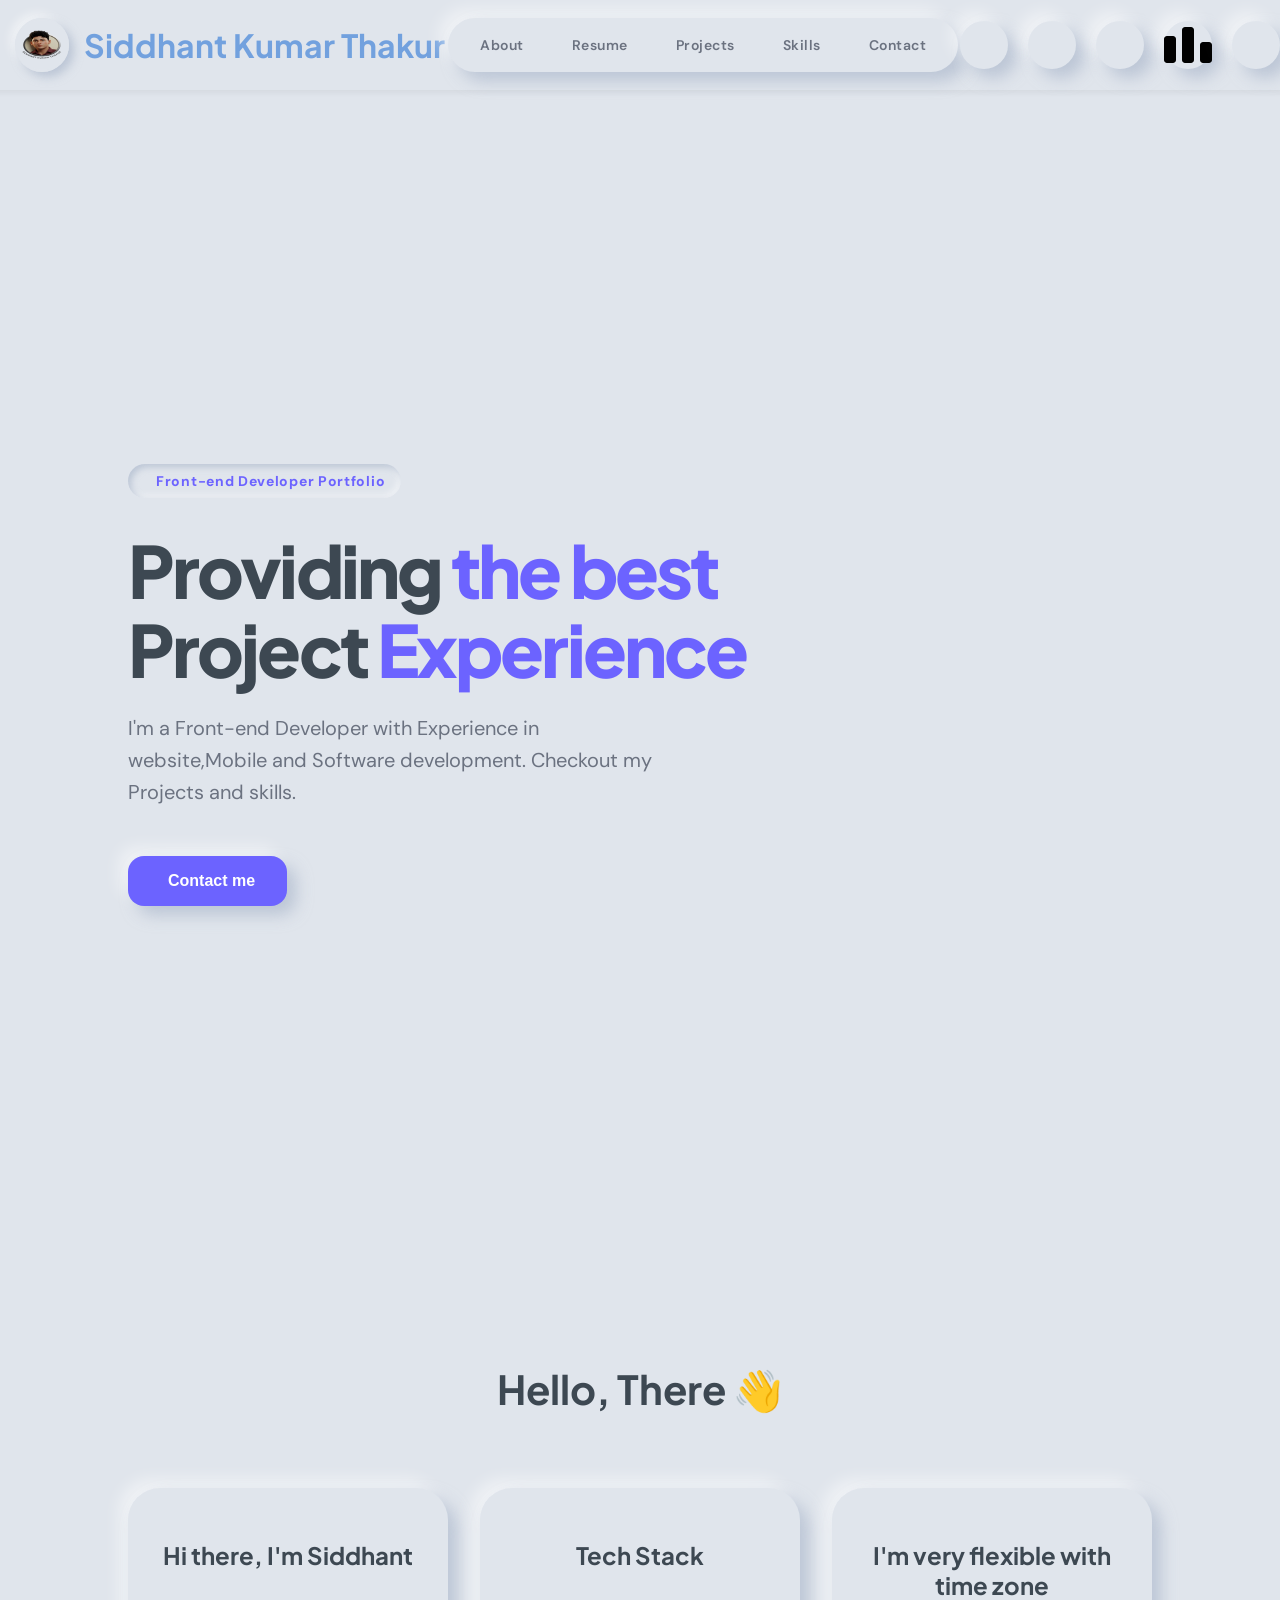
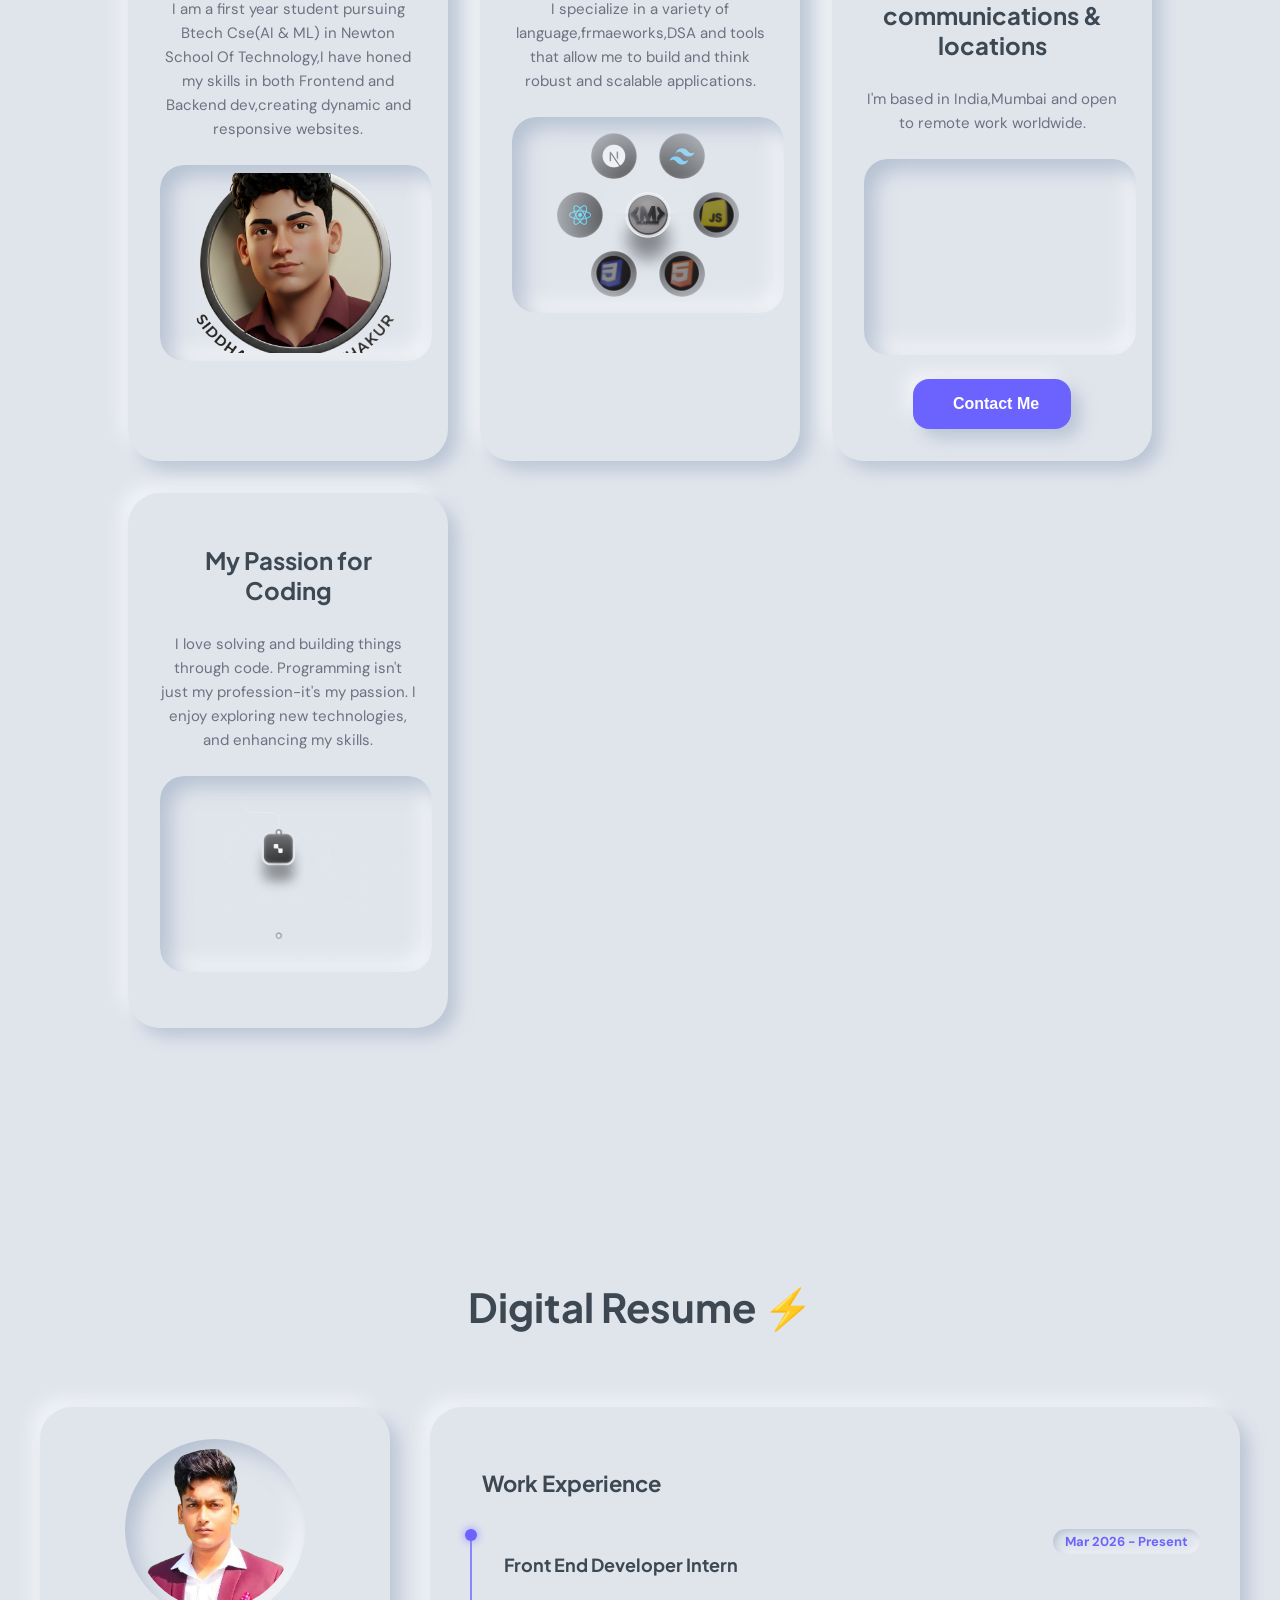
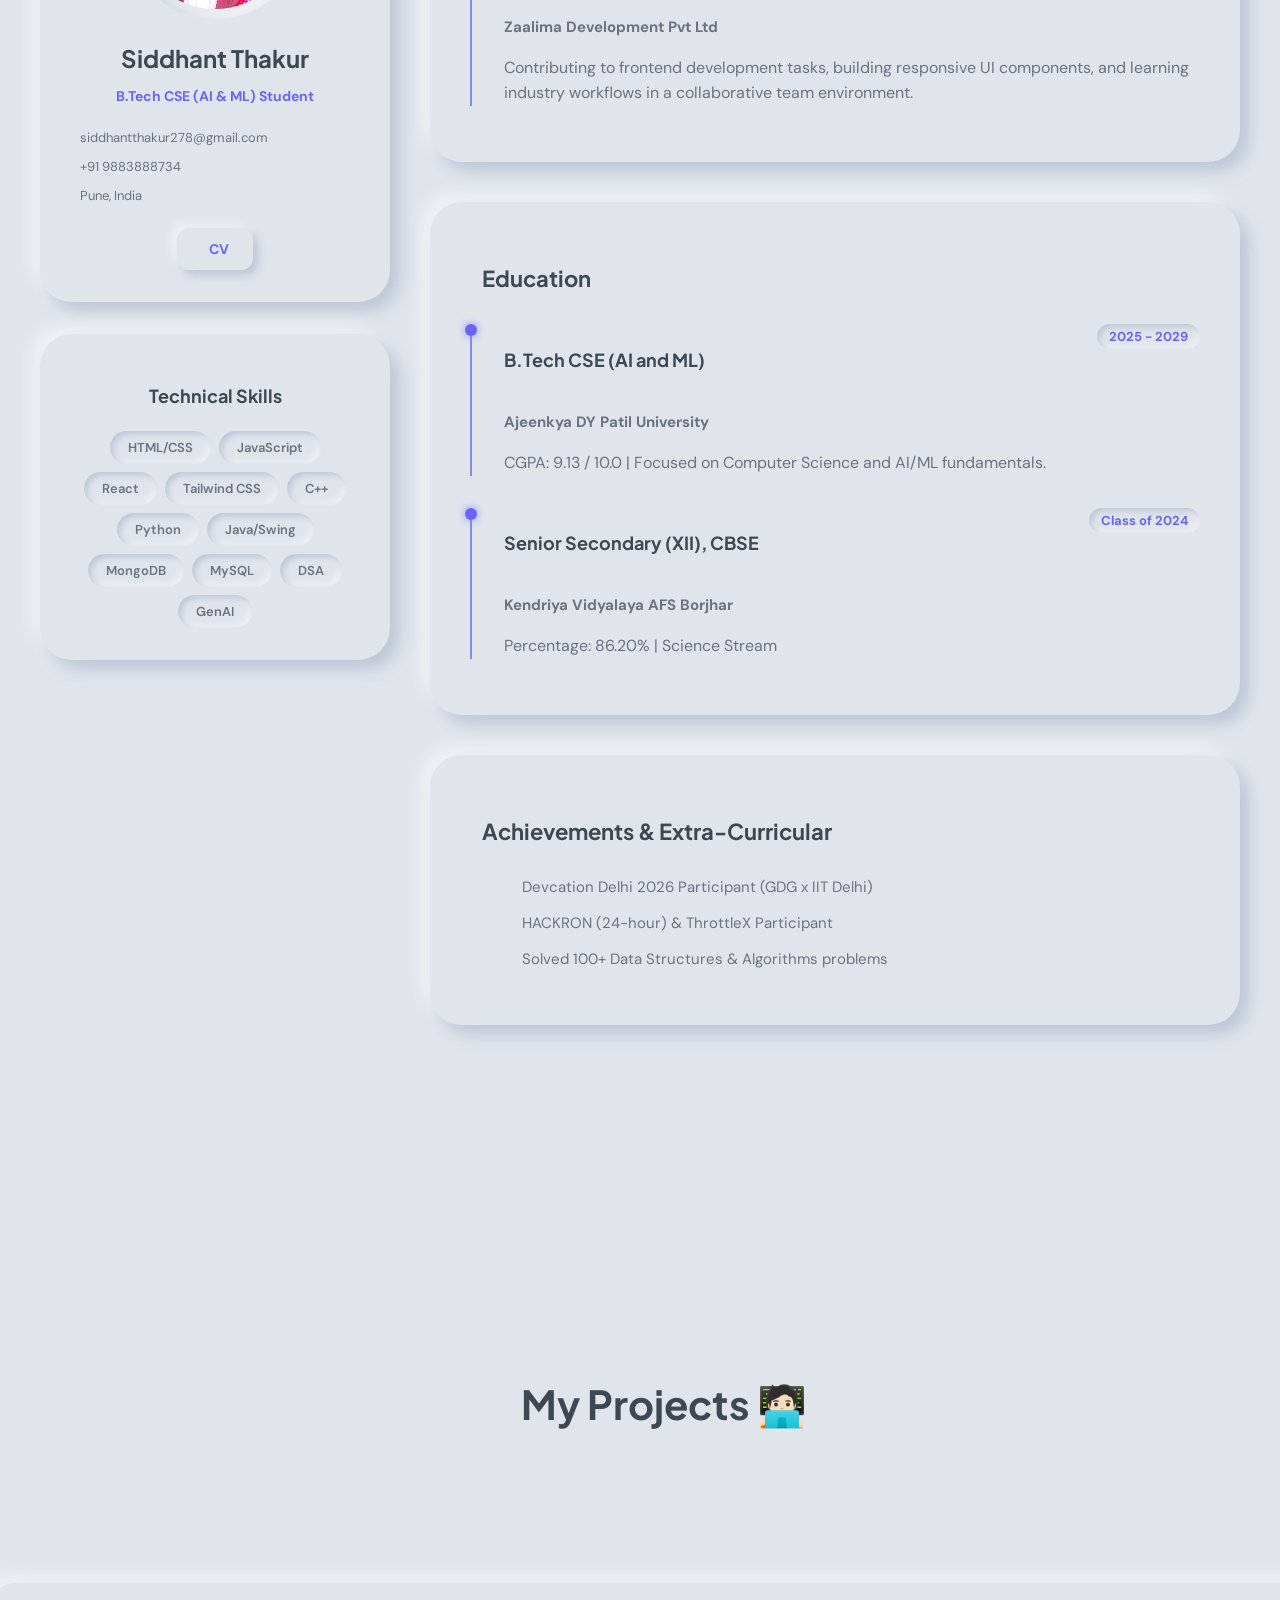
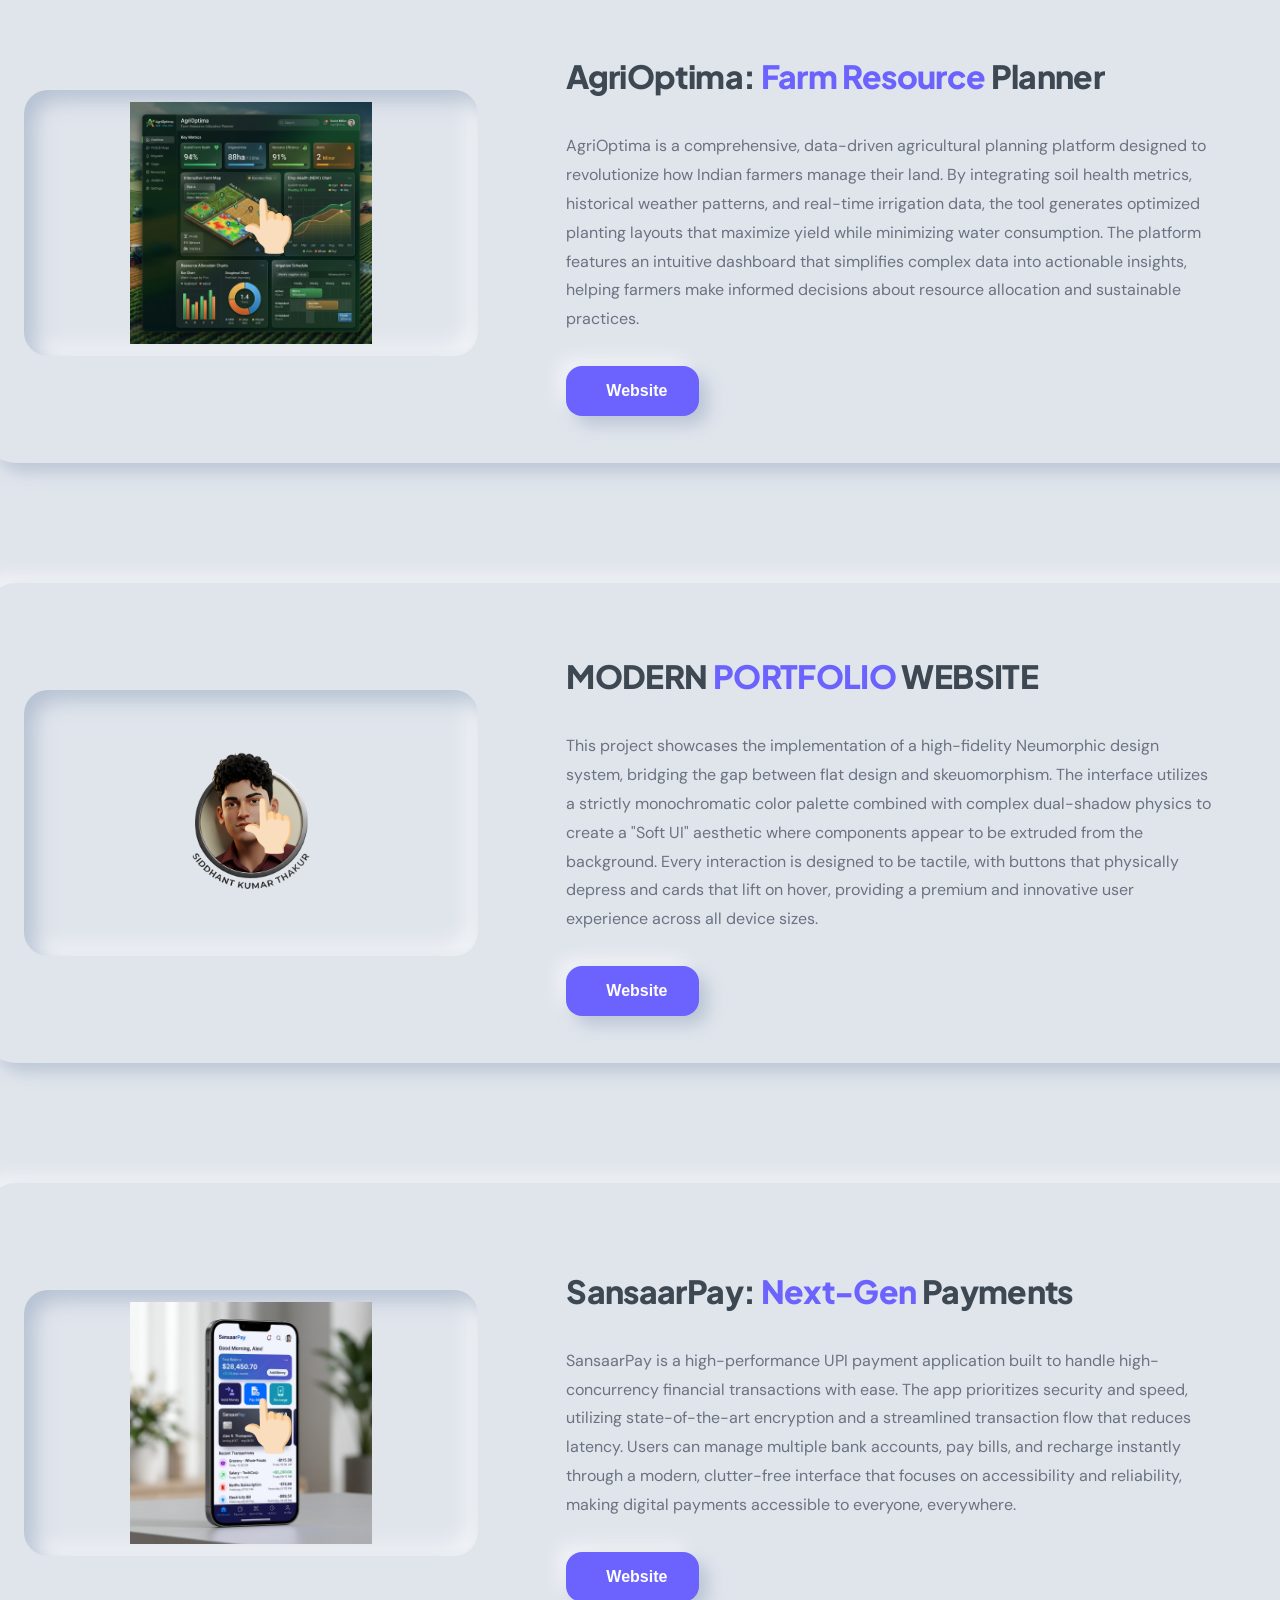
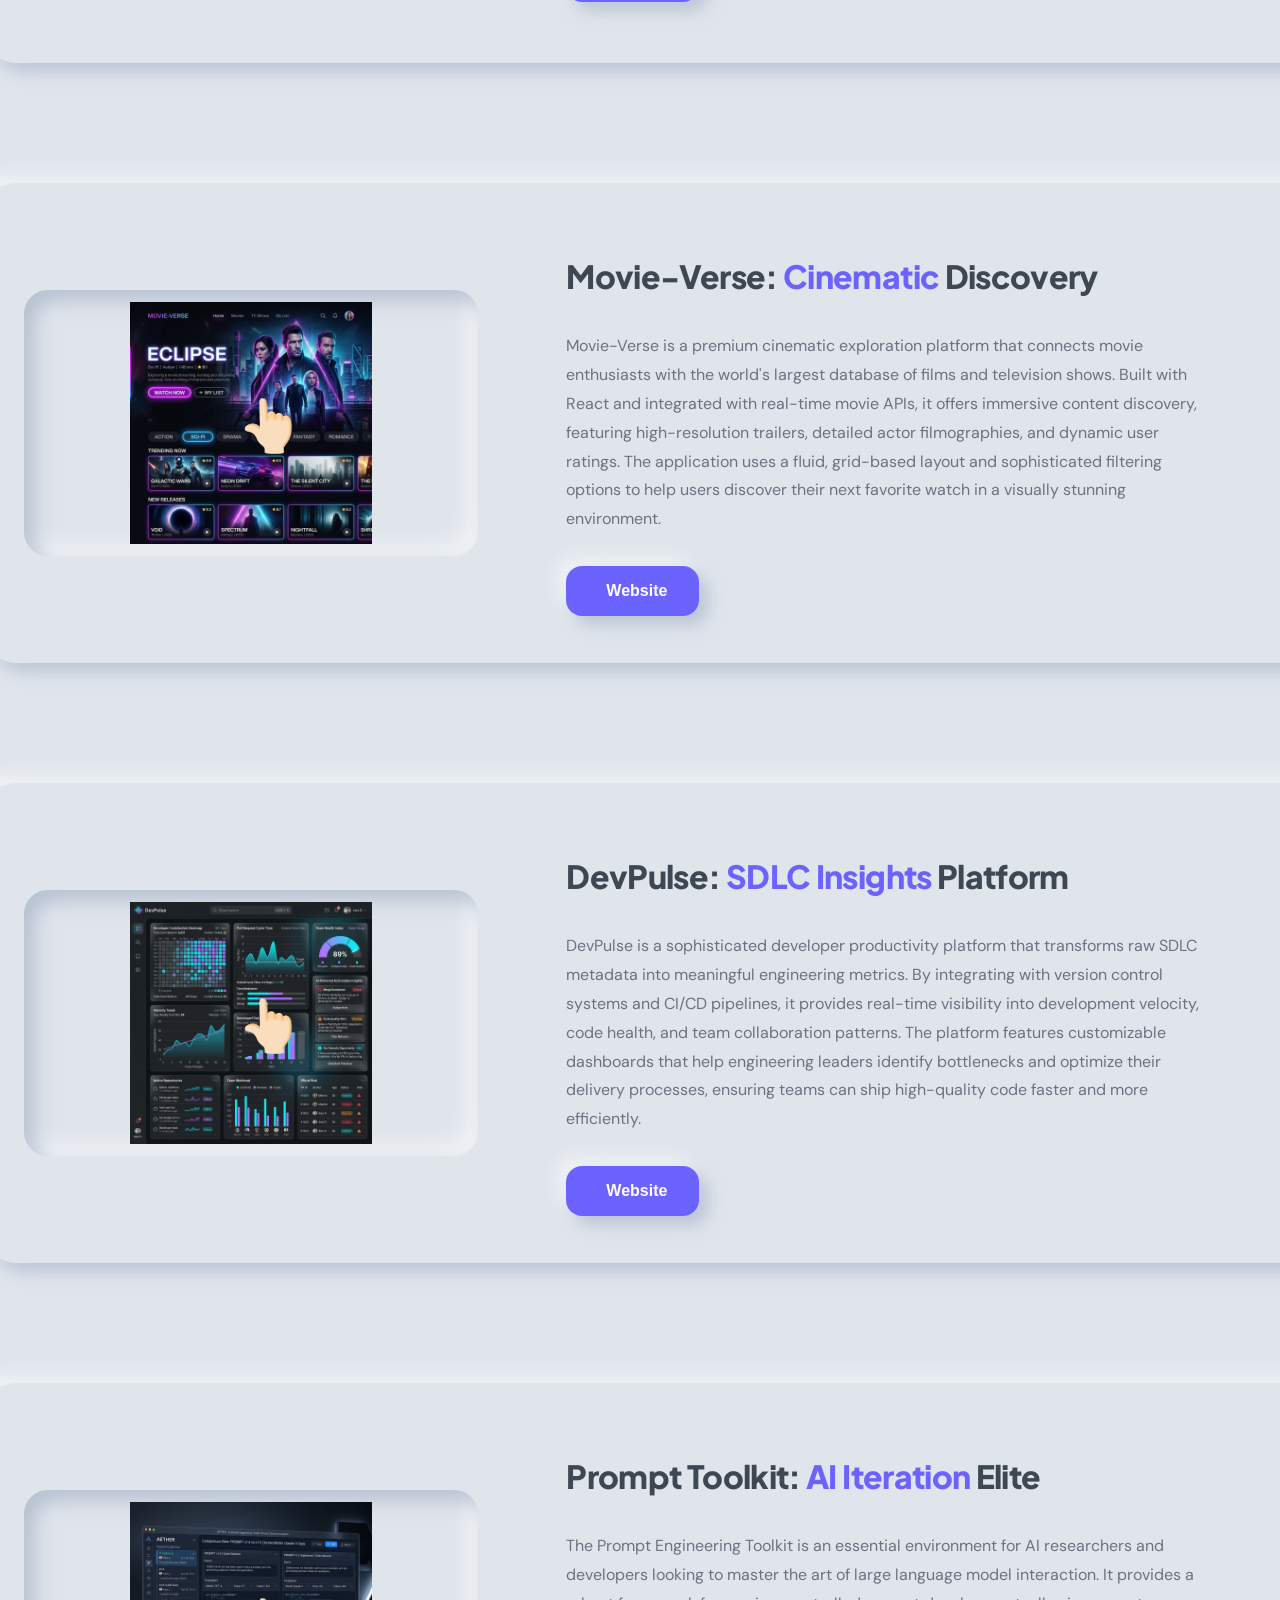
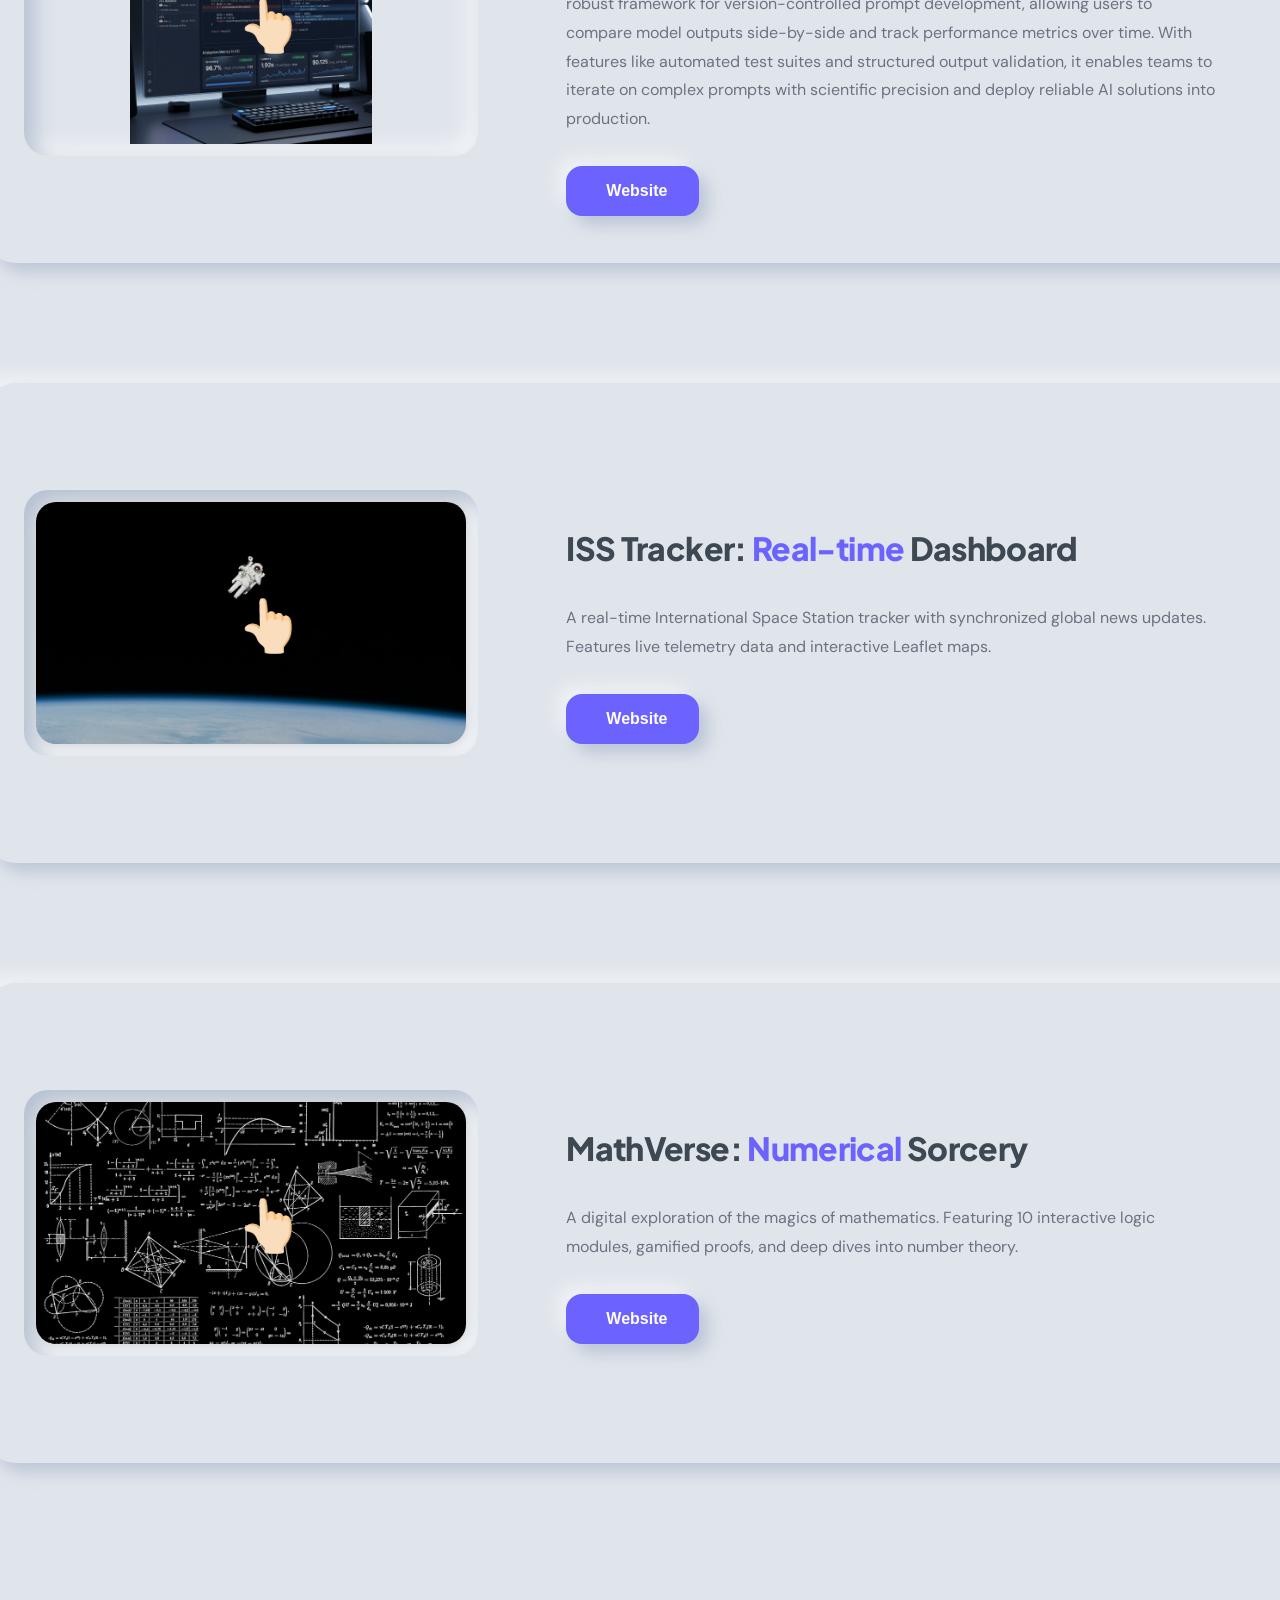
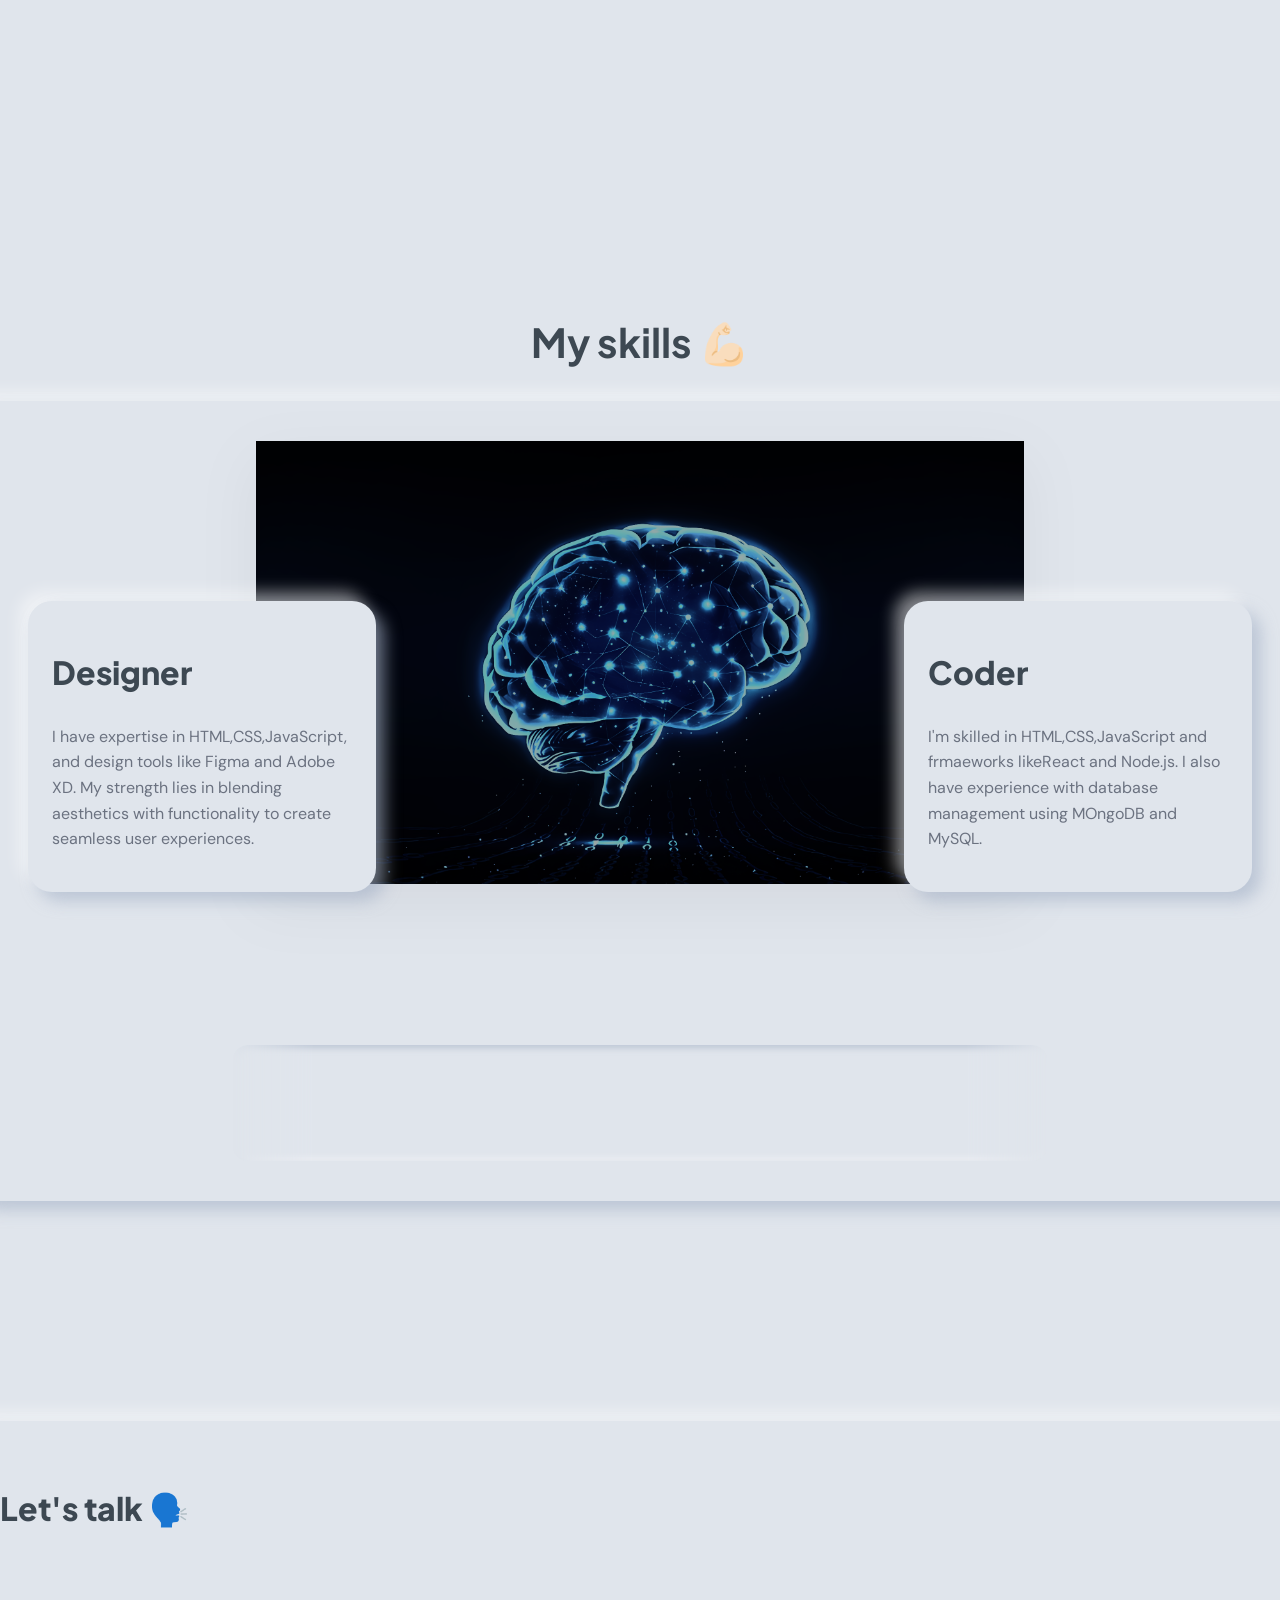
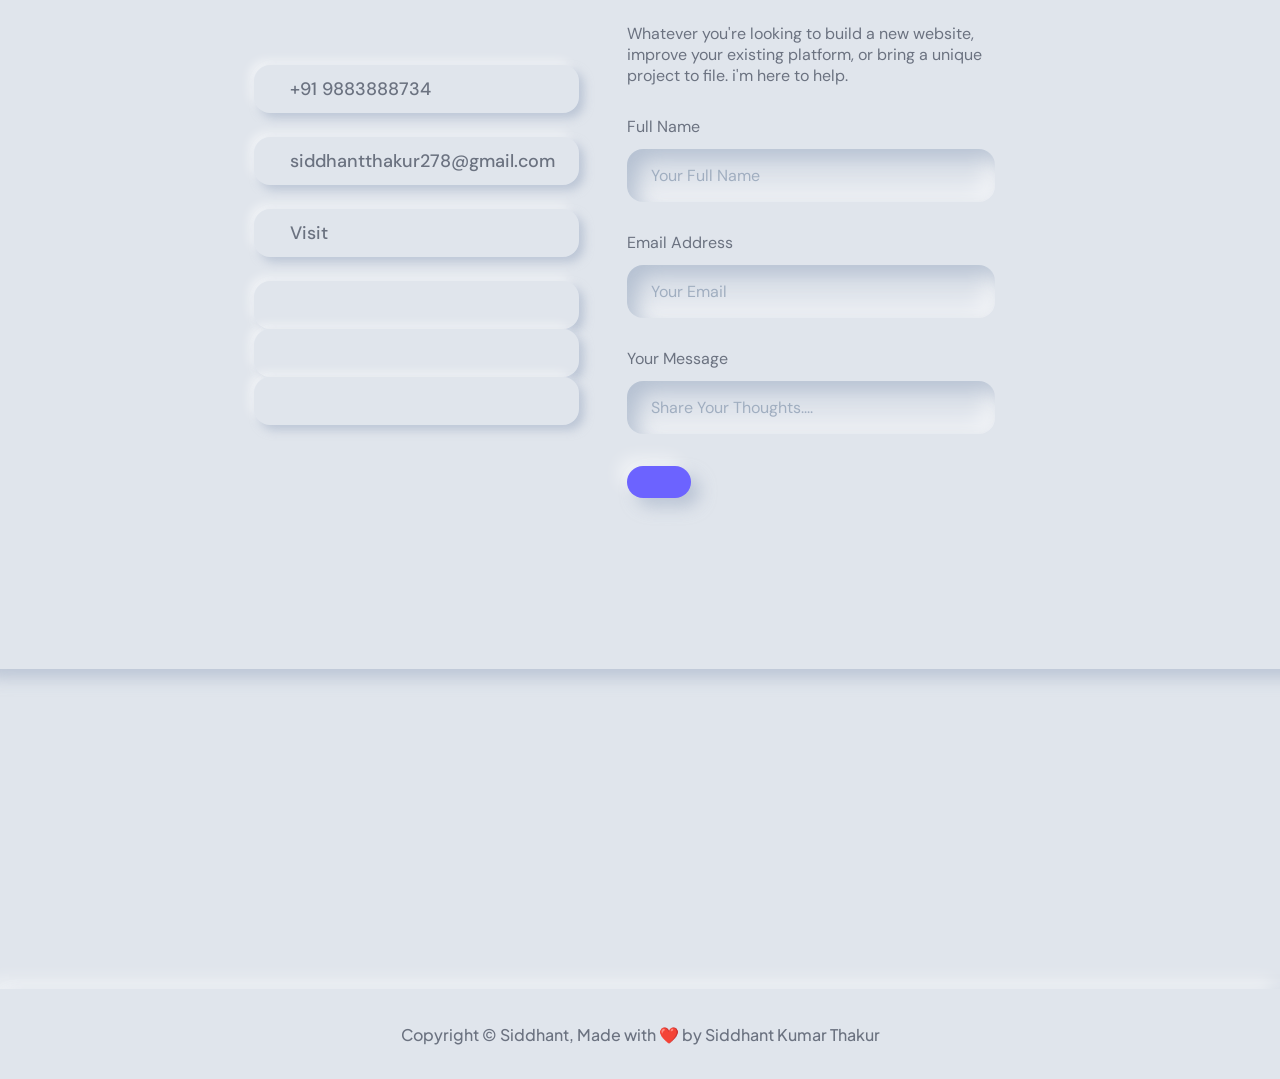
==== index.html @ 69abf6ba "Add Reveal on Scroll and Magnetic Buttons" ====
<!DOCTYPE html>
<html lang="en">
<head>
    <meta charset="UTF-8">
    <meta name="viewport" content="width=device-width, initial-scale=1.0">
    <title>SiddhantThakur</title>
    <link rel="stylesheet" href="styles.css">
    <link href='https://cdn.boxicons.com/3.0.6/fonts/brands/boxicons-brands.min.css' rel='stylesheet'> 
   <link href='https://cdn.boxicons.com/3.0.6/fonts/basic/boxicons.min.css' rel='stylesheet'>
    <link href='https://cdn.boxicons.com/3.0.6/fonts/brands/boxicons-brands.min.css' rel='stylesheet'> 
</head>
<body>
    <div class="scroll-progress"></div>
    <div class="back-to-top" id="backToTop">
        <i class='bx bx-up-arrow-alt'></i>
    </div>
    <div class="container">
        <!-- Background video removed for Neumorphism -->
        <header>
            <div class="left">
                <img src="Gemini_Generated_Image_q2atucq2atucq2at (1) (1).png" alt="siddhant_logo ">
                <h1><span style="color: #72a1de;">Siddhant Kumar Thakur</h1>
            </div>
            <ul class="reveal"> 
                <li><a href="#about" class="magnetic-btn">About</a></li>
                <li><a href="#resume" class="magnetic-btn">Resume</a></li>
                <li><a href="#project" class="magnetic-btn">Projects</a></li>
                <li><a href="#skills" class="magnetic-btn">Skills</a></li>
                <li><a href="#contact" class="magnetic-btn">Contact</a></li>
            </ul>
            <div class="box-icons reveal">
                <a href="https://www.linkedin.com/in/siddhant-kumar-thakur-548ab3311/" class="magnetic-btn"><i class='bxl  bx-linkedin'></i></a>
                <a href="https://github.com/siddhantthakur278-bit" class="magnetic-btn"><i class='bxl  bx-github'></i></a>
                <a href="https://leetcode.com/u/siddhantkthakur/" class="magnetic-btn"><i class='bxl  bx-leetcode'></i></a>
                <a href="https://codeforces.com/profile/siddhantthakur278" class="magnetic-btn"><img src="code-forces.svg" alt="code-forces"></a>
                <!-- <a href="#"><i class='bxl  bx-twitter-x'></i></a> -->
                <!-- <a href="#"><i class='bxl  bx-youtube'></i></a> -->
                <button id="theme-toggle" class="theme-btn">
                    <i class='bx bx-moon'></i>
                </button>
            </div>
            
            <div class="menu-icon"><i class='bxds  bx-menu'></i></div>
        </header>
        <div class="sidebar">
            <div class="close-icon"><i class='bxr  bx-x'></i></div>
            <ul>
                <li><a href="#">Home</a></li>
                <li><a href="#about">About</a></li>
                <li><a href="#resume">Resume</a></li>
                <li><a href="#skills">Skills</a></li>
                <li><a href="#project">Projects</a></li>
                <li><a href="#contact">Contact</a></li>
            </ul>

            <div class="social-icons">
                <a href="https://www.linkedin.com/in/siddhant-kumar-thakur-548ab3311"><i class='bxl  bx-linkedin-square'></i></a>
                <!-- <a href="#"><i class='bxl  bx-instagram'></i> </a> -->
                <!-- <a href="#"><i class='bxl  bx-github'></i></a> -->
                 <a href="https://github.com/siddhantthakur278-bit"><i class='bxl  bx-github'></i></a>
                <a href="https://leetcode.com/u/siddhantkthakur/"><i class='bxl  bx-leetcode'></i></a>
                <a href="https://codeforces.com/profile/siddhantthakur278"><img src="code-forces.svg" alt="code-forces"></a>
            </div>
        </div>
        <!-- Background video removed for Neumorphism -->
        <section class="hero">
            <div class="hero-info autoBlur reveal">
                <div class="hero-info-title">
                 <i class='bxl  bx-sketch'></i> 
                    Front-end Developer Portfolio 
                </div>
                <h1>Providing <span class="gradient">the best</span> Project <span class="gradient">Experience</span></h1>
                 <p>I'm a Front-end Developer with Experience in website,Mobile and Software development.
                    Checkout my Projects and skills.
                 </p>
                 <button class="magnetic-btn">
                    <i class='bxd  bx-send-alt'></i> 
                    Contact me
                 </button>
            </div>
            <div class="hero-vid-box">
                <video class="autoBlur" autoplay loop muted plays-inline src="hero-video.mp4" type="video/mp4"></video>
            </div>

            <div class="scroll-down">
            </div>
             
        </section>
        <section class="info-section autoBlur" id="about">
            <h1 class="section-title autoDisplay">Hello, There 👋</h1>
            <div class="info-cards">
                <div class="card reveal delay-100">
                    <h1>Hi there, I'm Siddhant</h1>
                    <p>I am a first year student pursuing Btech Cse(AI & ML) in Newton School Of Technology,I have honed my skills in both Frontend and Backend dev,creating dynamic and responsive websites. </p>
                <img src="Gemini_Generated_Image_q2atucq2atucq2at (1) (1).png" alt="Profile Image">
                </div>
                <div class="card reveal delay-200">
                    <h1>Tech Stack</h1>
                    <p>I specialize in a variety of language,frmaeworks,DSA and tools that allow me to build and think robust and scalable applications.</p>
                <img src="grid2.png" alt="">
                </div>
                <div class="card reveal delay-100">
                    <h1>I'm very flexible with time zone communications & locations</h1>
                    <p>I'm based in India,Mumbai and open to remote work worldwide. </p>
                <video autoplay loop muted plays-inline src="glob.mp4" type="video/mp4"></video>
                <button class="magnetic-btn"><i class='bx bx-send' ></i> Contact Me</button>
                </div>
                <div class="card reveal delay-200">
                    <h1>My Passion for Coding</h1>
                    <p>I love solving and building things through code.
                        Programming isn't just my profession-it's my passion.
                        I enjoy exploring new technologies, and enhancing my skills. 
                    </p>
                <img src="grid4.png" alt="">
                </div>

            </div>
        </section>

        <section class="resume-section" id="resume">
            <h1 class="section-title">Digital Resume ⚡</h1>
            
            <div class="resume-container">
                <!-- Resume Sidebar -->
                <div class="resume-sidebar reveal">
                    <div class="resume-profile-card">
                        <div class="profile-well">
                            <img src="myimg.png" alt="Siddhant Thakur">
                        </div>
                        <h2>Siddhant Thakur</h2>
                        <p>B.Tech CSE (AI & ML) Student</p>
                        <div class="resume-contact-list">
                            <span><i class='bx bxs-envelope'></i> siddhantthakur278@gmail.com</span>
                            <span><i class='bx bxs-phone'></i> +91 9883888734</span>
                            <span><i class='bx bxs-map'></i> Pune, India</span>
                        </div>
                        <a href="#" class="btn-neumorphic-sm magnetic-btn"><i class='bx bxs-download'></i> CV</a>
                    </div>

                    <div class="resume-skills-card">
                        <h3>Technical Skills</h3>
                        <div class="skills-tags">
                            <span class="skill-tag">HTML/CSS</span>
                            <span class="skill-tag">JavaScript</span>
                            <span class="skill-tag">React</span>
                            <span class="skill-tag">Tailwind CSS</span>
                            <span class="skill-tag">C++</span>
                            <span class="skill-tag">Python</span>
                            <span class="skill-tag">Java/Swing</span>
                            <span class="skill-tag">MongoDB</span>
                            <span class="skill-tag">MySQL</span>
                            <span class="skill-tag">DSA</span>
                            <span class="skill-tag">GenAI</span>
                        </div>
                    </div>
                </div>

                <!-- Resume Main Content -->
                <div class="resume-main reveal delay-200">
                    <div class="resume-block">
                        <h3 class="block-title"><i class='bx bxs-briefcase'></i> Work Experience</h3>
                        <div class="timeline-item">
                            <div class="timeline-dot"></div>
                            <div class="timeline-content">
                                <div class="timeline-header">
                                    <h4>Front End Developer Intern</h4>
                                    <span class="timeline-date">Mar 2026 - Present</span>
                                </div>
                                <p class="company">Zaalima Development Pvt Ltd</p>
                                <p>Contributing to frontend development tasks, building responsive UI components, and learning industry workflows in a collaborative team environment.</p>
                            </div>
                        </div>
                    </div>

                    <div class="resume-block">
                        <h3 class="block-title"><i class='bx bxs-graduation'></i> Education</h3>
                        <div class="timeline-item">
                            <div class="timeline-dot"></div>
                            <div class="timeline-content">
                                <div class="timeline-header">
                                    <h4>B.Tech CSE (AI and ML)</h4>
                                    <span class="timeline-date">2025 - 2029</span>
                                </div>
                                <p class="company">Ajeenkya DY Patil University</p>
                                <p>CGPA: 9.13 / 10.0 | Focused on Computer Science and AI/ML fundamentals.</p>
                            </div>
                        </div>
                        <div class="timeline-item">
                            <div class="timeline-dot"></div>
                            <div class="timeline-content">
                                <div class="timeline-header">
                                    <h4>Senior Secondary (XII), CBSE</h4>
                                    <span class="timeline-date">Class of 2024</span>
                                </div>
                                <p class="company">Kendriya Vidyalaya AFS Borjhar</p>
                                <p>Percentage: 86.20% | Science Stream</p>
                            </div>
                        </div>
                    </div>

                    <div class="resume-block">
                        <h3 class="block-title"><i class='bx bxs-award'></i> Achievements & Extra-Curricular</h3>
                        <ul class="achievement-list">
                            <li><i class='bx bxs-check-circle'></i> Devcation Delhi 2026 Participant (GDG x IIT Delhi)</li>
                            <li><i class='bx bxs-check-circle'></i> HACKRON (24-hour) & ThrottleX Participant</li>
                            <li><i class='bx bxs-check-circle'></i> Solved 100+ Data Structures & Algorithms problems</li>
                        </ul>
                    </div>
                </div>
            </div>
        </section>
        <section class="my-projects" id="project">
            <h1 class="section-title autoDisplay">My Projects 🧑🏻‍💻</h1>
            <div class="project-card reveal">
                <div class="project-vidbox autoBlur">
                    <div class="hover-sign"></div>
                    <img src="agrioptima.png" alt="AgriOptima Dashboard">
                </div>
                <div class="project-info">
                    <h1>AgriOptima: <span class="gradient">Farm Resource</span> Planner</h1>
                    <p>AgriOptima is a comprehensive, data-driven agricultural planning platform designed to revolutionize how Indian farmers manage their land. By integrating soil health metrics, historical weather patterns, and real-time irrigation data, the tool generates optimized planting layouts that maximize yield while minimizing water consumption. The platform features an intuitive dashboard that simplifies complex data into actionable insights, helping farmers make informed decisions about resource allocation and sustainable practices.</p>
                    <a href="https://farm-resource.vercel.app/" target="_blank"><button class="magnetic-btn"><i class='bxr  bx-link'></i>Website</button></a>
                </div>
            </div>

            <div class="project-card reveal">
                <div class="project-vidbox">
                    <div class="hover-sign"></div>
                    <img src="Gemini_Generated_Image_q2atucq2atucq2at (1) (1).png" alt="Modern Portfolio Website Screenshot">
                </div>
                <div class="project-info">
                    <h1>MODERN <span class="gradient">PORTFOLIO</span> WEBSITE</h1>
                    <p>This project showcases the implementation of a high-fidelity Neumorphic design system, bridging the gap between flat design and skeuomorphism. The interface utilizes a strictly monochromatic color palette combined with complex dual-shadow physics to create a "Soft UI" aesthetic where components appear to be extruded from the background. Every interaction is designed to be tactile, with buttons that physically depress and cards that lift on hover, providing a premium and innovative user experience across all device sizes.</p>
                    <a href="#"><button class="magnetic-btn"><i class='bxr  bx-link'></i>Website</button></a>
                </div>
            </div>

            <div class="project-card reveal">
                <div class="project-vidbox">
                    <div class="hover-sign"></div>
                    <img src="sansaarpay.png" alt="SansaarPay App">
                </div>  
                <div class="project-info">
                    <h1>SansaarPay: <span class="gradient">Next-Gen</span> Payments</h1>
                    <p>SansaarPay is a high-performance UPI payment application built to handle high-concurrency financial transactions with ease. The app prioritizes security and speed, utilizing state-of-the-art encryption and a streamlined transaction flow that reduces latency. Users can manage multiple bank accounts, pay bills, and recharge instantly through a modern, clutter-free interface that focuses on accessibility and reliability, making digital payments accessible to everyone, everywhere.</p>
                    <a href="https://sansaar-pay.vercel.app/" target="_blank"><button class="magnetic-btn"><i class='bxr  bx-link'></i>Website</button></a>
                </div>
            </div>

            <div class="project-card reveal">
                <div class="project-vidbox">
                    <div class="hover-sign"></div>
                    <img src="movieverse.png" alt="Movie-Verse App">
                </div>  
                <div class="project-info">
                    <h1>Movie-Verse: <span class="gradient">Cinematic</span> Discovery</h1>
                    <p>Movie-Verse is a premium cinematic exploration platform that connects movie enthusiasts with the world's largest database of films and television shows. Built with React and integrated with real-time movie APIs, it offers immersive content discovery, featuring high-resolution trailers, detailed actor filmographies, and dynamic user ratings. The application uses a fluid, grid-based layout and sophisticated filtering options to help users discover their next favorite watch in a visually stunning environment.</p>
                    <a href="https://movie-verse-mu-blue.vercel.app/" target="_blank"><button class="magnetic-btn"><i class='bxr  bx-link'></i>Website</button></a>
                </div>
            </div>

            <div class="project-card reveal">
                <div class="project-vidbox">
                    <div class="hover-sign"></div>
                    <img src="devpulse.png" alt="DevPulse Dashboard">
                </div>  
                <div class="project-info">
                    <h1>DevPulse: <span class="gradient">SDLC Insights</span> Platform</h1>
                    <p>DevPulse is a sophisticated developer productivity platform that transforms raw SDLC metadata into meaningful engineering metrics. By integrating with version control systems and CI/CD pipelines, it provides real-time visibility into development velocity, code health, and team collaboration patterns. The platform features customizable dashboards that help engineering leaders identify bottlenecks and optimize their delivery processes, ensuring teams can ship high-quality code faster and more efficiently.</p>
                    <a href="https://developer-productivity-mvp-virid.vercel.app/" target="_blank"><button class="magnetic-btn"><i class='bxr  bx-link'></i>Website</button></a>
                </div>
            </div>

            <div class="project-card reveal">
                <div class="project-vidbox">
                    <div class="hover-sign"></div>
                    <img src="prompttoolkit.png" alt="Prompt Engineering Toolkit">
                </div>  
                <div class="project-info">
                    <h1>Prompt Toolkit: <span class="gradient">AI Iteration</span> Elite</h1>
                    <p>The Prompt Engineering Toolkit is an essential environment for AI researchers and developers looking to master the art of large language model interaction. It provides a robust framework for version-controlled prompt development, allowing users to compare model outputs side-by-side and track performance metrics over time. With features like automated test suites and structured output validation, it enables teams to iterate on complex prompts with scientific precision and deploy reliable AI solutions into production.</p>
                    <a href="https://prompt-toolkit-flax.vercel.app/" target="_blank"><button class="magnetic-btn"><i class='bxr  bx-link'></i>Website</button></a>
                </div>
            </div>

            <div class="project-card reveal">
                <div class="project-vidbox autoBlur">
                    <div class="hover-sign"></div>
                    <img src="10.png" alt="ISS Tracker" style="width: 100%; border-radius: 20px; box-shadow:0 0 10px lightgray; object-fit: cover; aspect-ratio: 16/9;">
                </div>  
                <div class="project-info fadeInRight">
                    <h1>ISS Tracker: <span class="gradient">Real-time</span> Dashboard</h1>
                    <p>A real-time International Space Station tracker with synchronized global news updates. Features live telemetry data and interactive Leaflet maps.</p>
                    <a href="https://real-time-iss-news-dashboard-three.vercel.app/" target="_blank"><button class="magnetic-btn"><i class='bxr  bx-link'></i>Website</button></a>
                </div>
            </div>

            <div class="project-card reveal">
                <div class="project-vidbox autoBlur">
                    <div class="hover-sign"></div>
                    <img src="12.png" alt="MathVerse" style="width: 100%; border-radius: 20px; box-shadow:0 0 10px lightgray; object-fit: cover; aspect-ratio: 16/9;">
                </div>  
                <div class="project-info fadeInRight">
                    <h1>MathVerse: <span class="gradient">Numerical</span> Sorcery</h1>
                    <p>A digital exploration of the magics of mathematics. Featuring 10 interactive logic modules, gamified proofs, and deep dives into number theory.</p>
                    <a href="https://magics-of-maths.vercel.app/" target="_blank"><button class="magnetic-btn"><i class='bxr  bx-link'></i>Website</button></a>
                </div>
            </div>
        </section>
        <section class="skills-section" id="skills">
            <h1 class="section-title autoDisplay">
                My skills 💪🏻
            </h1>
            <div class="skills-box">
                <img class="skills-image" src="digital brain (2).png" alt="skills-img">
                <div class="designer autoDisplay">
                    <h1 class="gradient">Designer<i class='bxr  bx-desktop'></i></h1>
                    <p>I have expertise in HTML,CSS,JavaScript, and design tools like Figma and Adobe XD. My strength lies in blending aesthetics with functionality to create seamless user experiences.</p>

                </div>

                <div class="coder autoDisplay">
                    <h1 class="gradient">Coder <i class='bxr  bx-code'></i></h1>
                    <p>I'm skilled in HTML,CSS,JavaScript and frmaeworks likeReact and  Node.js. I also have experience with database management using MOngoDB and MySQL.</p>
                </div>
                <div class="slider" reverse="true" style="--width: 100px;--height: 100px;--quantity: 14">
                    <div class="list">
                        <div class="item" style="--position: 1;"><img src="1.png" alt="slider image"></div>
                        <div class="item" style="--position: 2;"><img src="2.png" alt="slider image"></div>
                        <div class="item" style="--position: 3;"><img src="3.webp" alt="slider image"></div>
                        <div class="item" style="--position: 4;"><img src="4.webp" alt="slider image"></div>
                        <div class="item" style="--position: 5;"><img src="5.png" alt="slider image"></div>
                        <div class="item" style="--position: 6;"><img src="6.png" alt="slider image"></div>
                        <div class="item" style="--position: 7;"><img src="7.png" alt="slider image"></div>
                        <div class="item" style="--position: 8;"><img src="8.png" alt="slider image"></div>
                        <div class="item" style="--position: 9;"><img src="Gemini_Generated_Image_q2atucq2atucq2at (1) (1).png"  alt="slider image"></div>
                        <div class="item" style="--position: 10;"><img src="10.png" alt="slider image"></div>
                        <div class="item" style="--position: 11;"><img src="11.png" alt="slider image"></div>
                        <div class="item" style="--position: 12;"><img src="12.png" alt="slider image"></div>
                        <div class="item" style="--position: 13;"><img src="13.png" alt="slider image"></div>
                        <div class="item" style="--position: 14;"><img src="14.png" alt="slider image"></div>
                         
                </div>
            </div>
        </section>
        <section class="contact-section reveal" id="contact">
            <h1 class="section-title autoDisplay">Let's talk 🗣️</h1>
            <div class="social-box autoBlur reveal delay-100">
                <a href="#" class="magnetic-btn"><i class='bx  bx-phone-ring'></i>+91 9883888734</a>
                <a href="#" class="magnetic-btn"><i class='bxl  bx-gmail'></i>siddhantthakur278@gmail.com</a>
                <a href="#" class="magnetic-btn"><i class='bxl  bx-linkedin'></i>Visit</a>


                <div class="social-icons">
                <a href="https://www.instagram.com/catharsis_05_07/" class="magnetic-btn"><i class='bxl  bx-instagram'></i></a>
                <!-- <a href=""><i class='bxl  bx-twitter-x'></i></a> -->
                <a href="https://github.com/siddhantthakur278-bit" class="magnetic-btn"><i class='bxl  bx-github'></i></a>
                <!-- <a href=""><i class='bxl  bx-facebook'></i> </a> -->
                <!-- <a href=""><i class='bxl  bx-youtube'></i> </a> -->
                <a href="https://www.linkedin.com/in/siddhant-kumar-thakur-548ab3311/" class="magnetic-btn"><i class='bxl  bx-linkedin-square'></i></a>
                <!-- <a href=""><i class='bxl  bx-discord-alt'></i> </a> -->
                <!-- <a href=""><i class='bxl  bx-slack'></i> </a> -->
            </div>
            </div>
            <div class="contact-box autoBlur reveal delay-200">
                <p>Whatever you're looking to build a new website, improve your existing platform, or bring a unique project to file. i'm here to help.</p>
                <p>Full Name</p>
                <input type="text" placeholder="Your Full Name">

                <p>Email Address</p>
                <input type="text" placeholder="Your Email">

                <p>Your Message</p>
                <input class="input-message" type="text" placeholder="Share Your Thoughts....">

                <button class="magnetic-btn"><i class='bx  bx-send-alt'></i></button>
            </div>
        </section>
        <footer>
            <h1>Copyright © Siddhant, Made with ❤️ by Siddhant Kumar Thakur </h1>
        </footer>
    </div>

    <script src="script.js"></script>
</body>
</html>
---- styles.css ----
@import url('https://fonts.googleapis.com/css2?family=DM+Sans:wght@400;500;700&family=Plus+Jakarta+Sans:wght@500;600;700;800&display=swap');

:root {
    /* Colors (Cool Monochromatic) */
    --bg-base: #E0E5EC;
    --text-primary: #3D4852;
    --text-muted: #6B7280;
    --accent: #6C63FF;
    --accent-light: #8B84FF;
    --accent-secondary: #38B2AC;
    
    /* Shadows (The Physics) */
    --shadow-light: rgba(255, 255, 255, 0.5);
    --shadow-dark: rgba(163, 177, 198, 0.6);
    --shadow-dark-hover: rgba(163, 177, 198, 0.7);
    --shadow-light-hover: rgba(255, 255, 255, 0.6);

    --shadow-extruded: 9px 9px 16px var(--shadow-dark), -9px -9px 16px var(--shadow-light);
    --shadow-extruded-hover: 12px 12px 20px var(--shadow-dark-hover), -12px -12px 20px var(--shadow-light-hover);
    --shadow-extruded-sm: 5px 5px 10px var(--shadow-dark), -5px -5px 10px var(--shadow-light);
    
    --shadow-inset: inset 6px 6px 10px var(--shadow-dark), inset -6px -6px 10px var(--shadow-light);
    --shadow-inset-deep: inset 10px 10px 20px var(--shadow-dark-hover), inset -10px -10px 20px var(--shadow-light-hover);
    --shadow-inset-sm: inset 3px 3px 6px var(--shadow-dark), inset -3px -3px 6px var(--shadow-light);
}

[data-theme="dark"] {
    --bg-base: #1a1c1e;
    --text-primary: #e1e2e3;
    --text-muted: #9ba1a6;
    --accent: #72a1de;
    --accent-light: #8cb4e6;
    
    --shadow-light: rgba(255, 255, 255, 0.03);
    --shadow-dark: rgba(0, 0, 0, 0.4);
    --shadow-dark-hover: rgba(0, 0, 0, 0.5);
    --shadow-light-hover: rgba(255, 255, 255, 0.05);
}

body {
    margin: 0;
    padding: 0;
    color: var(--text-primary);
    background-color: var(--bg-base);
    font-family: 'DM Sans', sans-serif;
    -webkit-font-smoothing: antialiased;
}

h1, h2, h3, h4, .font-display {
    font-family: 'Plus Jakarta Sans', sans-serif;
    color: var(--text-primary);
}

html {
    scroll-behavior: smooth;
}

.container {
    position: relative;
    width: 100%;
    min-height: 100vh;
    display: flex;
    flex-direction: column;
    align-items: center;
    gap: 120px;
}

.black-vid, #projectVideo1, .hero-vid-box {
    display: none; /* Neumorphism is strictly light/monochromatic */
}

header {
    display: flex;
    position: sticky;
    width: 100%;
    top: 0;
    right: 0;
    left: 0;
    align-items: center;
    justify-content: space-between;
    height: 90px;
    background-color: var(--bg-base);
    padding: 0 40px;
    z-index: 999;
    /* Optional: very subtle bottom shadow for the header itself */
    box-shadow: 0 4px 6px -1px rgba(0, 0, 0, 0.05);
}

.scroll-progress {
    position: fixed;
    top: 0;
    left: 0;
    width: 0%;
    height: 4px;
    background: var(--accent);
    z-index: 1001;
    transition: width 0.1s ease;
}

.back-to-top {
    position: fixed;
    bottom: 30px;
    right: 30px;
    width: 50px;
    height: 50px;
    background-color: var(--bg-base);
    color: var(--accent);
    border-radius: 50%;
    display: flex;
    align-items: center;
    justify-content: center;
    font-size: 24px;
    cursor: pointer;
    box-shadow: var(--shadow-extruded);
    opacity: 0;
    visibility: hidden;
    transition: all 0.3s ease;
    z-index: 1000;
}

.back-to-top.show {
    opacity: 1;
    visibility: visible;
}

.back-to-top:hover {
    transform: translateY(-5px);
    box-shadow: var(--shadow-extruded-hover);
}

.left {
    display: flex;
    align-items: center;
}

.left img {
    height: 50px;
    width: 50px;
    margin: 0 15px;
    border-radius: 50%;
    box-shadow: var(--shadow-extruded-sm);
    border: 2px solid var(--bg-base);
}

header ul {
    display: flex;
    justify-content: center;
    gap: 8px;
    padding: 8px 12px;
    border-radius: 9999px;
    background-color: var(--bg-base);
    box-shadow: var(--shadow-extruded);
}

header ul li {
    list-style: none;
}

header ul a {
    text-decoration: none;
    color: var(--text-muted);
    font-weight: 600;
    font-size: 14px;
    letter-spacing: 0.5px;
    padding: 10px 20px;
    border-radius: 9999px;
    transition: all 300ms ease-out;
}

header ul a:hover {
    color: var(--accent);
    transform: translateY(-1px);
}

/* Active or pressed state uses Inset */
header ul a:active, header ul a.active {
    color: var(--accent);
    box-shadow: var(--shadow-inset-sm);
    transform: translateY(1px);
}

.box-icons {
    display: flex;
    gap: 20px;
}

.box-icons a {
    display: flex;
    align-items: center;
    justify-content: center;
    font-size: 20px;
    width: 48px;
    height: 48px;
    text-decoration: none;
    color: var(--text-muted);
    background-color: var(--bg-base);
    border-radius: 50%;
    box-shadow: var(--shadow-extruded);
    transition: all 300ms ease-out;
}

.box-icons a:hover {
    color: var(--accent);
    box-shadow: var(--shadow-extruded-hover);
    transform: translateY(-2px);
}

.box-icons a:active {
    box-shadow: var(--shadow-inset);
    transform: translateY(1px);
}

.theme-btn {
    display: flex;
    align-items: center;
    justify-content: center;
    font-size: 20px;
    width: 48px;
    height: 48px;
    border: none;
    cursor: pointer;
    color: var(--text-muted);
    background-color: var(--bg-base);
    border-radius: 50%;
    box-shadow: var(--shadow-extruded);
    transition: all 300ms ease-out;
}

.theme-btn:hover {
    color: var(--accent);
    box-shadow: var(--shadow-extruded-hover);
    transform: translateY(-2px);
}

.theme-btn:active {
    box-shadow: var(--shadow-inset);
    transform: translateY(1px);
}

.blackhole-box{
    display: none; /* Removed for light mode Neumorphism */
}

.hero{
    position: relative;
    display: flex;
    width: 100%;
    height: 100vh;
    align-items: center;
    justify-content: space-between;
}

.hero-info {
    position: absolute;
    left: 10%;
    z-index: 10;
    margin-top: 50px;
}

.hero-info .hero-info-title {
    color: var(--accent);
    padding: 8px 16px;
    width: max-content;
    background-color: var(--bg-base);
    box-shadow: var(--shadow-inset-sm);
    border-radius: 9999px;
    font-family: 'DM Sans', sans-serif;
    font-size: 14px;
    font-weight: 700;
    letter-spacing: 0.05em;
    display: flex;
    align-items: center;
    gap: 12px;
}

.hero-info h1 {
    font-size: 72px; /* 7xl equivalent */
    max-width: 700px;
    font-weight: 800;
    line-height: 1.1;
    letter-spacing: -0.04em;
    margin-top: 32px;
    margin-bottom: 24px;
    color: var(--text-primary);
}

.hero-info p {
    max-width: 550px;
    line-height: 1.6;
    margin-bottom: 48px;
    font-size: 20px;
    color: var(--text-muted);
}

.gradient {
    color: var(--accent);
    /* No gradient text in strict Neumorphism, use the accent color */
}

/* Button Refactor (Global for Neumorphism) */
.hero-info button, .card button, .project-info button {
    color: white;
    background-color: var(--accent);
    padding: 16px 32px;
    border-radius: 16px; /* 2xl radius */
    border: none;
    box-shadow: var(--shadow-extruded);
    cursor: pointer;
    transition: all 300ms ease-out;
    font-weight: 700;
    font-size: 16px;
    display: inline-flex;
    align-items: center;
    gap: 8px;
}

.hero-info button:hover, .card button:hover, .project-info button:hover {
    transform: translateY(-2px);
    box-shadow: var(--shadow-extruded-hover);
    background-color: var(--accent-light);
}

.hero-info button:active, .card button:active, .project-info button:active {
    transform: translateY(1px);
    box-shadow: var(--shadow-inset-sm);
}

.scroll-down {
    display: none; /* Removed for Neumorphism cleaner look */
}
@keyframes scrollDownAnimation {
    0% {
        top: 20%;
        opacity: 0;
    }
    30%, 60% {
        opacity: 1;
    }
    100% {
        top: 90%;
        opacity: 0;
    }
}

/* Digital Resume Section */
.resume-section {
    display: flex;
    flex-direction: column;
    align-items: center;
    width: 100%;
    max-width: 1200px;
    margin: 100px auto;
    padding: 0 24px;
}

.resume-container {
    display: grid;
    grid-template-columns: 350px 1fr;
    gap: 40px;
    width: 100%;
    margin-top: 40px;
}

.resume-sidebar {
    display: flex;
    flex-direction: column;
    gap: 32px;
}

.resume-profile-card, .resume-skills-card {
    background-color: var(--bg-base);
    border-radius: 32px;
    padding: 32px;
    box-shadow: var(--shadow-extruded);
    text-align: center;
}

.profile-well {
    width: 160px;
    height: 160px;
    margin: 0 auto 24px auto;
    padding: 10px;
    background-color: var(--bg-base);
    border-radius: 50%;
    box-shadow: var(--shadow-inset-deep);
}

.profile-well img {
    width: 100%;
    height: 100%;
    object-fit: cover;
    border-radius: 50%;
}

.resume-profile-card h2 {
    font-size: 24px;
    color: var(--text-primary);
    margin-bottom: 8px;
}

.resume-profile-card p {
    color: var(--accent);
    font-weight: 700;
    font-size: 14px;
    margin-bottom: 24px;
}

.resume-contact-list {
    display: flex;
    flex-direction: column;
    gap: 12px;
    text-align: left;
    margin-bottom: 24px;
}

.resume-contact-list span {
    font-size: 13px;
    color: var(--text-muted);
    display: flex;
    align-items: center;
    gap: 8px;
}

.resume-contact-list i {
    color: var(--accent);
}

.btn-neumorphic-sm {
    display: inline-flex;
    align-items: center;
    gap: 8px;
    padding: 12px 24px;
    background-color: var(--bg-base);
    color: var(--accent);
    text-decoration: none;
    font-weight: 700;
    font-size: 14px;
    border-radius: 12px;
    box-shadow: var(--shadow-extruded-sm);
}

.resume-skills-card h3 {
    font-size: 18px;
    margin-bottom: 24px;
    color: var(--text-primary);
}

.skills-tags {
    display: flex;
    flex-wrap: wrap;
    gap: 8px;
    justify-content: center;
}

.skill-tag {
    padding: 8px 18px;
    background-color: var(--bg-base);
    border-radius: 9999px;
    font-size: 13px;
    font-weight: 600;
    color: var(--text-muted);
    box-shadow: var(--shadow-inset-sm);
    transition: all 300ms ease-out;
    cursor: default;
}

.skill-tag:hover {
    color: var(--accent);
    box-shadow: var(--shadow-extruded-sm);
    transform: translateY(-2px);
}

/* Main Content */
.resume-main {
    display: flex;
    flex-direction: column;
    gap: 40px;
}

.resume-block {
    background-color: var(--bg-base);
    padding: 40px;
    border-radius: 32px;
    box-shadow: var(--shadow-extruded);
}

.block-title {
    font-size: 22px;
    color: var(--text-primary);
    margin-bottom: 32px;
    display: flex;
    align-items: center;
    gap: 12px;
}

.block-title i {
    color: var(--accent);
}

.timeline-item {
    position: relative;
    padding-left: 32px;
    border-left: 2px solid var(--accent-light);
    margin-bottom: 32px;
}

.timeline-item:last-child {
    margin-bottom: 0;
}

.timeline-dot {
    position: absolute;
    left: -7px;
    top: 0;
    width: 12px;
    height: 12px;
    background-color: var(--accent);
    border-radius: 50%;
    box-shadow: 0 0 10px var(--accent-light);
}

.timeline-header {
    display: flex;
    justify-content: space-between;
    align-items: flex-start;
    margin-bottom: 8px;
}

.timeline-header h4 {
    font-size: 18px;
    color: var(--text-primary);
}

.timeline-date {
    font-size: 13px;
    font-weight: 700;
    color: var(--accent);
    padding: 4px 12px;
    background-color: var(--bg-base);
    box-shadow: var(--shadow-inset-sm);
    border-radius: 9999px;
}

.company {
    font-weight: 700;
    color: var(--text-primary);
    margin-bottom: 12px;
    font-size: 15px;
}

.resume-block p {
    color: var(--text-muted);
    line-height: 1.6;
}

.achievement-list {
    list-style: none;
    display: flex;
    flex-direction: column;
    gap: 16px;
}

.achievement-list li {
    display: flex;
    align-items: center;
    gap: 12px;
    color: var(--text-muted);
    font-size: 15px;
}

.achievement-list i {
    color: var(--accent);
    font-size: 18px;
}

@media (max-width: 992px) {
    .resume-container {
        grid-template-columns: 1fr;
    }
}

.info-section{
    display: flex;
    flex-direction: column;
    align-items: center;
    width: 80%;
    margin-top: 100px;
}
.section-title{
    font-size: 40px;
    font-weight: 700;

}
.info-cards {
    display: grid;
    grid-template-columns: repeat(auto-fit, minmax(320px, 1fr));
    gap: 32px;
    width: 100%;
    margin-top: 40px;
}

.card {
    min-height: 420px;
    background-color: var(--bg-base);
    border-radius: 32px;
    padding: 32px;
    position: relative;
    box-shadow: var(--shadow-extruded);
    transition: all 300ms ease-out;
    display: flex;
    flex-direction: column;
    align-items: center;
    text-align: center;
}

.card:hover {
    transform: translateY(-2px);
    box-shadow: var(--shadow-extruded-hover);
}

.card img, 
.card video {
    width: 100%;
    height: 180px;
    object-fit: cover;
    margin: 0 auto 24px auto;
    padding: 8px;
    background-color: var(--bg-base);
    border-radius: 24px;
    box-shadow: var(--shadow-inset-deep);
    display: block !important;
}

.card h1 {
    font-size: 24px;
    font-weight: 700;
    color: var(--text-primary);
    margin-bottom: 12px;
}

.card p {
    font-size: 15px;
    color: var(--text-muted);
    line-height: 1.6;
    margin-bottom: 24px;
}

/* Bento grid removed for clean uniform layout */



/* Projects Section Refactor */
.my-projects {
    display: flex;
    flex-direction: column;
    gap: 120px;
    align-items: center;
    position: relative;
    width: 100%;
    max-width: 1280px; /* Tailwind 7xl */
    margin: 100px auto 200px auto;
    padding: 0 24px;
}

.project-card {
    display: flex;
    width: 100%;
    min-height: 400px;
    height: auto;
    align-items: center;
    gap: 48px;
    justify-content: center;
    background-color: var(--bg-base);
    padding: 40px;
    border-radius: 32px;
    box-shadow: var(--shadow-extruded);
    transition: all 300ms ease-out;
}

.project-card:hover {
    transform: translateY(-2px);
    box-shadow: var(--shadow-extruded-hover);
}

.project-vidbox {
    display: flex;
    align-items: center;
    justify-content: center;
    width: 35%; /* Reduced from 50% to make image smaller */
    position: relative;
    cursor: pointer;
    transition: 0.5s;
    background-color: var(--bg-base);
    border-radius: 24px;
    padding: 12px;
    box-shadow: var(--shadow-inset-deep);
}

.project-vidbox video,
.project-vidbox img {
    object-fit: contain; /* Changed to contain to prevent stretching */
    width: 100%;
    height: auto;
    aspect-ratio: 16/9;
    border-radius: 12px;
    transition: all 300ms ease-out;
}

.project-info {
    display: flex;
    flex-direction: column;
    align-items: start;
    justify-content: center;
    width: 60%; /* Increased from 50% to give more room for long descriptions */
    padding-left: 40px;
}

.project-info h1 {
    font-size: 32px;
    font-weight: 800;
    margin-bottom: 20px;
    color: var(--text-primary);
    letter-spacing: -0.02em;
}

.project-info p {
    width: 100%;
    max-width: 650px; /* Increased max-width for longer descriptions */
    margin-bottom: 32px;
    color: var(--text-muted);
    font-size: 16px;
    line-height: 1.8; /* Slightly more breathing room for long text */
}
/* Removed duplicated .project-info button and p styles, as they are now handled globally */
.hover-sign{
    position: absolute;
    display: flex;
    align-items: center;
    justify-content: center;
    width: 30%;
    height: 100px;
}

.hover-sign::before,.hover-sign::after{
    content:"👆🏻";
    text-align: center;
    position:absolute ;
    font-size: 50px;
    top: 20%;
    left: 40%;
    border-radius: 50%;
    animation: hoverAnimation 3s ease-in-out infinite;

}
@keyframes hoverAnimation{
    0%{
        box-shadow: 0 0 5px lightgray;
        transform: translate(100%,50%) rotate(30deg);
    }
    100%{
        box-shadow: 0 0 15px lightgray;
        transform: translateX(80%,50%) rotate(0deg);
    }
}
.hover-sign.active{
    display: none;
}

.skills-section{
    display: flex;
    flex-direction: column;
    align-items: center;
    position: relative;
    width: 100%;
    margin-top: 100px;
}

.skills-box{
    width: 100%;
    max-width: 1280px;
    min-height: 80vh;
    position: relative;
    display: flex;
    align-items: start;
    justify-content: center;
    background-color: var(--bg-base);
    border-radius: 32px;
    box-shadow: var(--shadow-extruded);
    padding: 40px;
    margin-bottom: 100px;
}

.skills-box img{
    width: 60%;
    /* No blend mode in Neumorphism */
    filter: drop-shadow(0 20px 30px rgba(0,0,0,0.05));
}

.designer, .coder {
    position: absolute;
    display: flex;
    flex-direction: column;
    align-items: start;
    top: 25%;
    max-width: 300px;
    background-color: var(--bg-base);
    padding: 24px;
    border-radius: 24px;
    box-shadow: var(--shadow-extruded);
}

.designer {
    left: 5%;
}

.coder {
    right: 5%;
}

.skills-box h1 {
    font-size: 32px;
    font-weight: 800;
    color: var(--text-primary);
    margin-bottom: 16px;
    display: flex;
    align-items: center;
}

.skills-box p {
    line-height: 1.6;
    color: var(--text-muted);
    font-size: 16px;
}

.slider {
    position: absolute;
    bottom: 5%;
    right: 20%;
    width: 60%;
    height: var(--height);
    overflow: hidden;
    mask-image: linear-gradient(
        to right,
        transparent,
        black 10% 90%,
        transparent
    );
    -webkit-mask-image: linear-gradient(
        to right,
        transparent,
        black 10% 90%,
        transparent
    );
    /* Removed difference blend mode for light theme */
    background-color: var(--bg-base);
    box-shadow: var(--shadow-inset-sm);
    border-radius: 16px;
    padding: 8px 0;
}
.slider .list{
    display: flex;
    width: 100%;
    min-width: calc(var(--width)*var(--quantity));
    position: relative;
}

.slider .list .item{
    width: var(--width);
    height: var(--height);
    position: relative;
    left: 100%;
    animation: autoRun 10s linear infinite ;
    transition: filter 0.5s;
    animation-delay:calc(10s/var(--quantity)*(var(--position)-1)-10s) !important ;
}

.slider .list .item img{
    width: 100%;
}

@keyframes autoRun{
    from{
        left: 100%;
    }to{
        left: calc(var(--width)*-1);
    }
}

.slider:hover .item{
    animation-play-state: paused !important;
    filter: grayscale(1);
}

.slider .item:hover{
    filter: grayscale(0);
}

.contact-section {
    width: 100%;
    max-width: 1280px;
    height: auto;
    min-height: 80vh;
    display: flex;
    justify-content: center;
    gap: 48px;
    align-items: center;
    position: relative;
    background-color: var(--bg-base);
    border-radius: 32px;
    box-shadow: var(--shadow-extruded);
    padding: 64px 40px;
    margin-bottom: 120px;
}

.contact-section h1 {
    position: absolute;
    top: 40px;
    left: 40px;
    font-size: 32px;
    font-weight: 800;
    color: var(--text-primary);
}

.social-box {
    display: flex;
    flex-direction: column;
    gap: 24px;
}

.social-box a {
    color: var(--text-muted);
    text-decoration: none;
    font-size: 18px;
    font-weight: 500;
    text-wrap: nowrap;
    display: flex;
    align-items: center;
    padding: 12px 24px;
    background-color: var(--bg-base);
    border-radius: 16px;
    box-shadow: var(--shadow-extruded-sm);
    transition: all 300ms ease-out;
}

.social-box a:hover {
    color: var(--accent);
    transform: translateY(-2px);
    box-shadow: var(--shadow-extruded-hover);
}

.social-box i {
    color: var(--accent);
    font-size: 24px;
    margin-right: 12px;
}

.social-icons a i {
    color: var(--text-muted);
    margin-top: 24px;
}

.contact-box p {
    max-width: 400px;
    margin-top: 30px;
    margin-bottom: 12px;
    color: var(--text-muted);
    font-size: 16px;
}

.contact-box input {
    padding: 16px 24px;
    background-color: var(--bg-base);
    width: 80%;
    border: none;
    outline: none;
    border-radius: 16px;
    box-shadow: var(--shadow-inset-deep);
    color: var(--text-primary);
    font-family: 'DM Sans', sans-serif;
    font-size: 16px;
    transition: all 300ms ease-out;
}

.contact-box input:focus {
    box-shadow: var(--shadow-inset-deep), 0 0 0 2px var(--bg-base), 0 0 0 4px var(--accent);
}

.contact-box input::placeholder {
    color: #A0AEC0;
}

/* Button style is handled globally now via .hero-info button, .card button, etc. 
   Adding .contact-box button here to catch it */
.contact-box button {
    margin-top: 32px;
    color: white;
    background-color: var(--accent);
    padding: 16px 32px;
    border-radius: 16px;
    border: none;
    box-shadow: var(--shadow-extruded);
    cursor: pointer;
    transition: all 300ms ease-out;
    font-weight: 700;
    font-size: 16px;
}

.contact-box button:hover {
    transform: translateY(-2px);
    box-shadow: var(--shadow-extruded-hover);
    background-color: var(--accent-light);
}

.contact-box button:active {
    transform: translateY(1px);
    box-shadow: var(--shadow-inset-sm);
}

footer {
    display: flex;
    justify-content: center;
    align-items: center;
    position: relative;
    width: 100%;
    height: 90px;
    background-color: var(--bg-base);
    box-shadow: var(--shadow-extruded);
    z-index: 999;
    margin-top: 80px;
}

footer h1 {
    font-size: 16px;
    font-weight: 500;
    color: var(--text-muted);
}

.autoBlur {
    /* Disabled for Neumorphism */
}

.menu-icon {
    font-size: 36px;
    cursor: pointer;
    display: none;
    color: var(--text-primary);
}

.sidebar {
    position: fixed;
    right: 0;
    top: 0;
    bottom: 0;
    width: 0%;
    background-color: var(--bg-base);
    z-index: 999;
    box-shadow: var(--shadow-extruded);
    border-top-left-radius: 32px;
    border-bottom-left-radius: 32px;
    opacity: 0;
    overflow: hidden;
}

.close-icon {
    font-size: 40px;
    color: var(--text-primary);
    padding: 24px;
    cursor: pointer;
}

.sidebar ul {
    padding: 24px;
    display: flex;
    flex-direction: column;
    gap: 24px;
}

.sidebar ul li {
    list-style: none;
}

.sidebar ul li a {
    text-decoration: none;
    color: var(--text-primary);
    font-size: 24px;
    font-weight: 700;
}

.sidebar .social-icons {
    padding: 24px;
    margin-top: auto;
    display: flex;
    gap: 16px;
}

.sidebar .social-icons a {
    font-size: 24px;
    color: var(--text-muted);
    cursor: pointer;
    width: 48px;
    height: 48px;
    display: flex;
    align-items: center;
    justify-content: center;
    background-color: var(--bg-base);
    border-radius: 50%;
    box-shadow: var(--shadow-extruded-sm);
}

.sidebar .social-icons a:active {
    box-shadow: var(--shadow-inset-sm);
}




@keyframes autoBlurAnimation {
    /* Disabled for Neumorphism */
}

.autoDisplay {
    /* Disabled for Neumorphism */
}

@keyframes autoDisplayAnimation {
    /* Disabled for Neumorphism */
}

.fadeInRight {
    /* Disabled for Neumorphism */
}

/* Reveal on Scroll */
.reveal {
    opacity: 0;
    transform: translateY(30px) scale(0.98);
    transition: all 0.8s cubic-bezier(0.2, 0.8, 0.2, 1);
    will-change: transform, opacity;
}

.reveal.active-reveal {
    opacity: 1;
    transform: translateY(0) scale(1);
}

/* Delay Utilites */
.delay-100 { transition-delay: 100ms; }
.delay-200 { transition-delay: 200ms; }
.delay-300 { transition-delay: 300ms; }

/* Magnetic Button Physics */
.magnetic-btn {
    display: inline-flex;
    transition: transform 0.3s cubic-bezier(0.23, 1, 0.32, 1);
}



@media (max-aspect-ratio:16/9){
    .black-vid{
        width: auto;
        height: 100%;
    }
}

@media (min-aspect-ratio:16/9){
    .black-vid{
        width: 100%;
        height: auto;
    }
}


@media screen and (max-width:1000px){
    .blackhole-box video{
        margin-top:-20px;
    }
    .hero-info h1{
        font-size: 40px;
        max-width: 300px;
        line-height: 20px;
    }
    .hero-info p{
        max-width: 300px;
    }
    .hero-vid-box{
        right: 0;
    }
    .hero-vid-box video{
        height: 500px;
    }
    .section-title{
        font-size: 30px;
    }
    .info-cards{
        grid-template-columns: auto;
    }
    .card:nth-child(3){
        grid-column: span 2;
        height: 70vh;
    }

    .info-cards .card h1{
        font-size: 20px;
    }

    .card:nth-child(3) h1{
        bottom: 25%;
    }

    .card video{
        height: 65%;
        margin-top: 5%;
    }

    .my-projects{
        margin-bottom: 300px;
    }

    .project-vidbox video{
        width: 250px;
        margin-left: -100px;
    }
    .project-info{
        padding-left: 0;
        margin-left: -50px;
    }
    .project-info h1{
        font-size: 20px;
        max-width: 200px;
        text-wrap: wrap;
    }

    .project-info p{
        font-size: 10px;
        text-wrap: wrap;
        max-width: 200px;
        min-width: 0;
    }
    footer h1{
      font-size: 20px;  
    }
}

@media screen and (max-width:700px){
    header{
        position: fixed;
        height: 50px;
    }
    header ul{
        display: none;
    }

    header .box-icons{
        display: none;
    }

    header h1{
        font-size: 25px;
    }

    .blackhole-box video{
        margin-top: -16%;
    }

    .hero{
        flex-direction: column;
    }

    .autoBlur {
        /* Disabled */
    }
.hero-info{
    bottom: 5%;
}

.scroll-down{
    bottom: 5%;
}

.hero-info h1{
    line-height: 50px;
}

.hero-vid-box{
    height: 200px;
    top: 5%;
    right: 5%;
}
.card video{
    width: 100%;
}

.my-projects{
    margin-bottom: 600px;

}

.project-card{
    flex-direction: column;
    margin-left: 25%;
    gap: 30px;
}

.project-info{
    width: 85%;
}

.project-info h1{
    text-wrap: nowrap;
}

.project-info p{
    max-width: 300px;
}

.designer{
    top: 15%;
    left: 18%;
}
.coder{
    top: 15%;
    left: 18%;
}

.skills-box{
    margin-bottom: 0;
    margin-top: 70px;
}

.slider{
    bottom: 0;
}

.slider img{
    width: 60%;
}

.contact-section{
    flex-direction: column;
    margin-top: 100px;
    margin-bottom: 50px;
}

.contact-section .section-title{
    top: -40px;
    left: 25%;
}

footer h1{
    font-size: 17px;

}

.project-vidbox{
    min-width: 200px;
}

.menu-icon{
    display: inline;
}
}

.sidebar .open-sidebar{
    animation:  openSidebarAnimation 1.5s forwards;
}

@keyframes openSidebarAnimation{
    to{
        width:80%;
        opacity:1;
        bottom: 0;
        border-radius: 0;
    }
}

.sidebar .close-sidebar{
    animation: closeSidebarAnimation 1.5s forwards; 
}

@keyframes closeSidebarAnimation{
    from{
        width:80%;
        opacity:1;
        bottom: 0;
        border-radius: 0;
    }
    to{
        width: 0;
        opacity: 0;
        bottom: 70%;
        border-bottom-left-radius: 50%;
    }
}
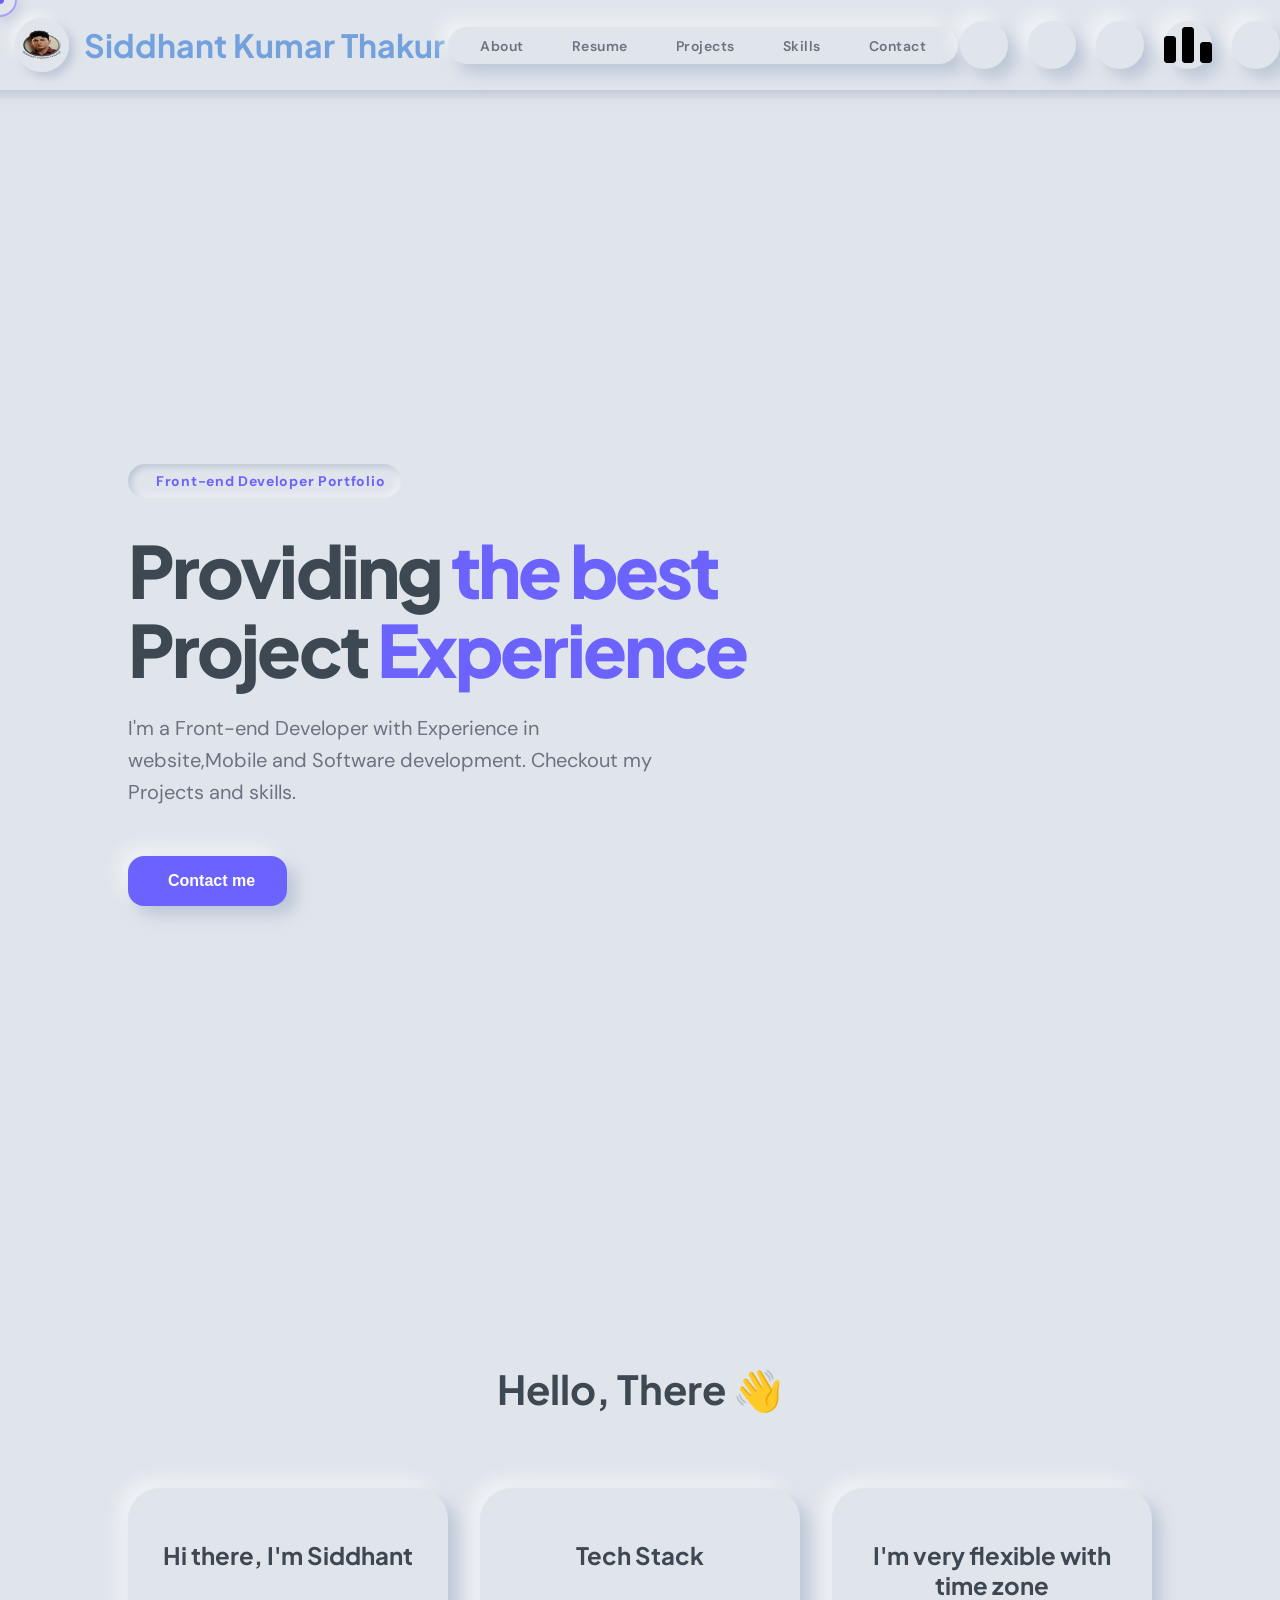
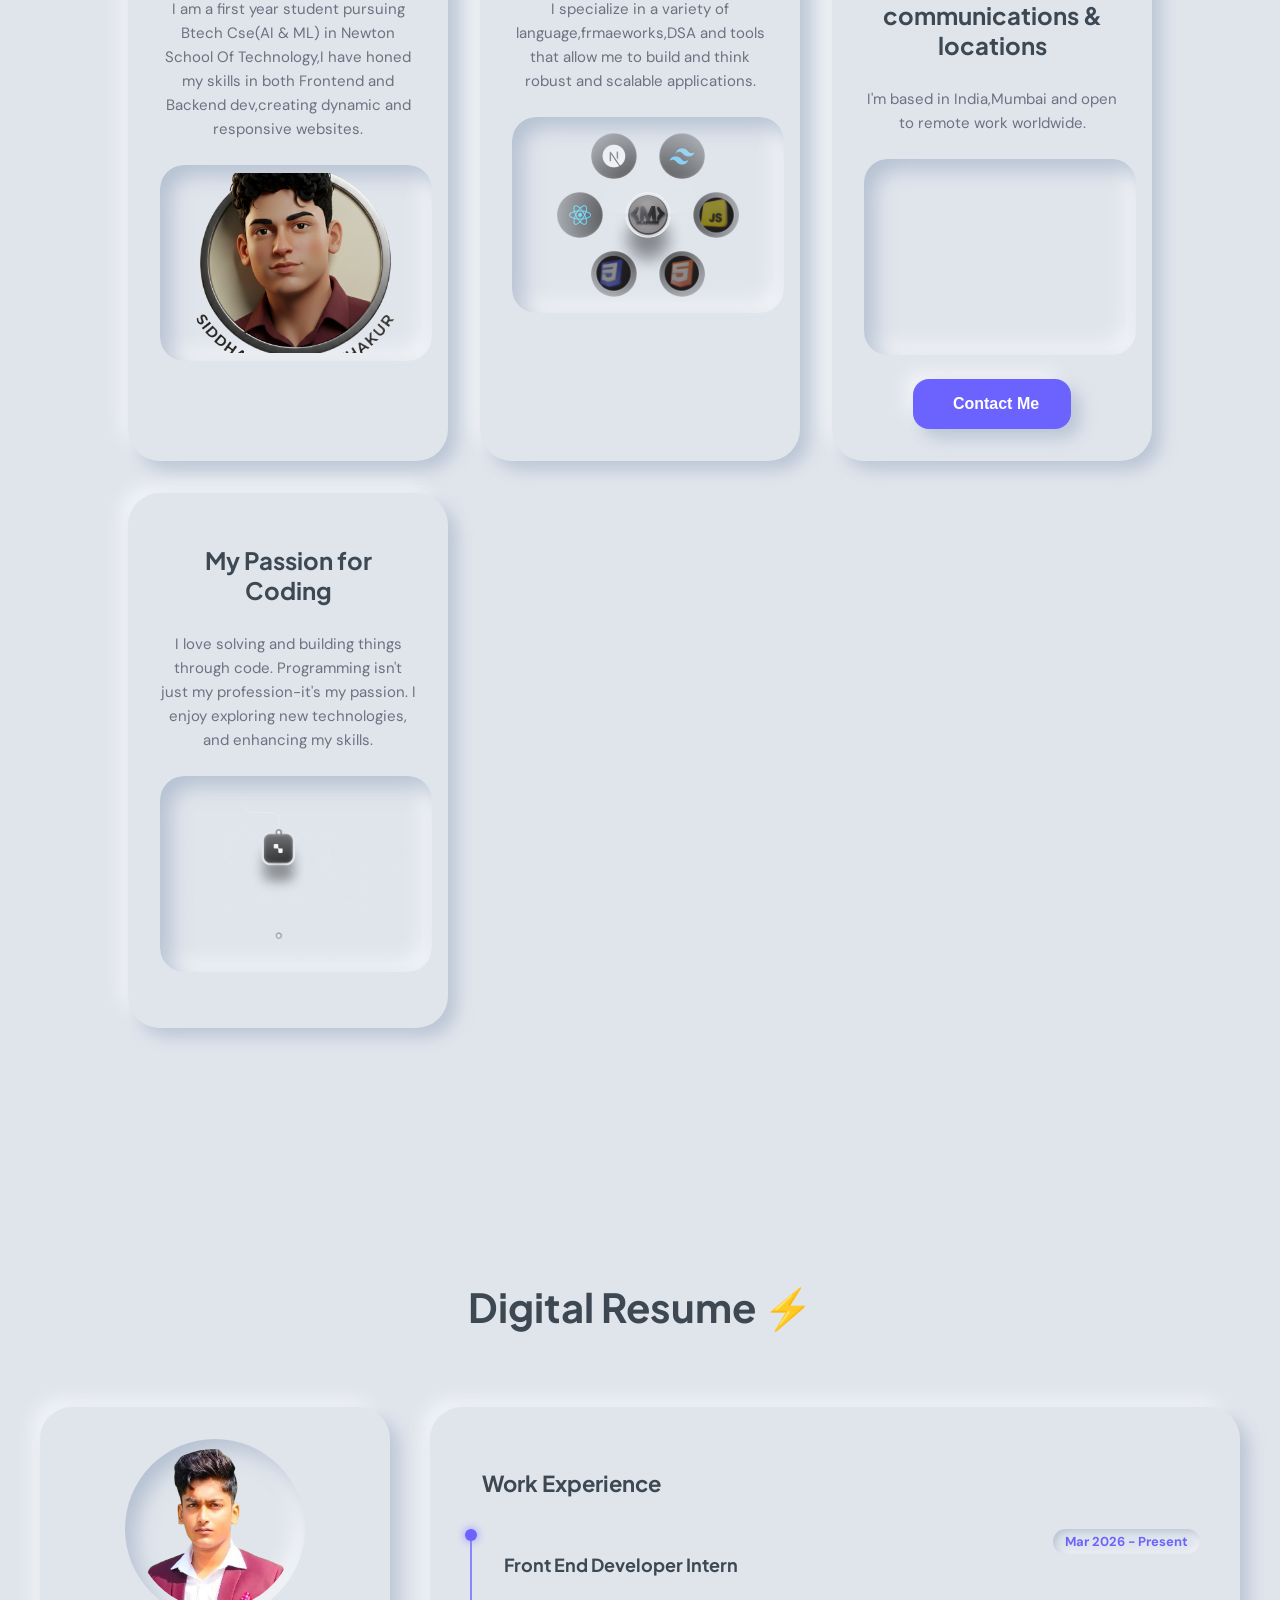
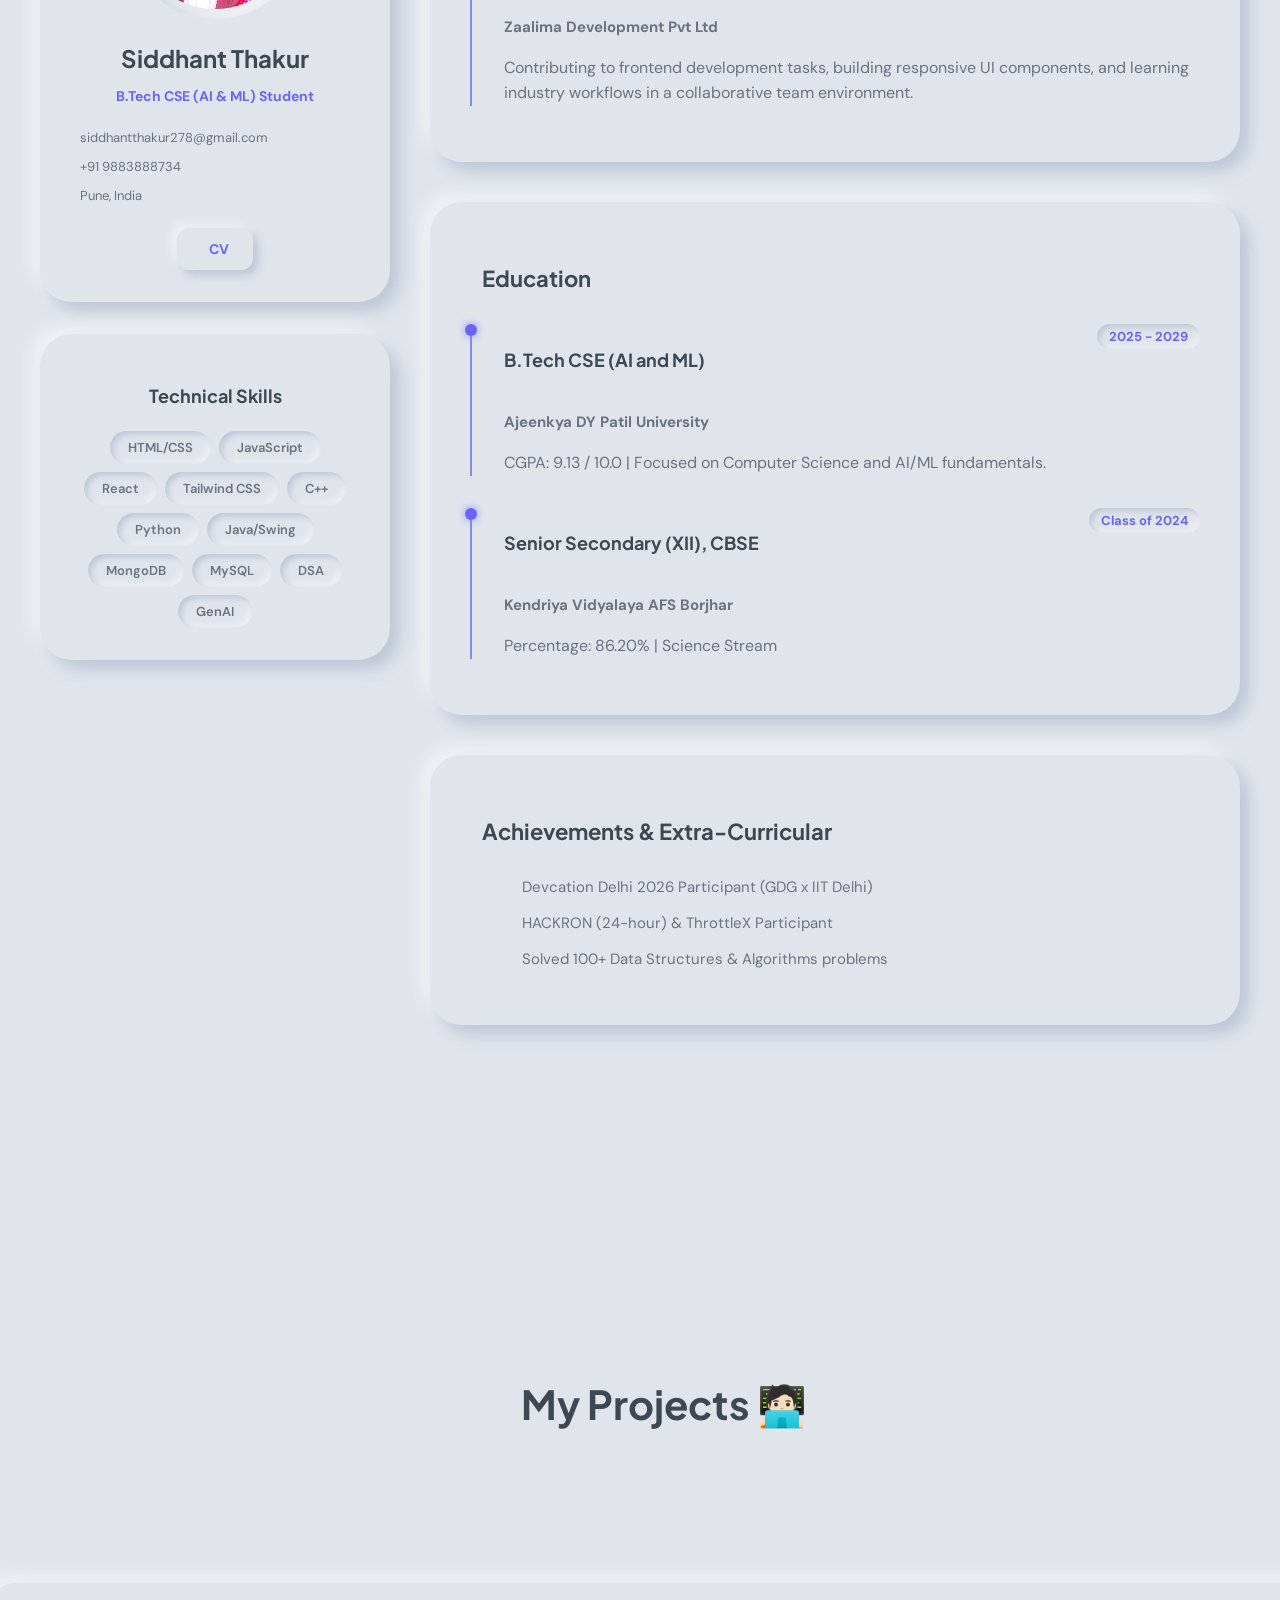
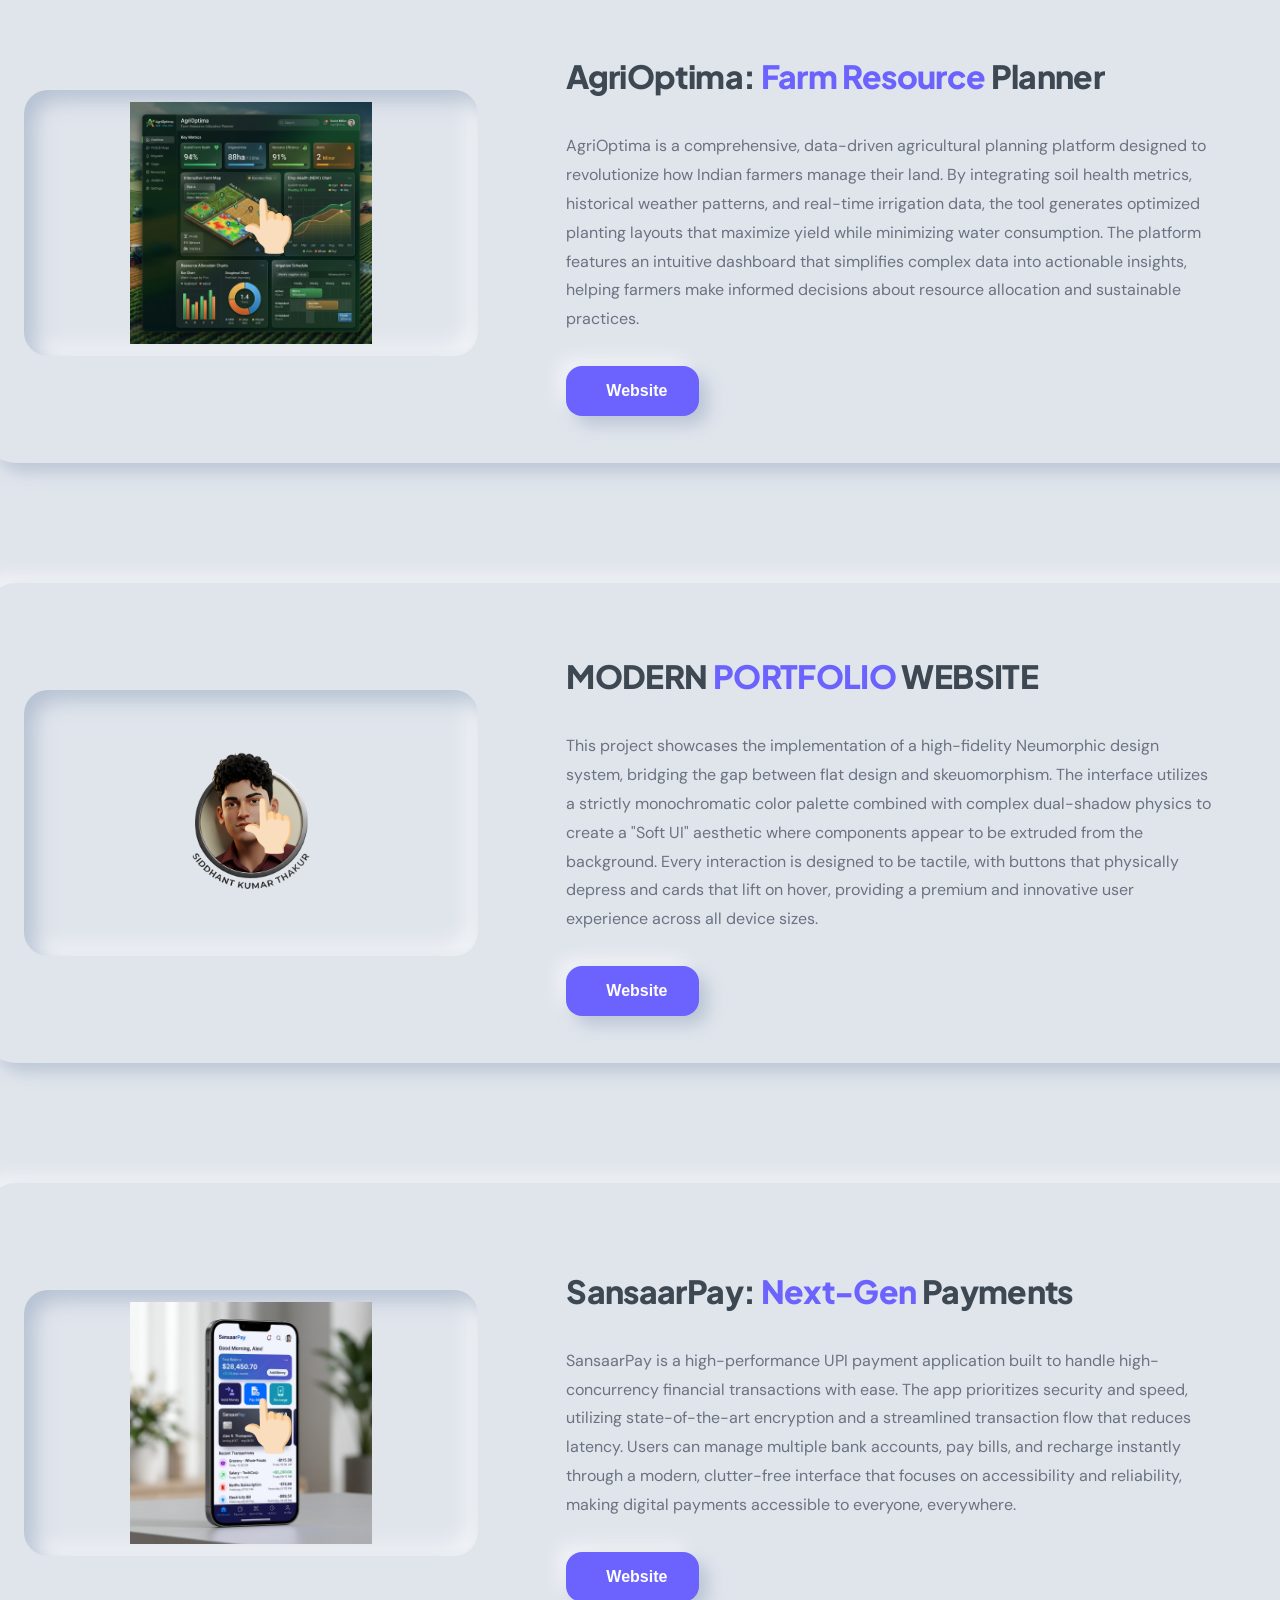
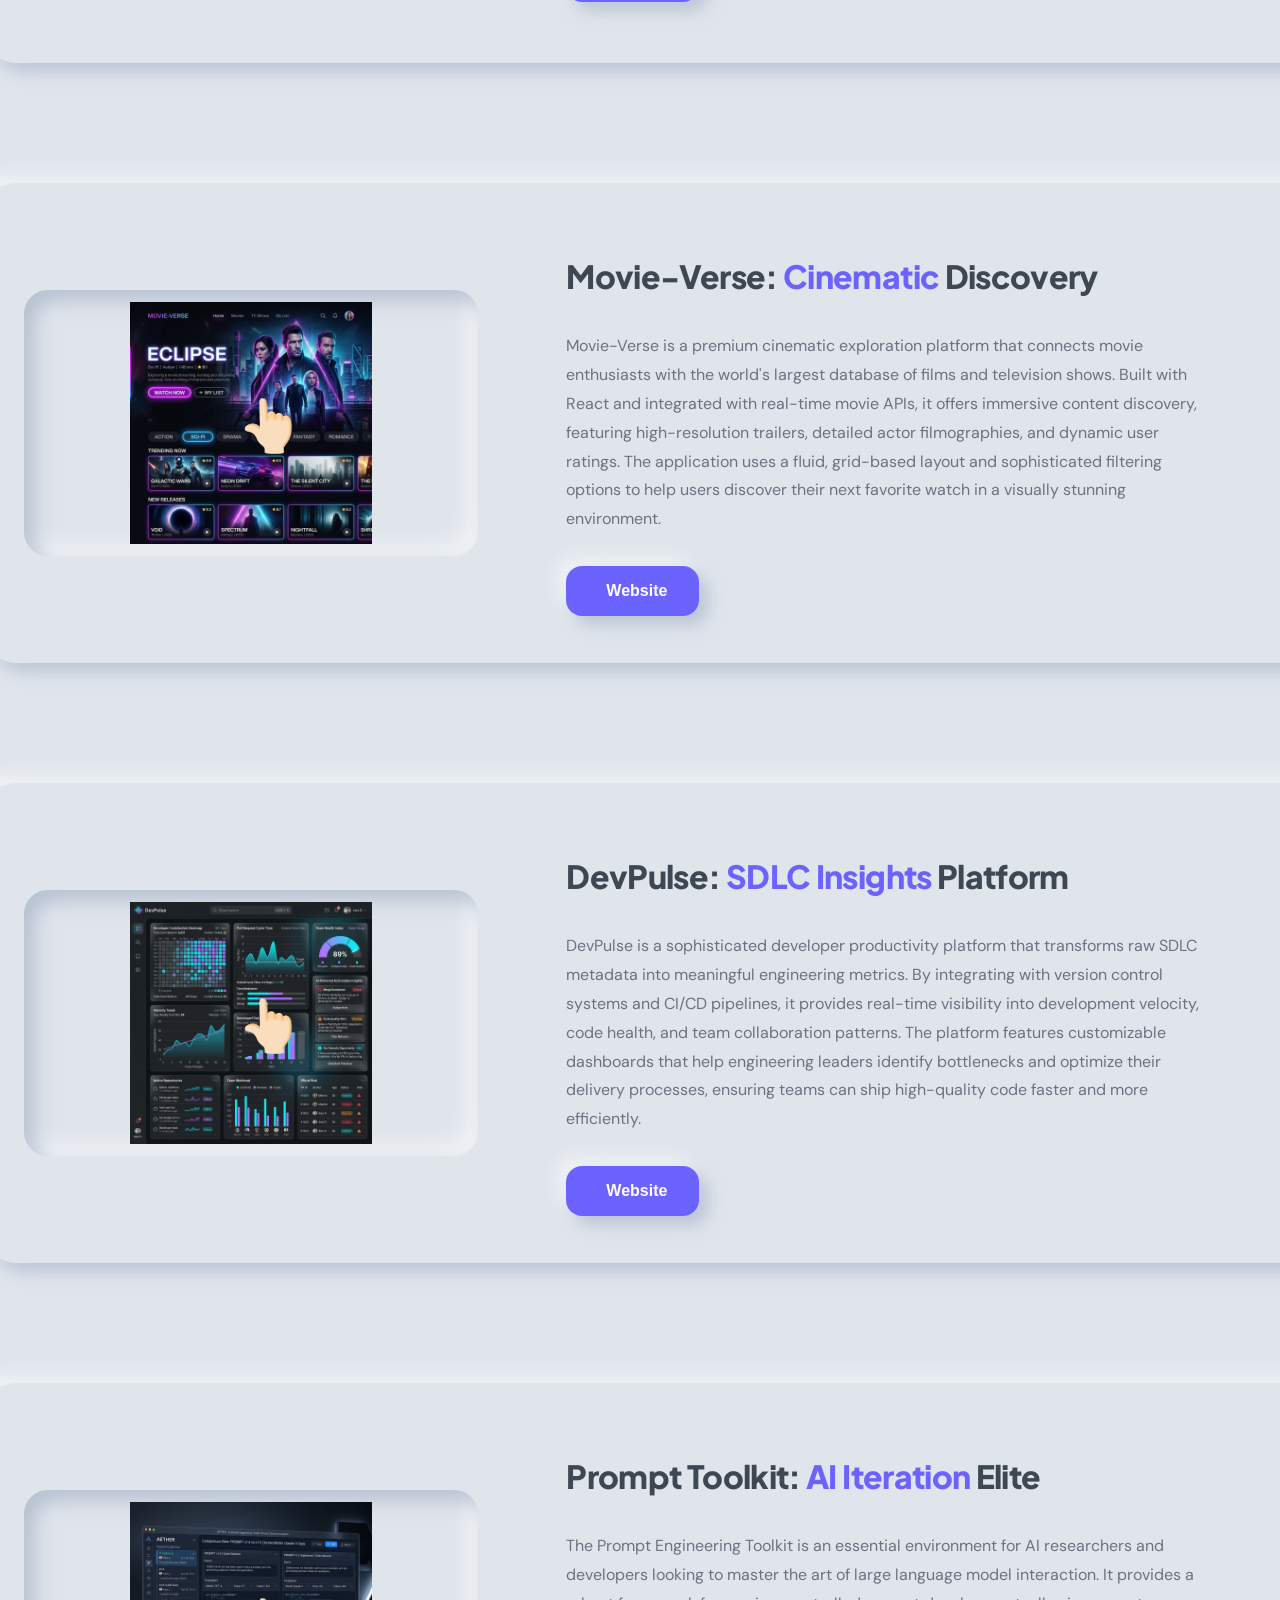
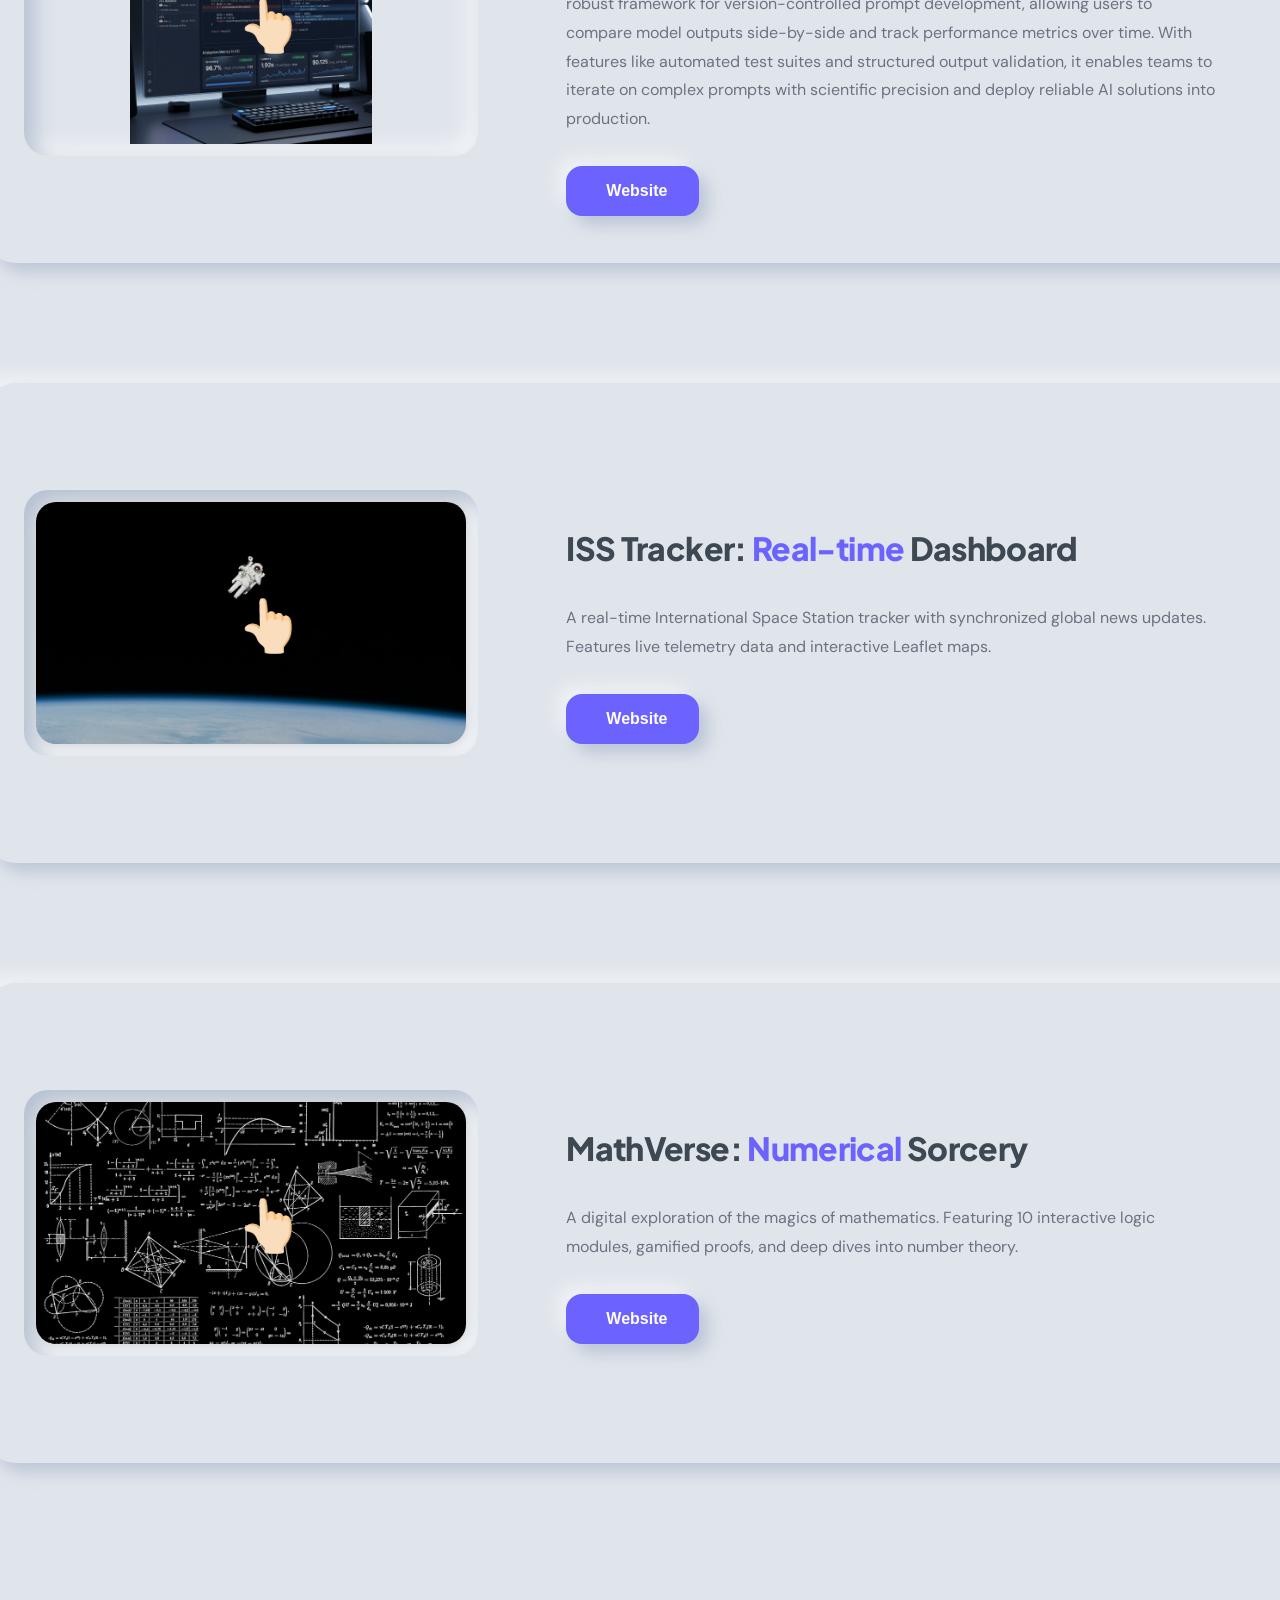
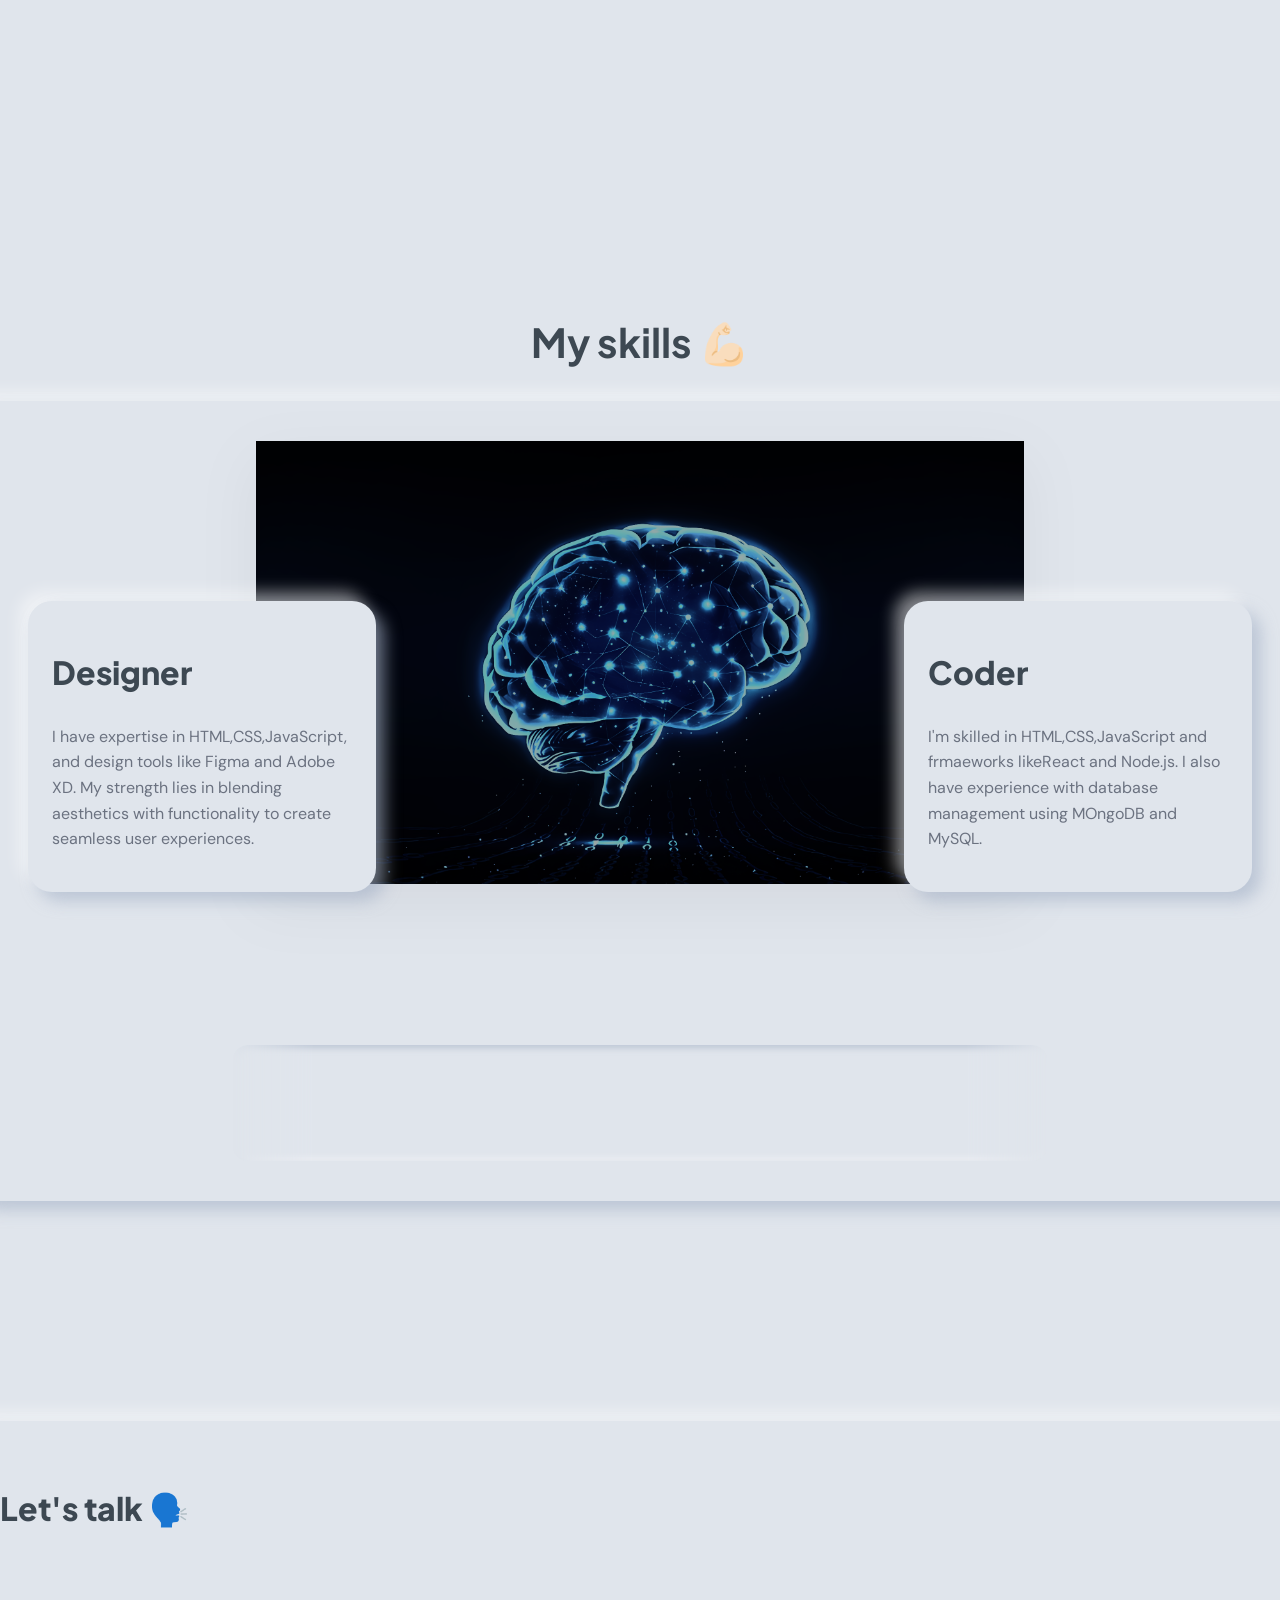
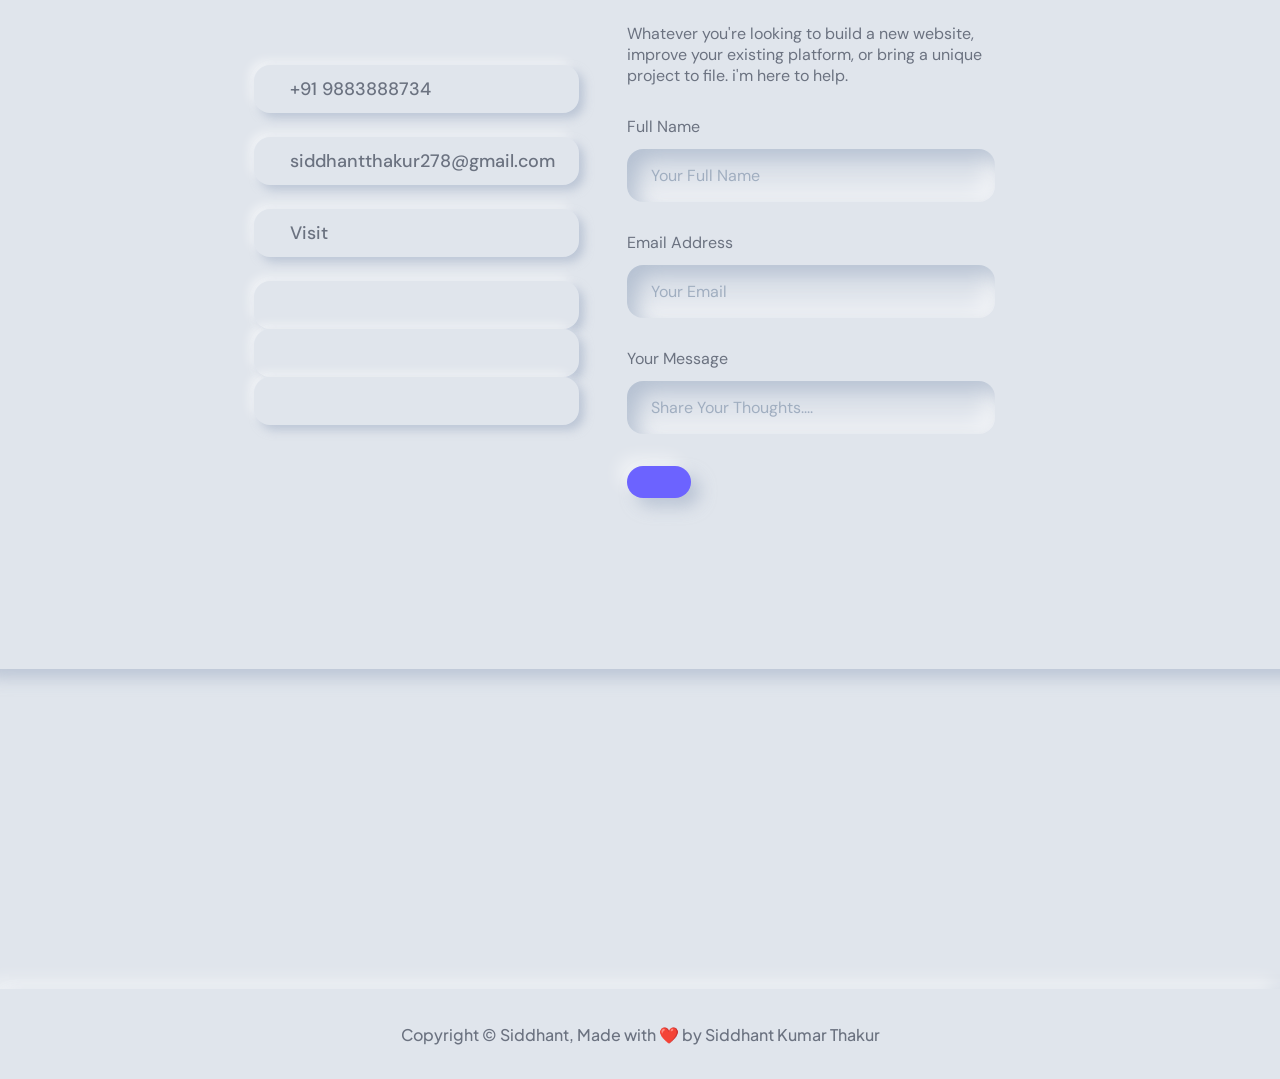
==== commit 37809253: "Add Custom Cursor and 3D Tilt Effect" ====
--- a/index.html
+++ b/index.html
@@ -10,6 +10,8 @@
     <link href='https://cdn.boxicons.com/3.0.6/fonts/brands/boxicons-brands.min.css' rel='stylesheet'> 
 </head>
 <body>
+    <div class="cursor-dot"></div>
+    <div class="cursor-outline"></div>
     <div class="scroll-progress"></div>
     <div class="back-to-top" id="backToTop">
         <i class='bx bx-up-arrow-alt'></i>
--- a/styles.css
+++ b/styles.css
@@ -82,8 +82,7 @@
     background-color: var(--bg-base);
     padding: 0 40px;
     z-index: 999;
-    /* Optional: very subtle bottom shadow for the header itself */
-    box-shadow: 0 4px 6px -1px rgba(0, 0, 0, 0.05);
+    box-shadow: var(--shadow-extruded-sm);
 }
 
 .scroll-progress {
@@ -1148,10 +1147,51 @@
 .delay-200 { transition-delay: 200ms; }
 .delay-300 { transition-delay: 300ms; }
 
-/* Magnetic Button Physics */
-.magnetic-btn {
-    display: inline-flex;
-    transition: transform 0.3s cubic-bezier(0.23, 1, 0.32, 1);
+/* Custom Cursor Styles */
+.cursor-dot, .cursor-outline {
+    pointer-events: none;
+    position: fixed;
+    top: 0;
+    left: 0;
+    transform: translate(-50%, -50%);
+    border-radius: 50%;
+    z-index: 9999;
+    transition: width 0.3s, height 0.3s, background-color 0.3s, opacity 0.3s;
+}
+
+.cursor-dot {
+    width: 8px;
+    height: 8px;
+    background-color: var(--accent);
+}
+
+.cursor-outline {
+    width: 30px;
+    height: 30px;
+    border: 2px solid var(--accent);
+    opacity: 0.5;
+    box-shadow: var(--shadow-extruded-sm);
+}
+
+/* Cursor Hover State */
+.cursor-active {
+    width: 60px;
+    height: 60px;
+    background-color: var(--accent);
+    opacity: 0.15;
+    border: none;
+}
+
+@media (max-width: 1024px) {
+    .cursor-dot, .cursor-outline {
+        display: none;
+    }
+}
+
+/* 3D Tilt Prep */
+.project-card, .card {
+    transform-style: preserve-3d;
+    perspective: 1000px;
 }
 
 
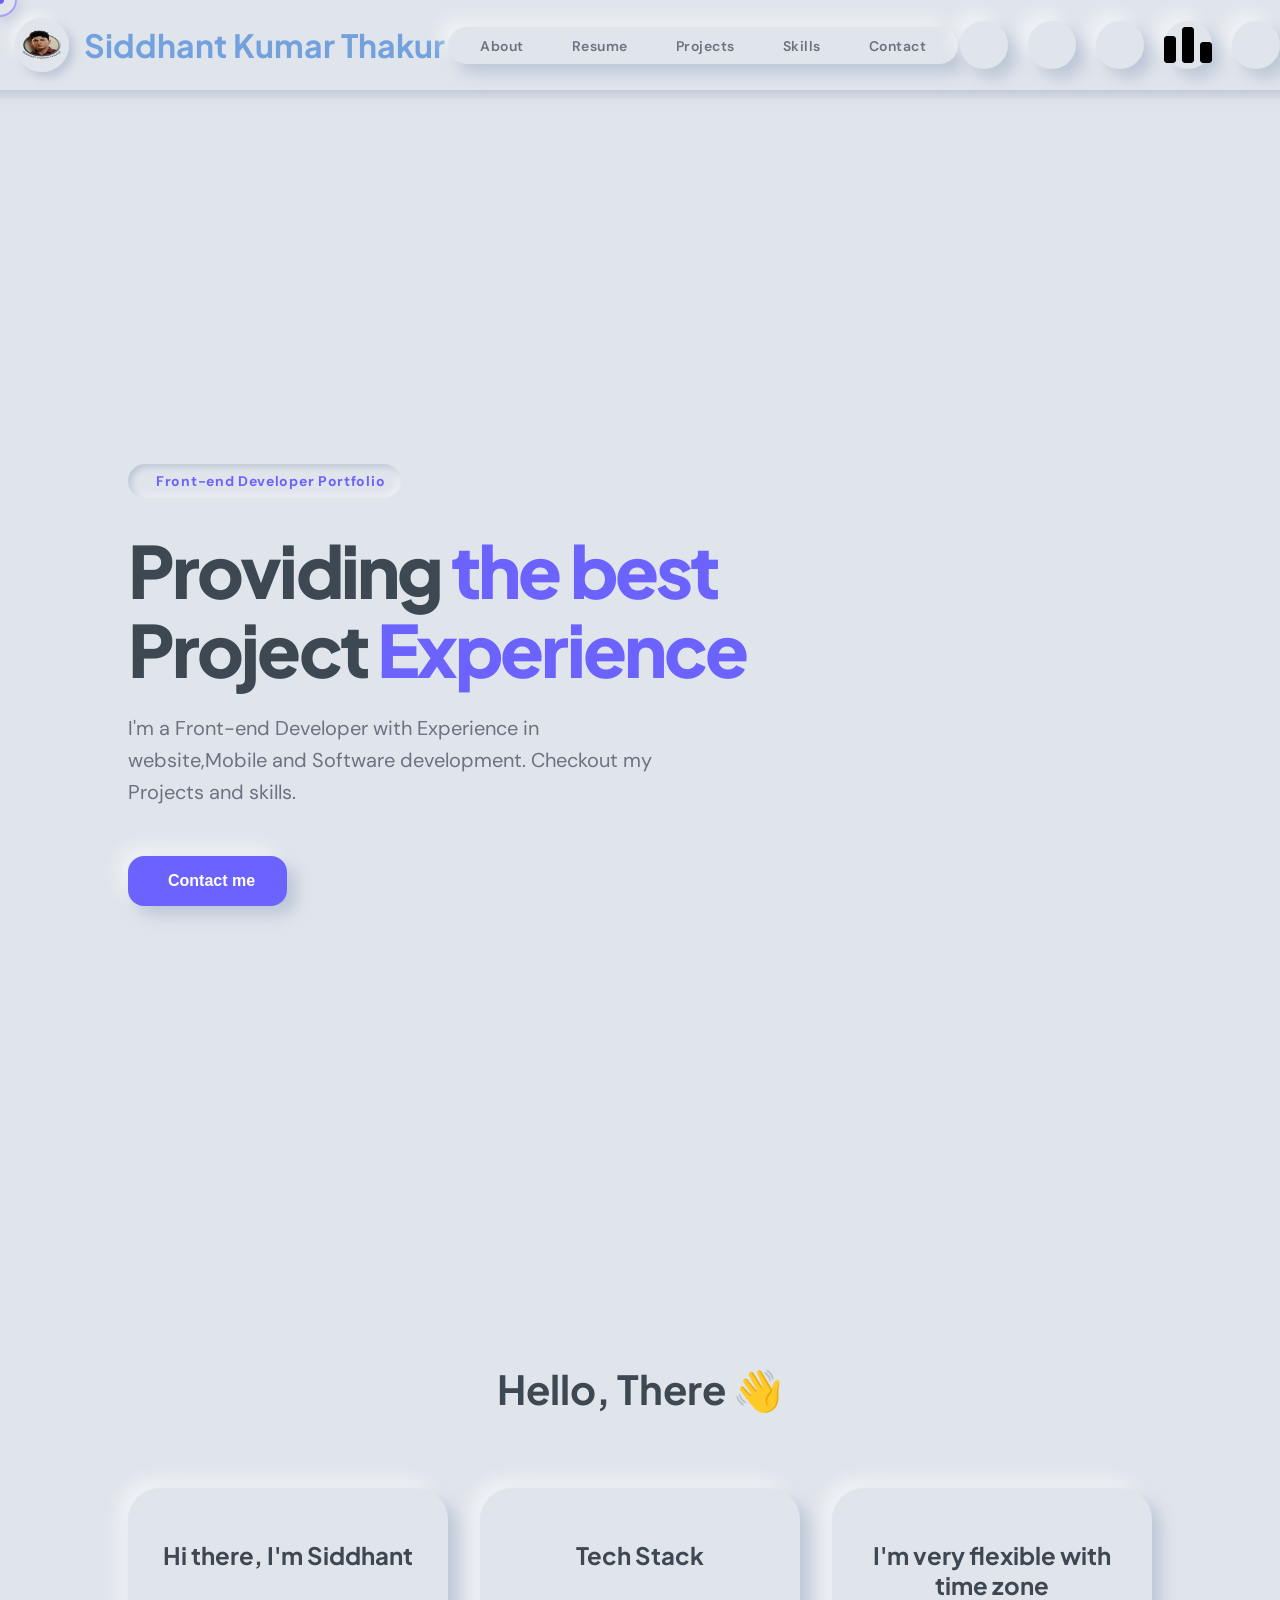
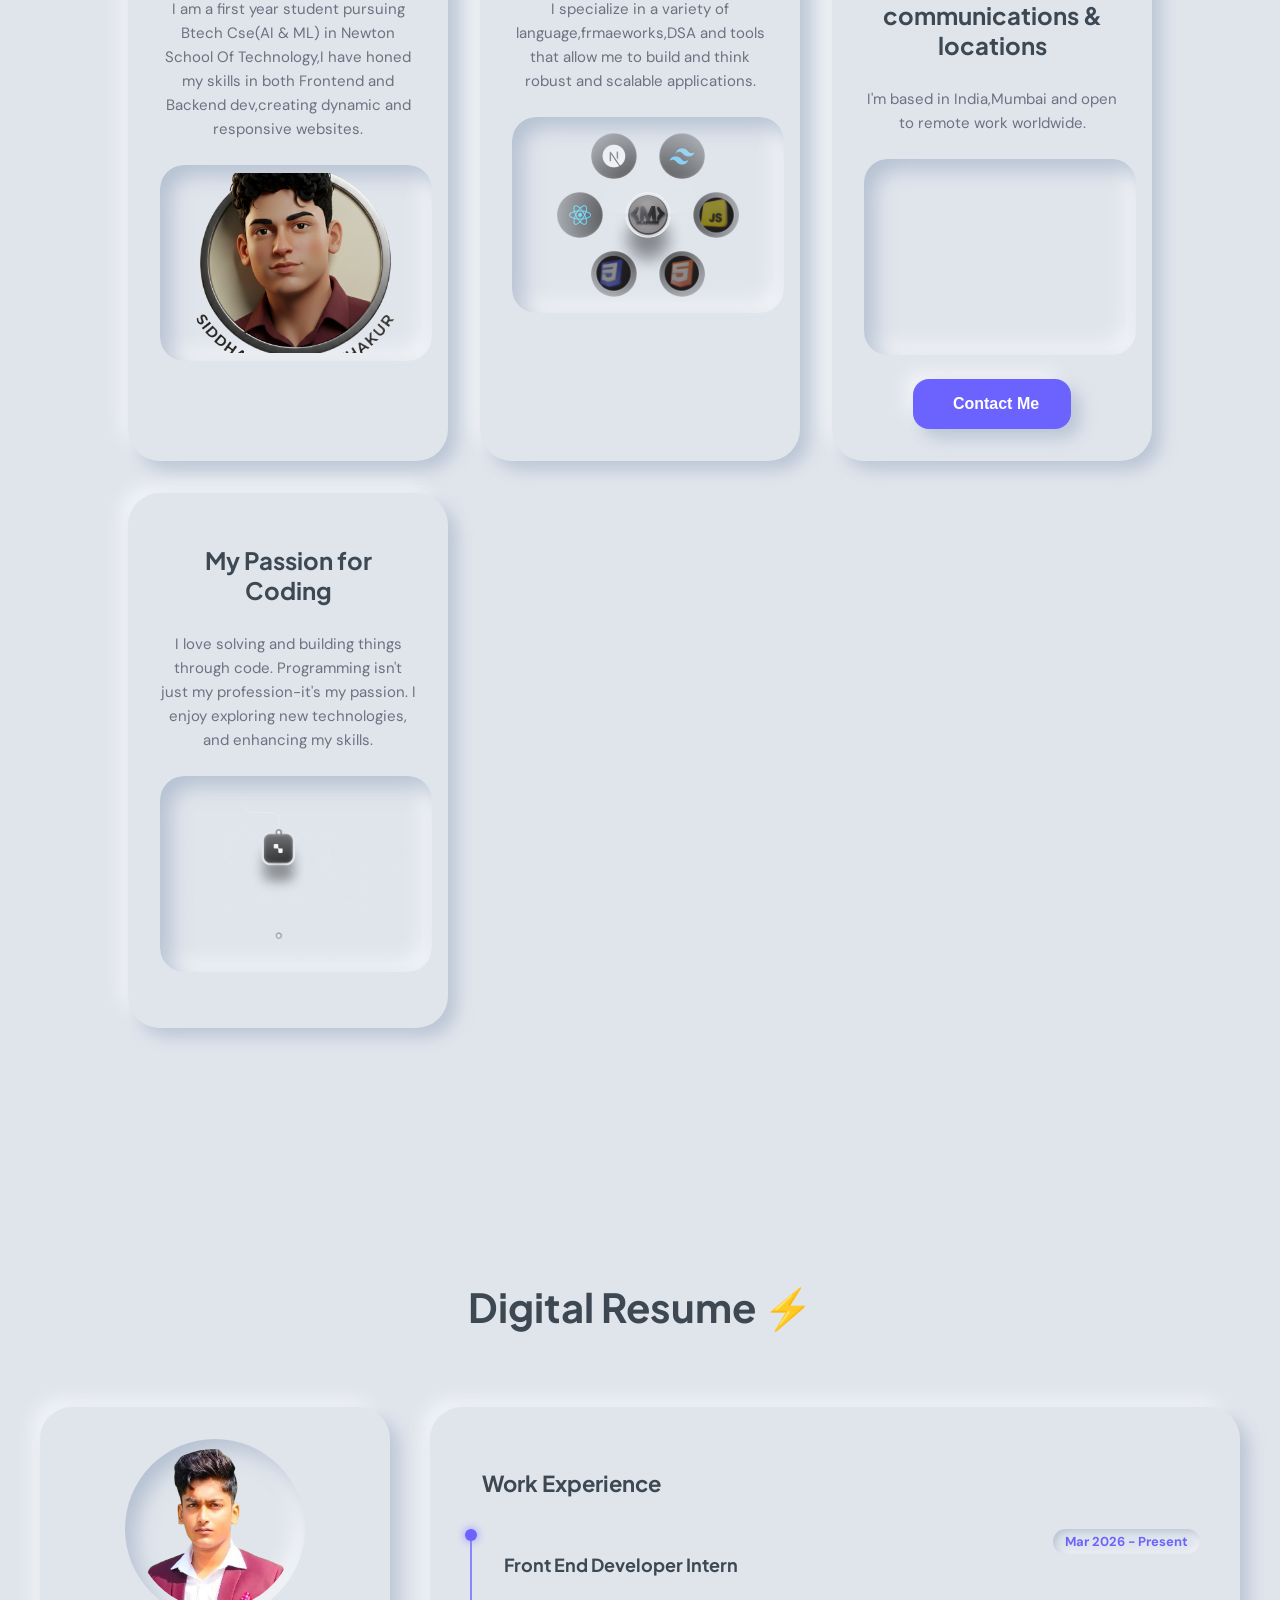
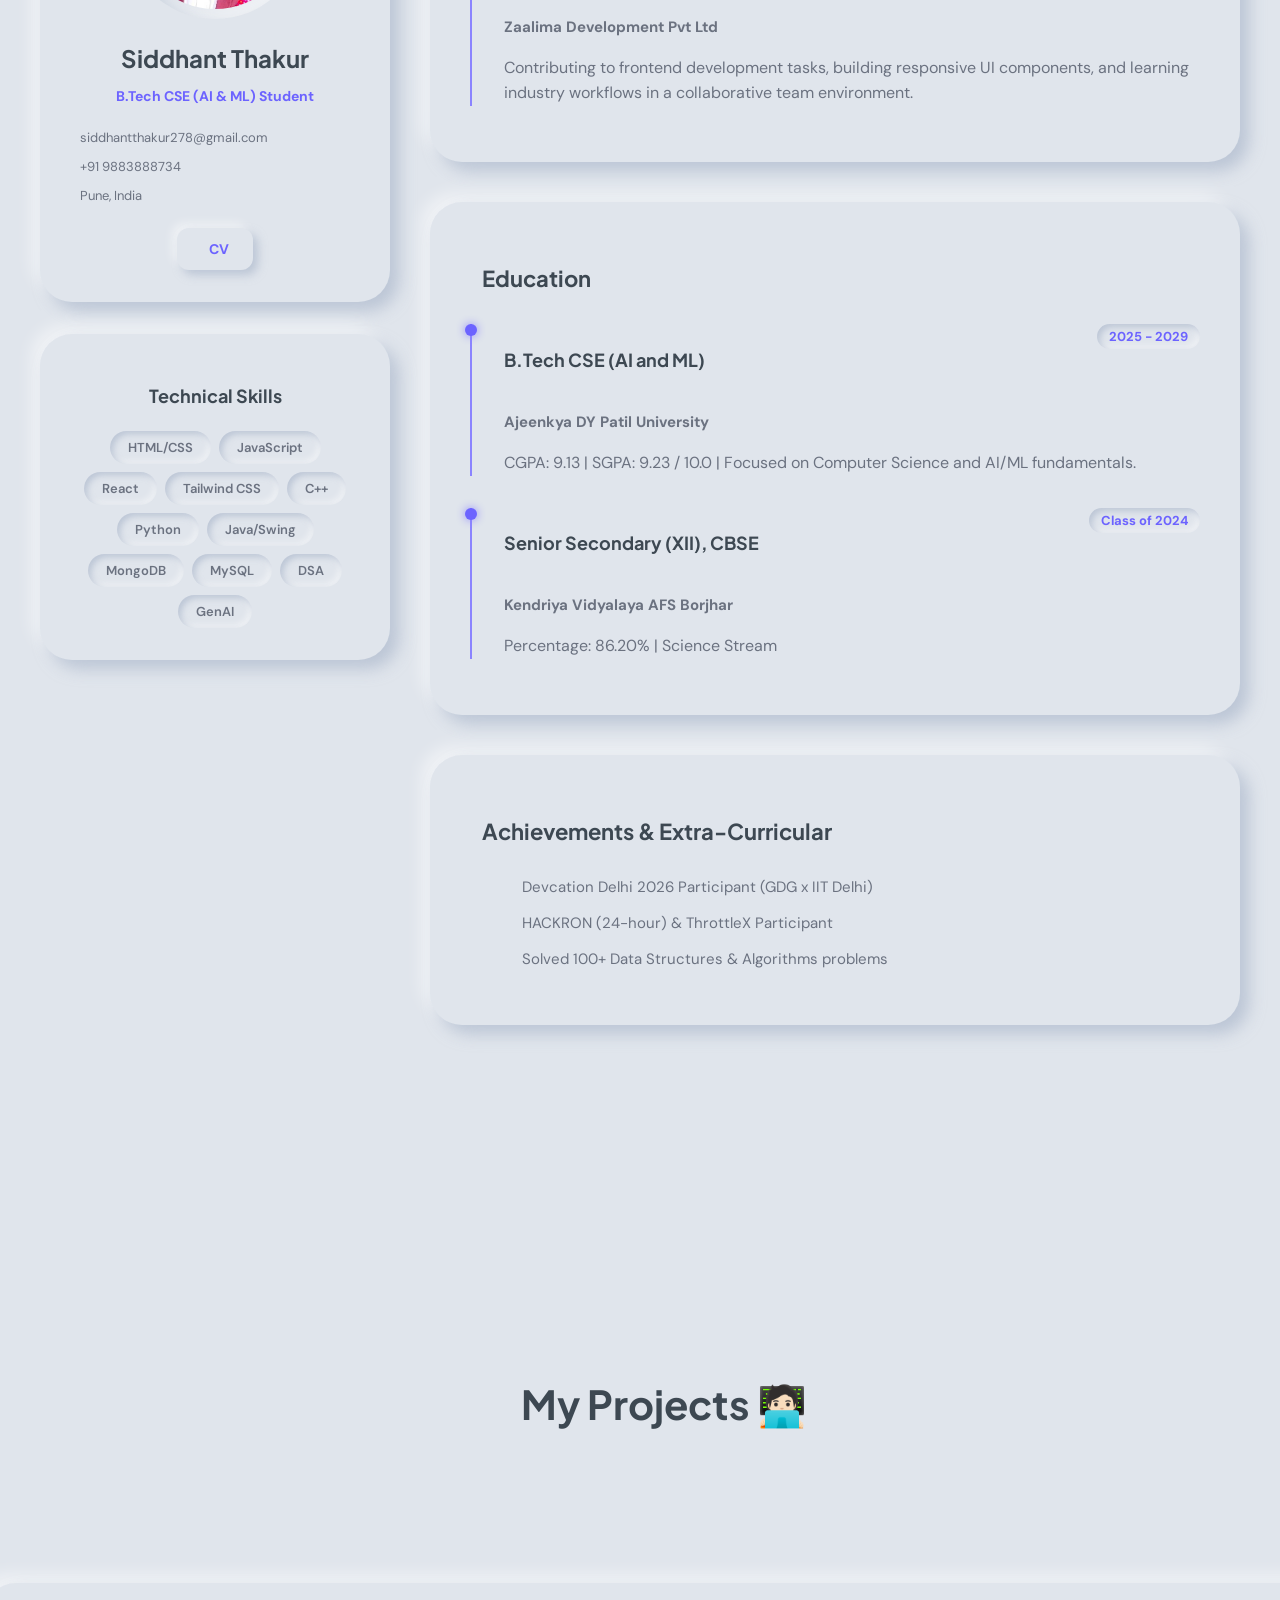
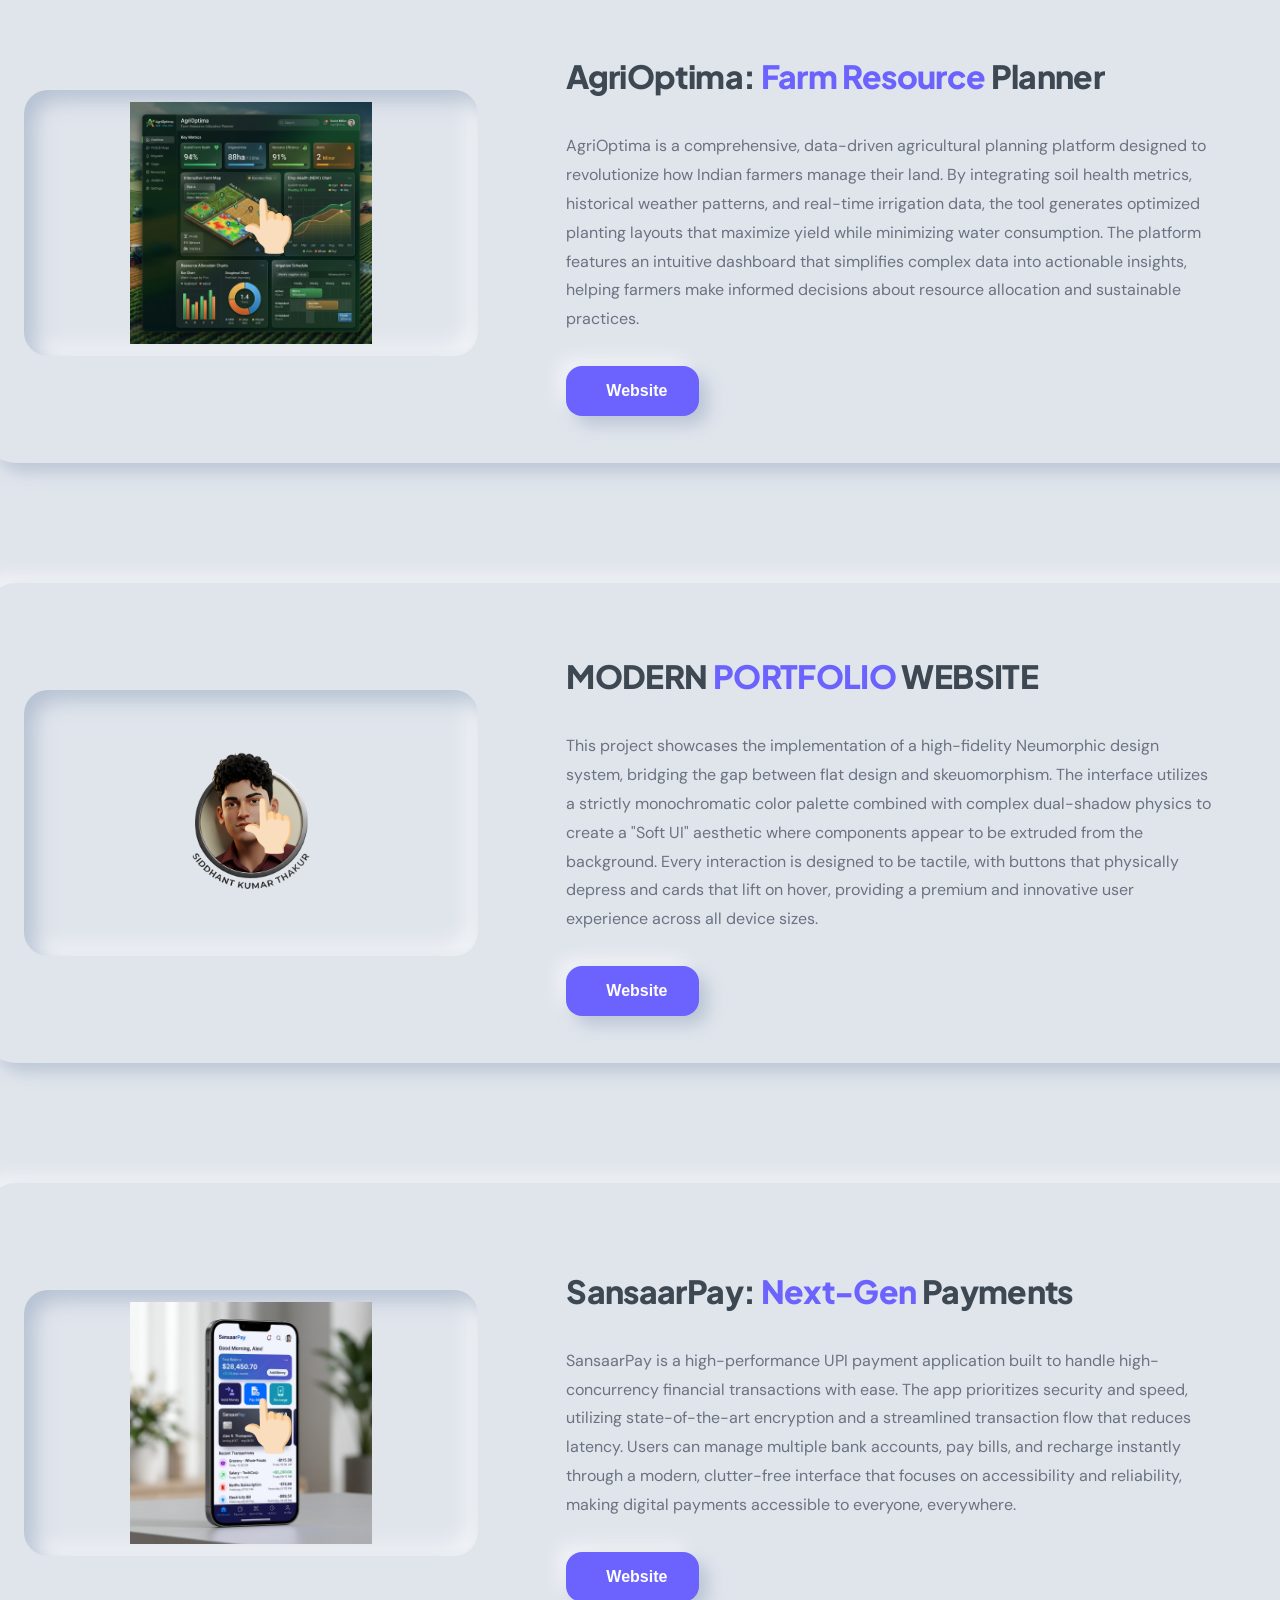
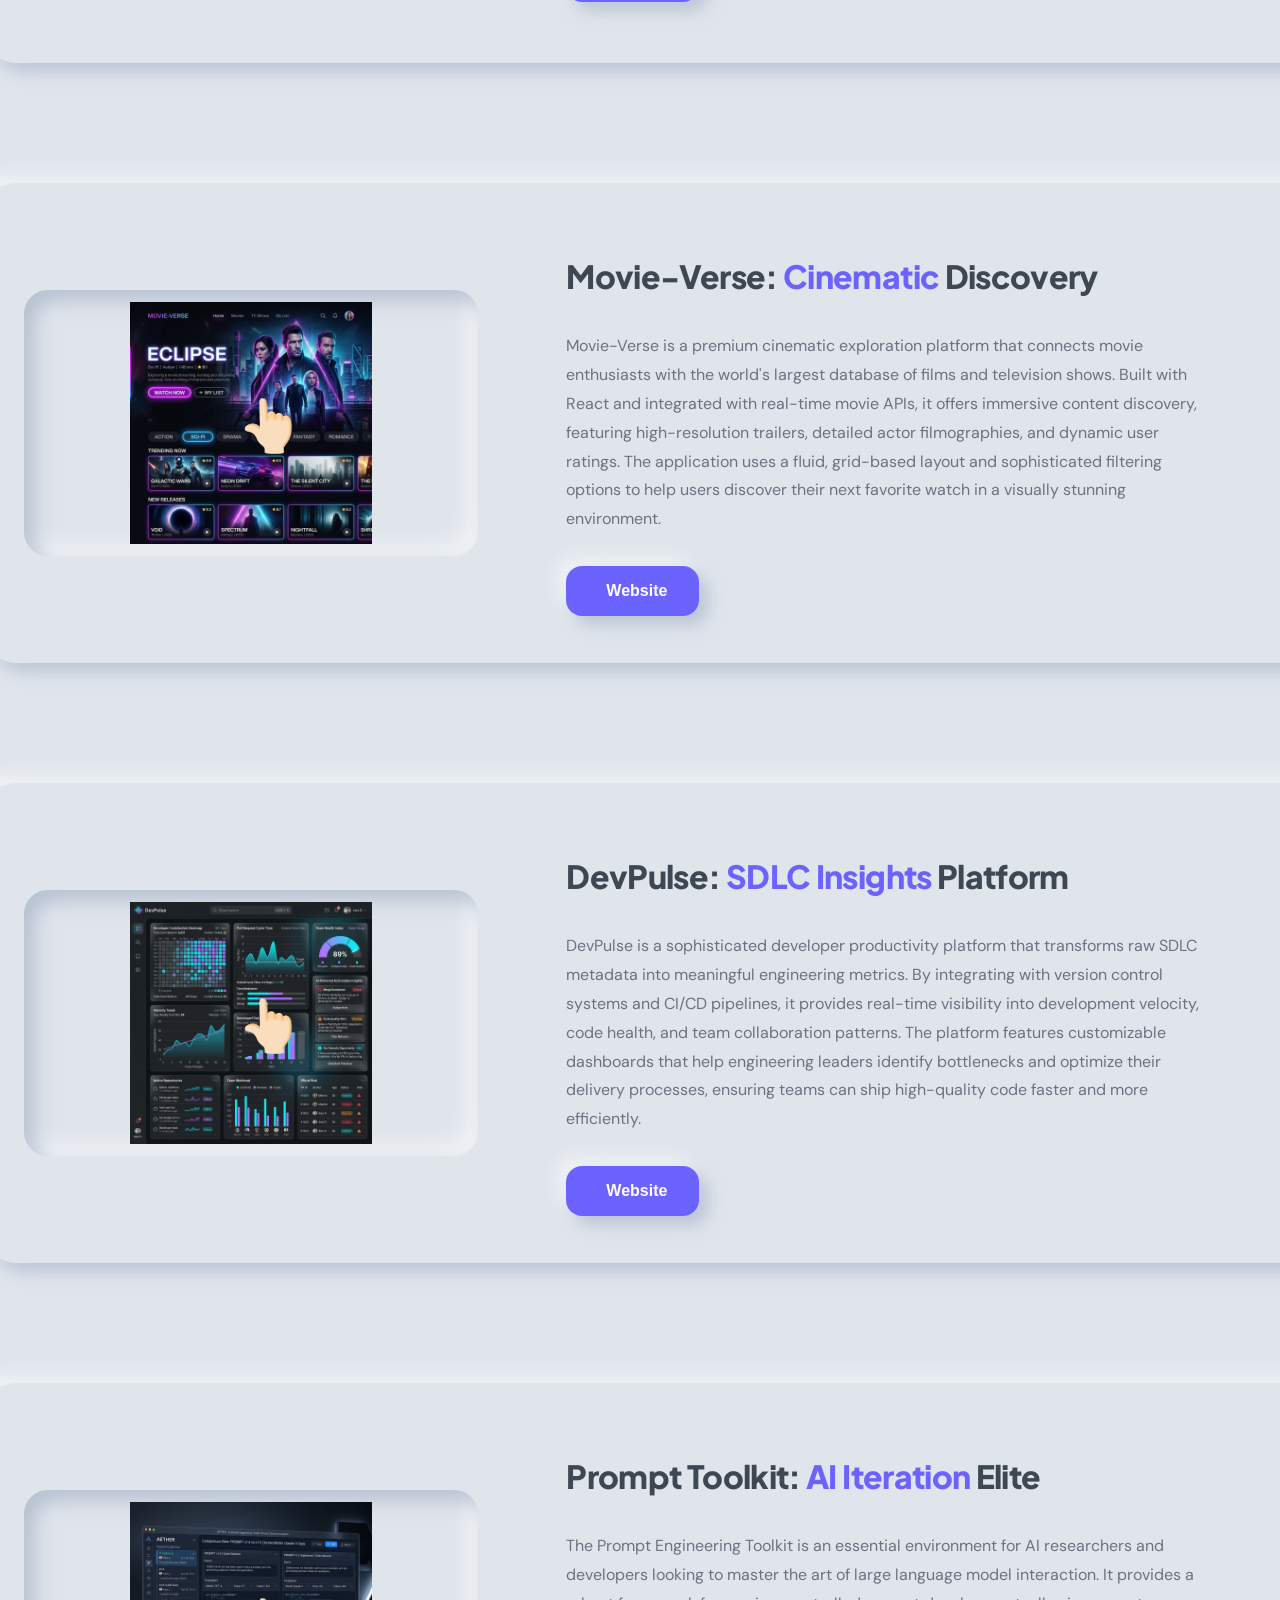
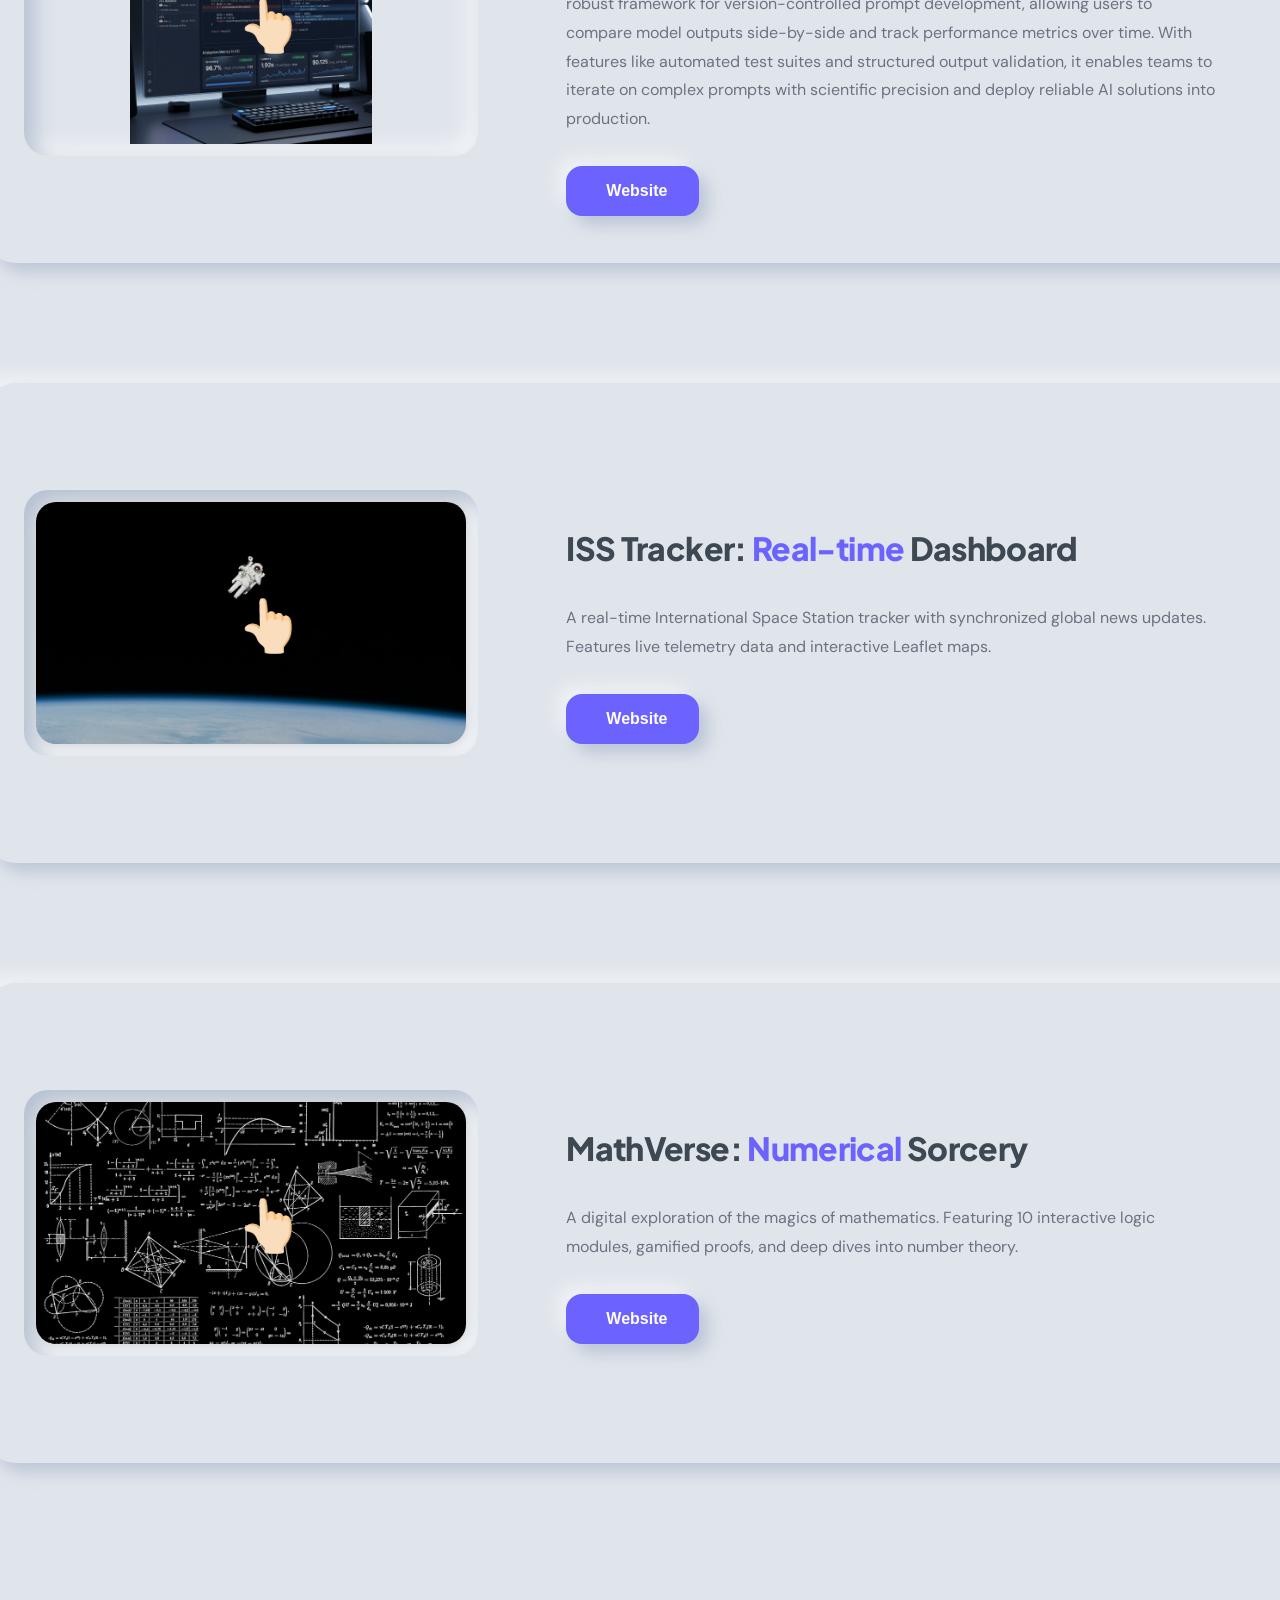
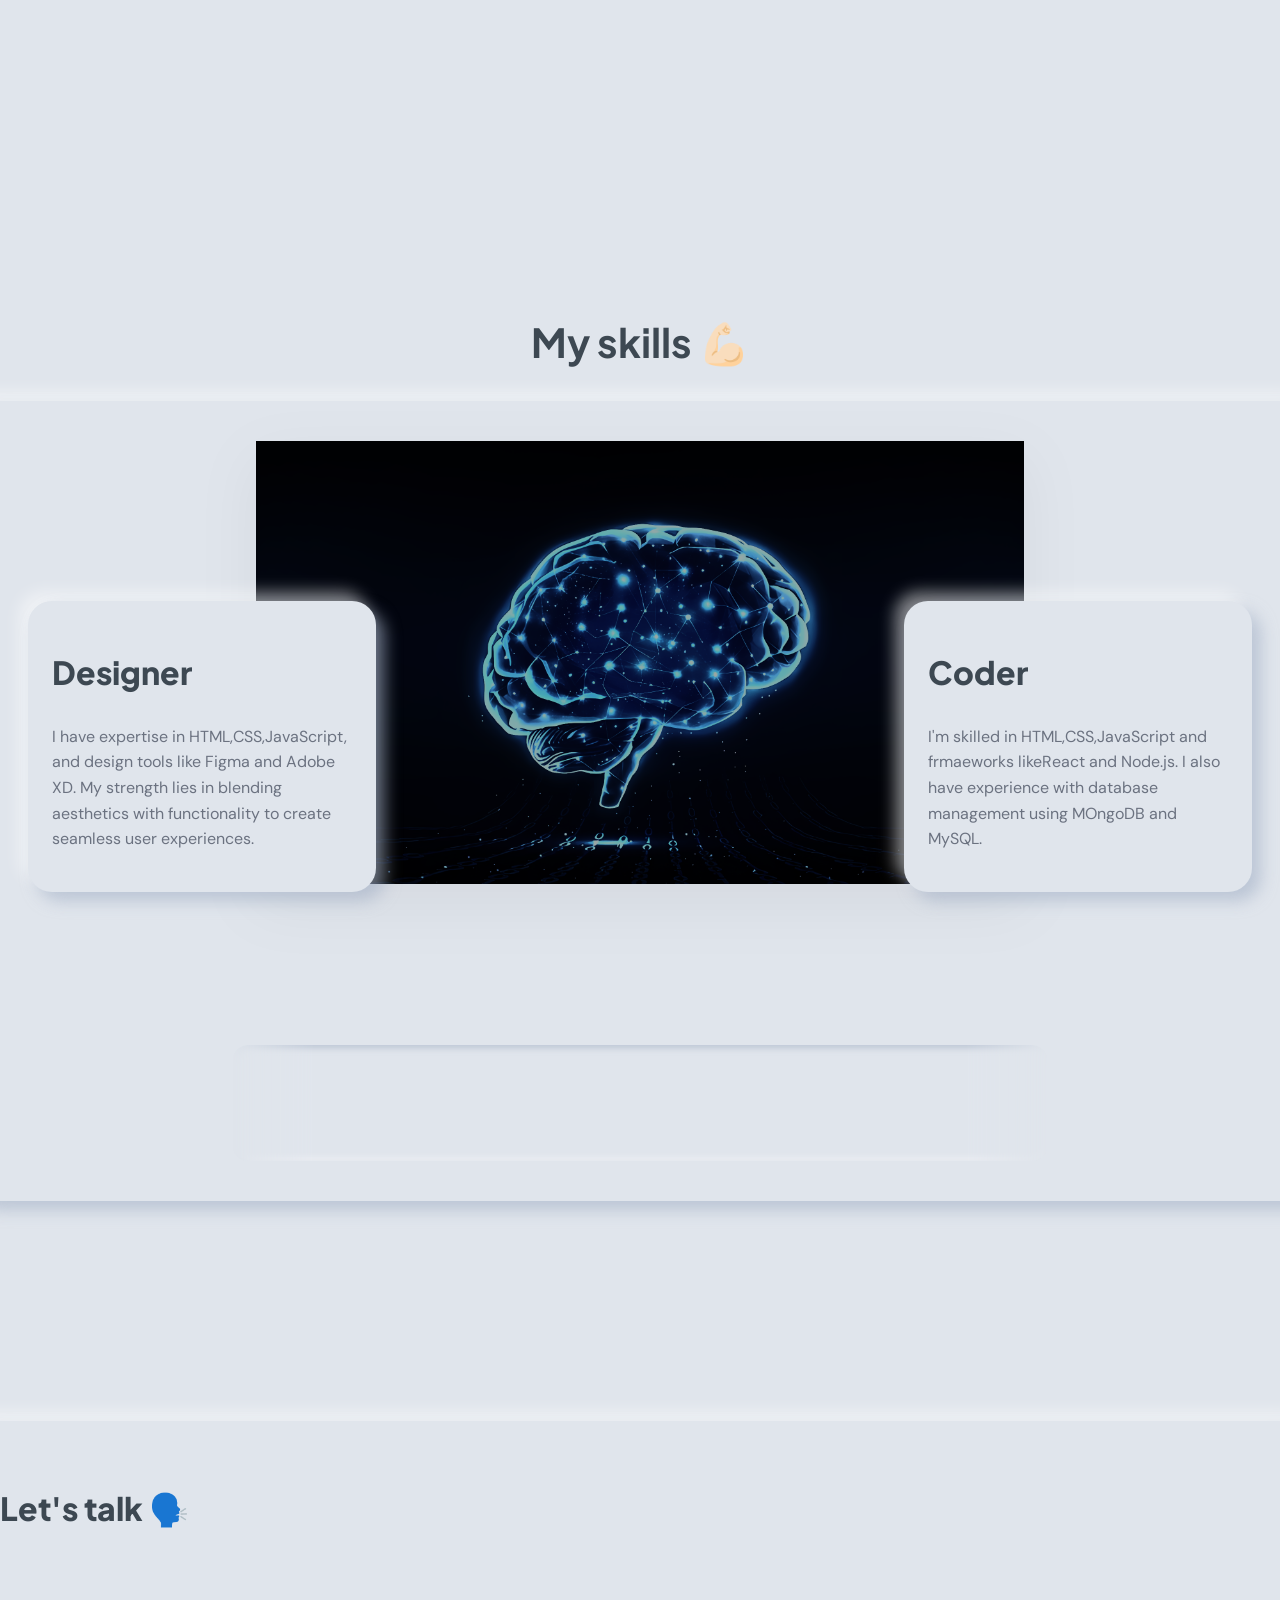
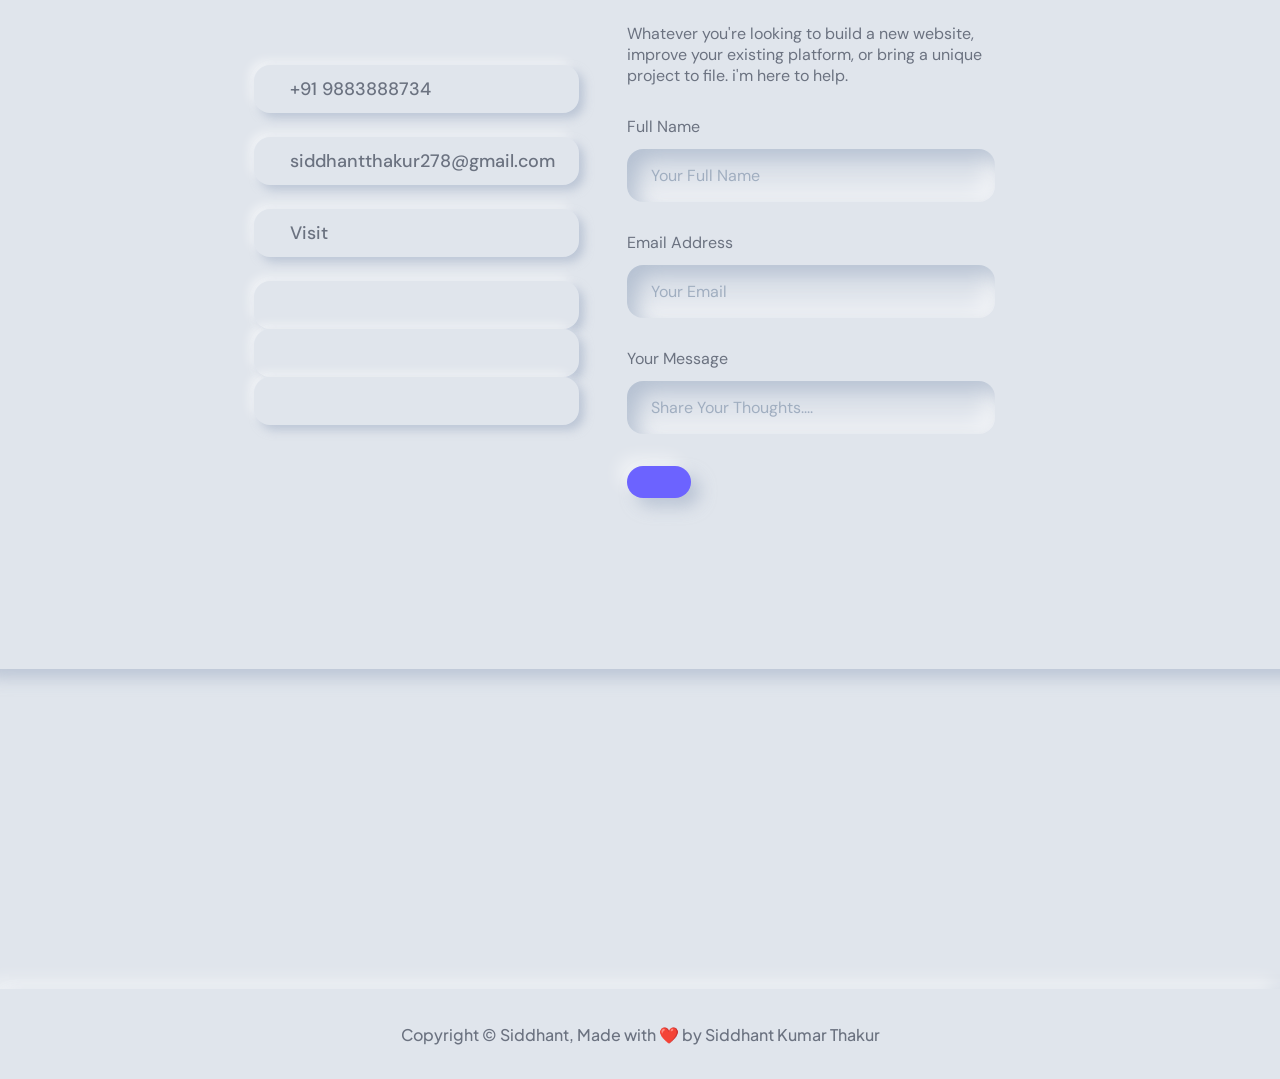
==== commit 0a815a9c: "Update SGPA to 9.23" ====
--- a/index.html
+++ b/index.html
@@ -184,7 +184,7 @@
                                     <span class="timeline-date">2025 - 2029</span>
                                 </div>
                                 <p class="company">Ajeenkya DY Patil University</p>
-                                <p>CGPA: 9.13 / 10.0 | Focused on Computer Science and AI/ML fundamentals.</p>
+                                <p>CGPA: 9.13 | SGPA: 9.23 / 10.0 | Focused on Computer Science and AI/ML fundamentals.</p>
                             </div>
                         </div>
                         <div class="timeline-item">
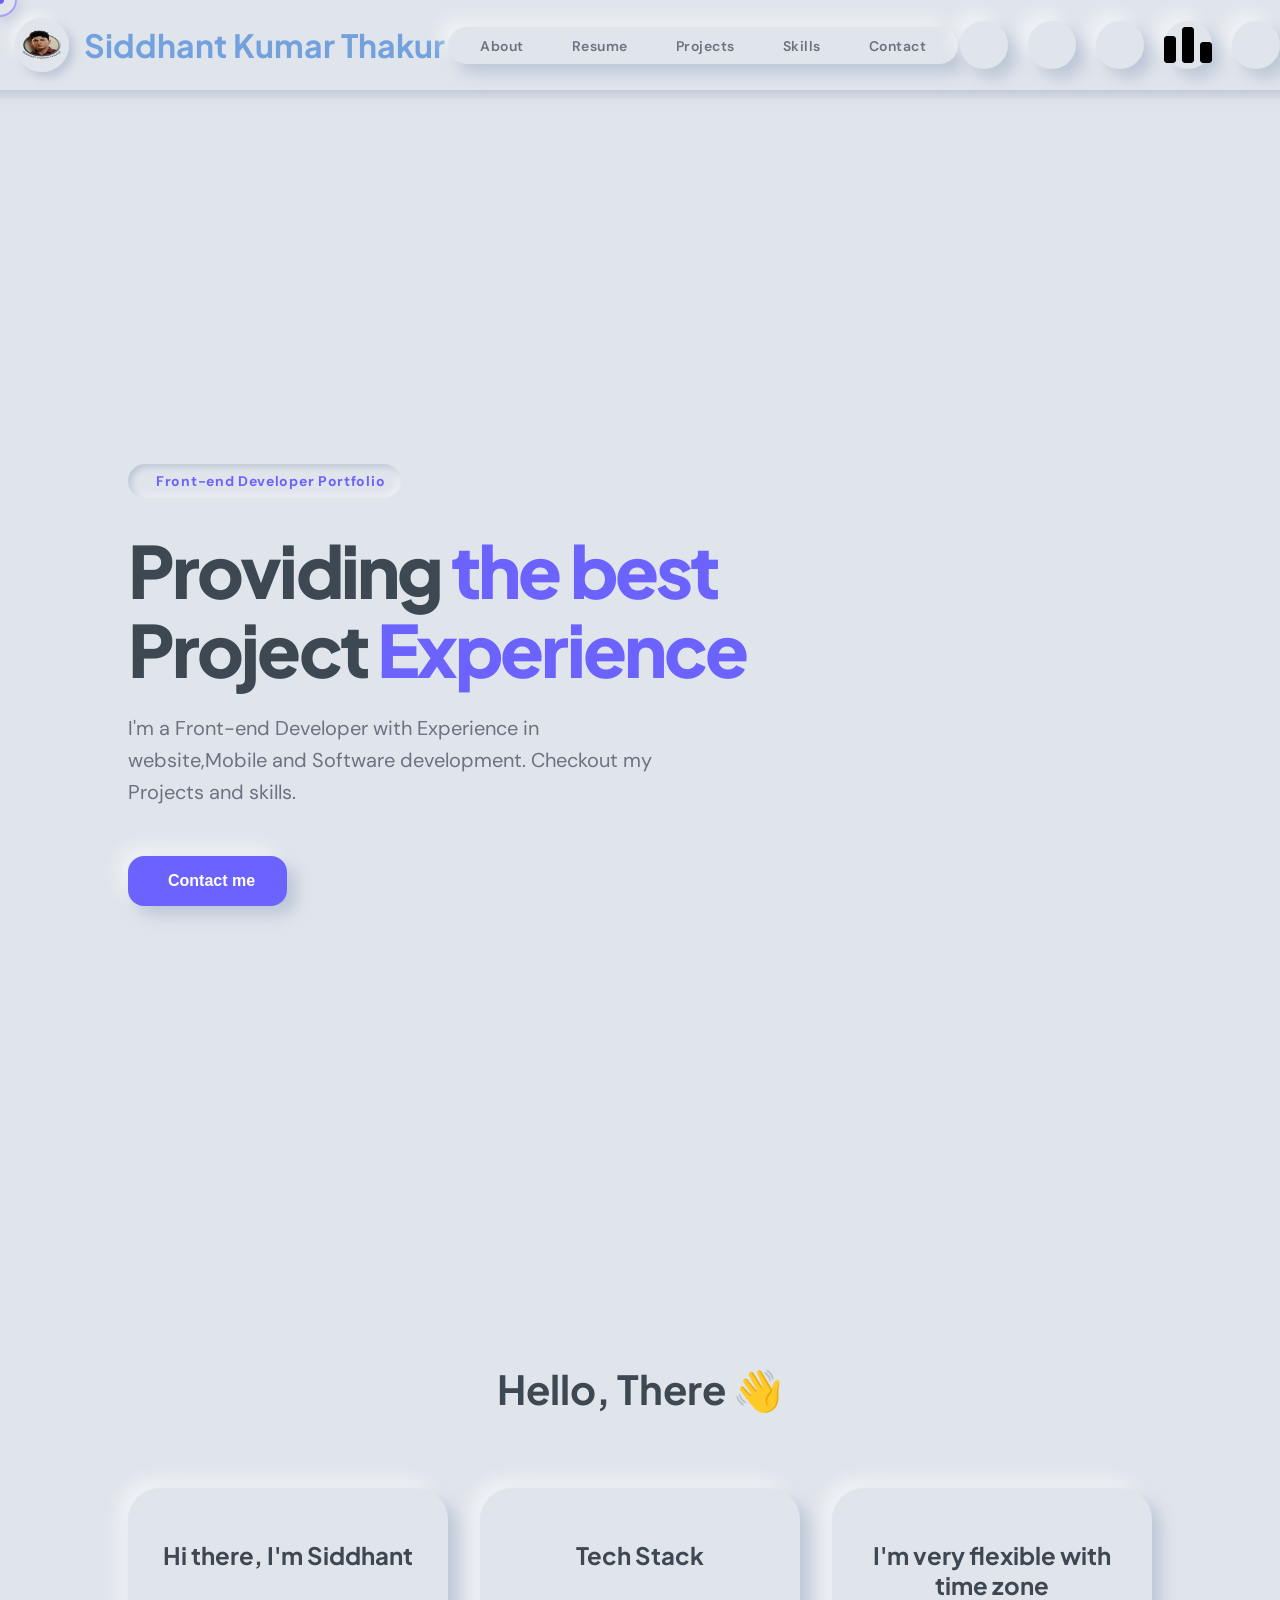
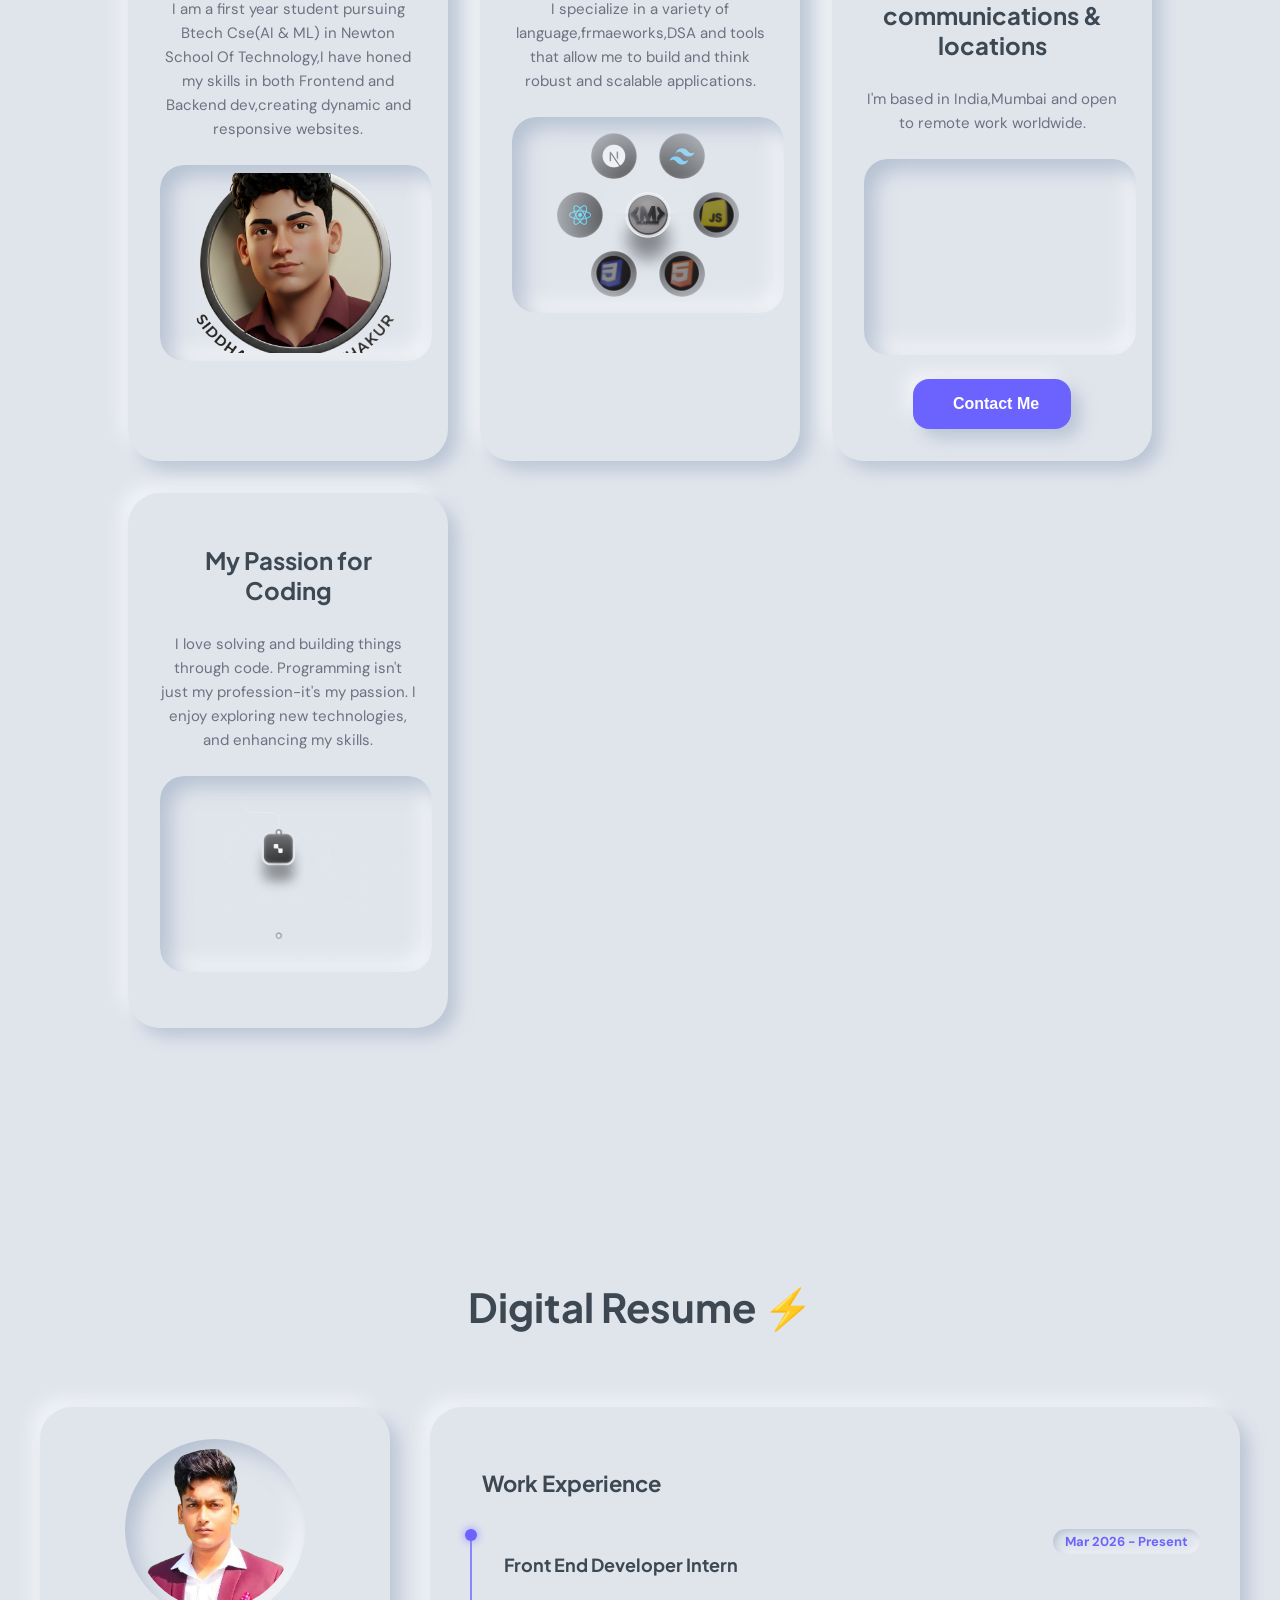
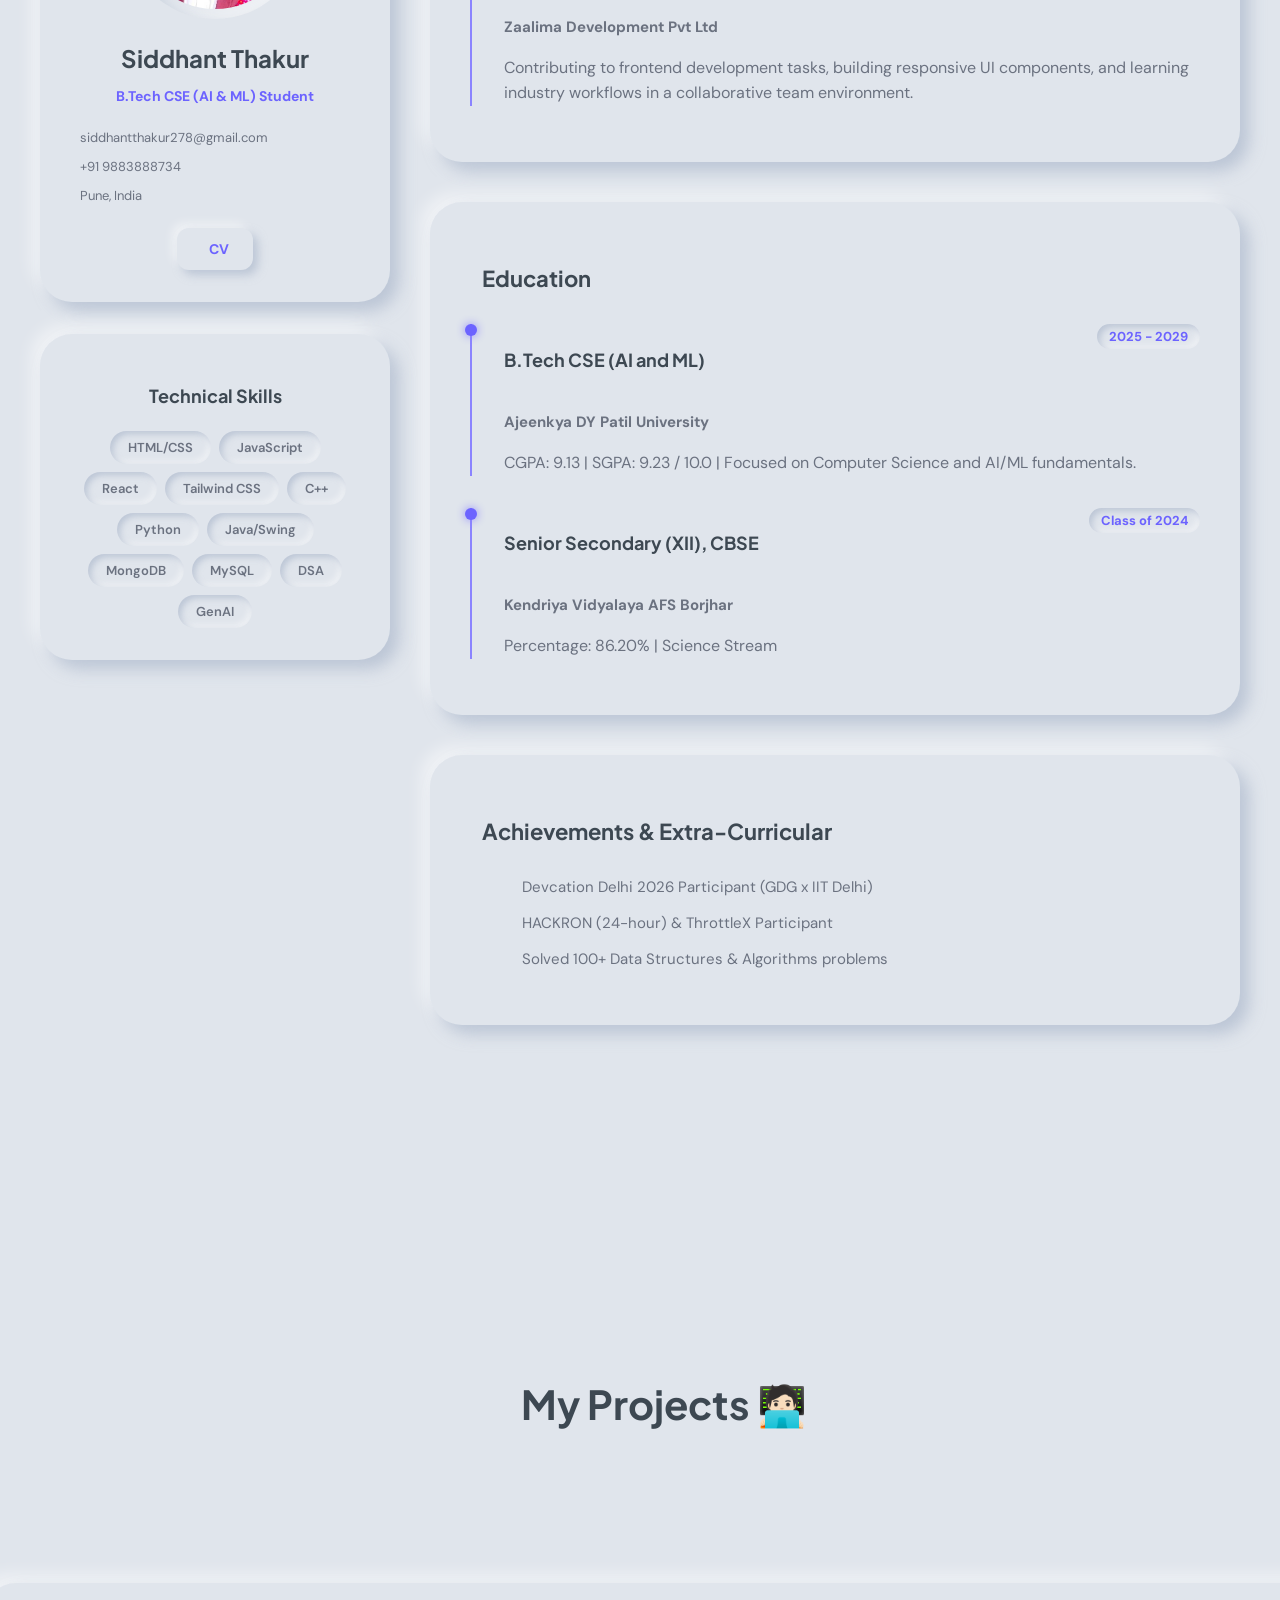
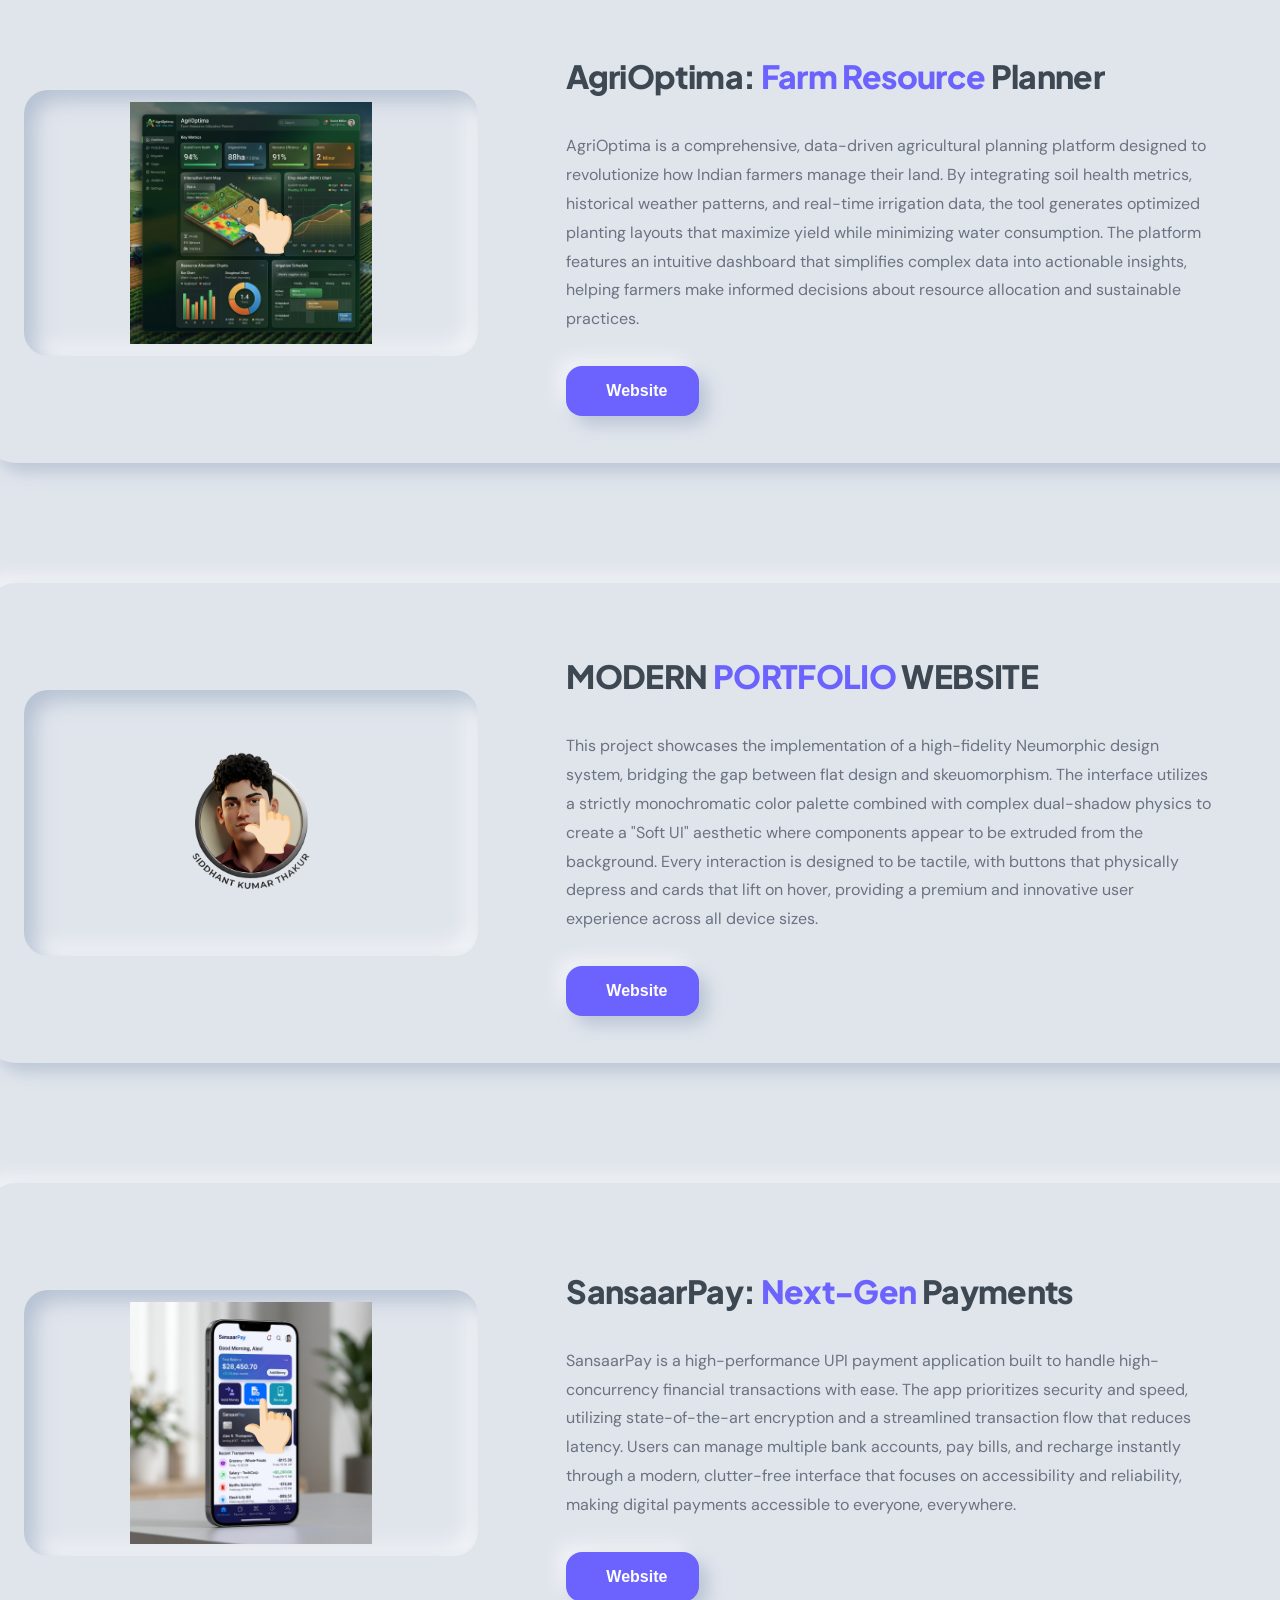
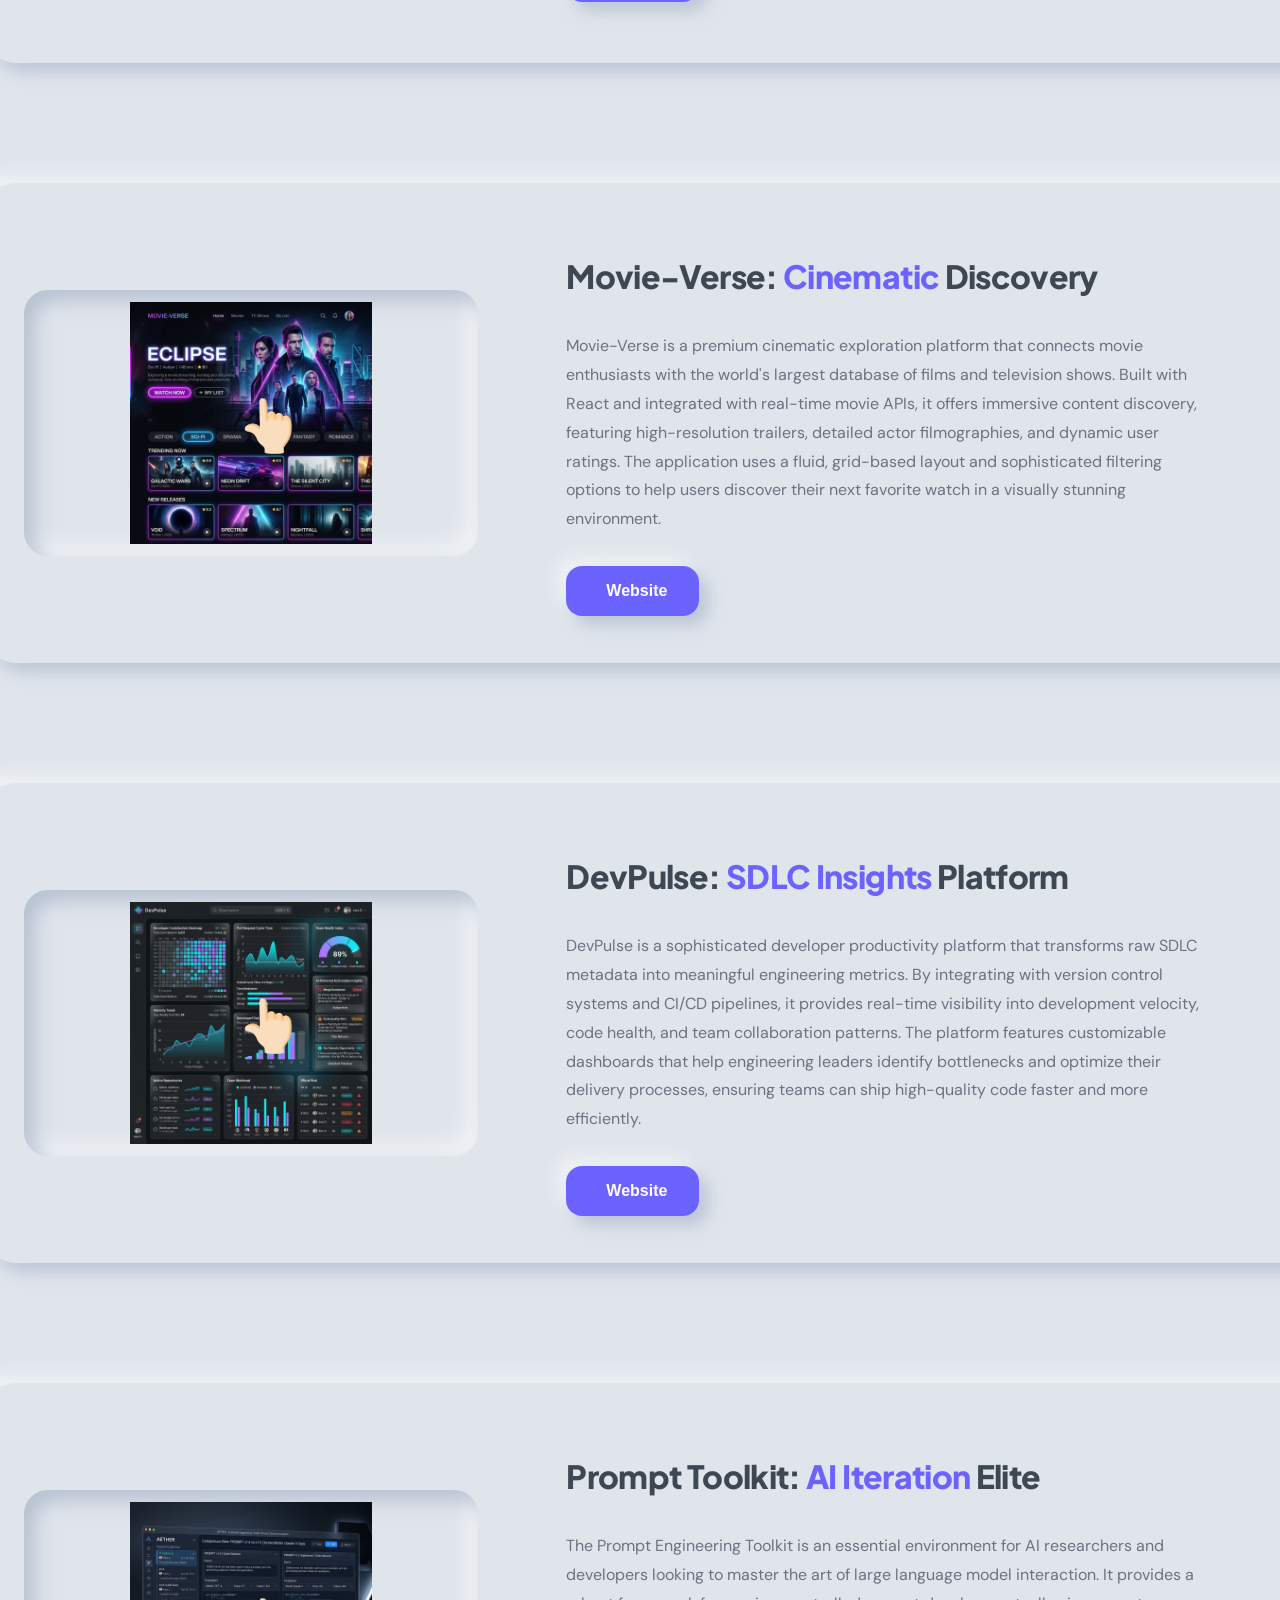
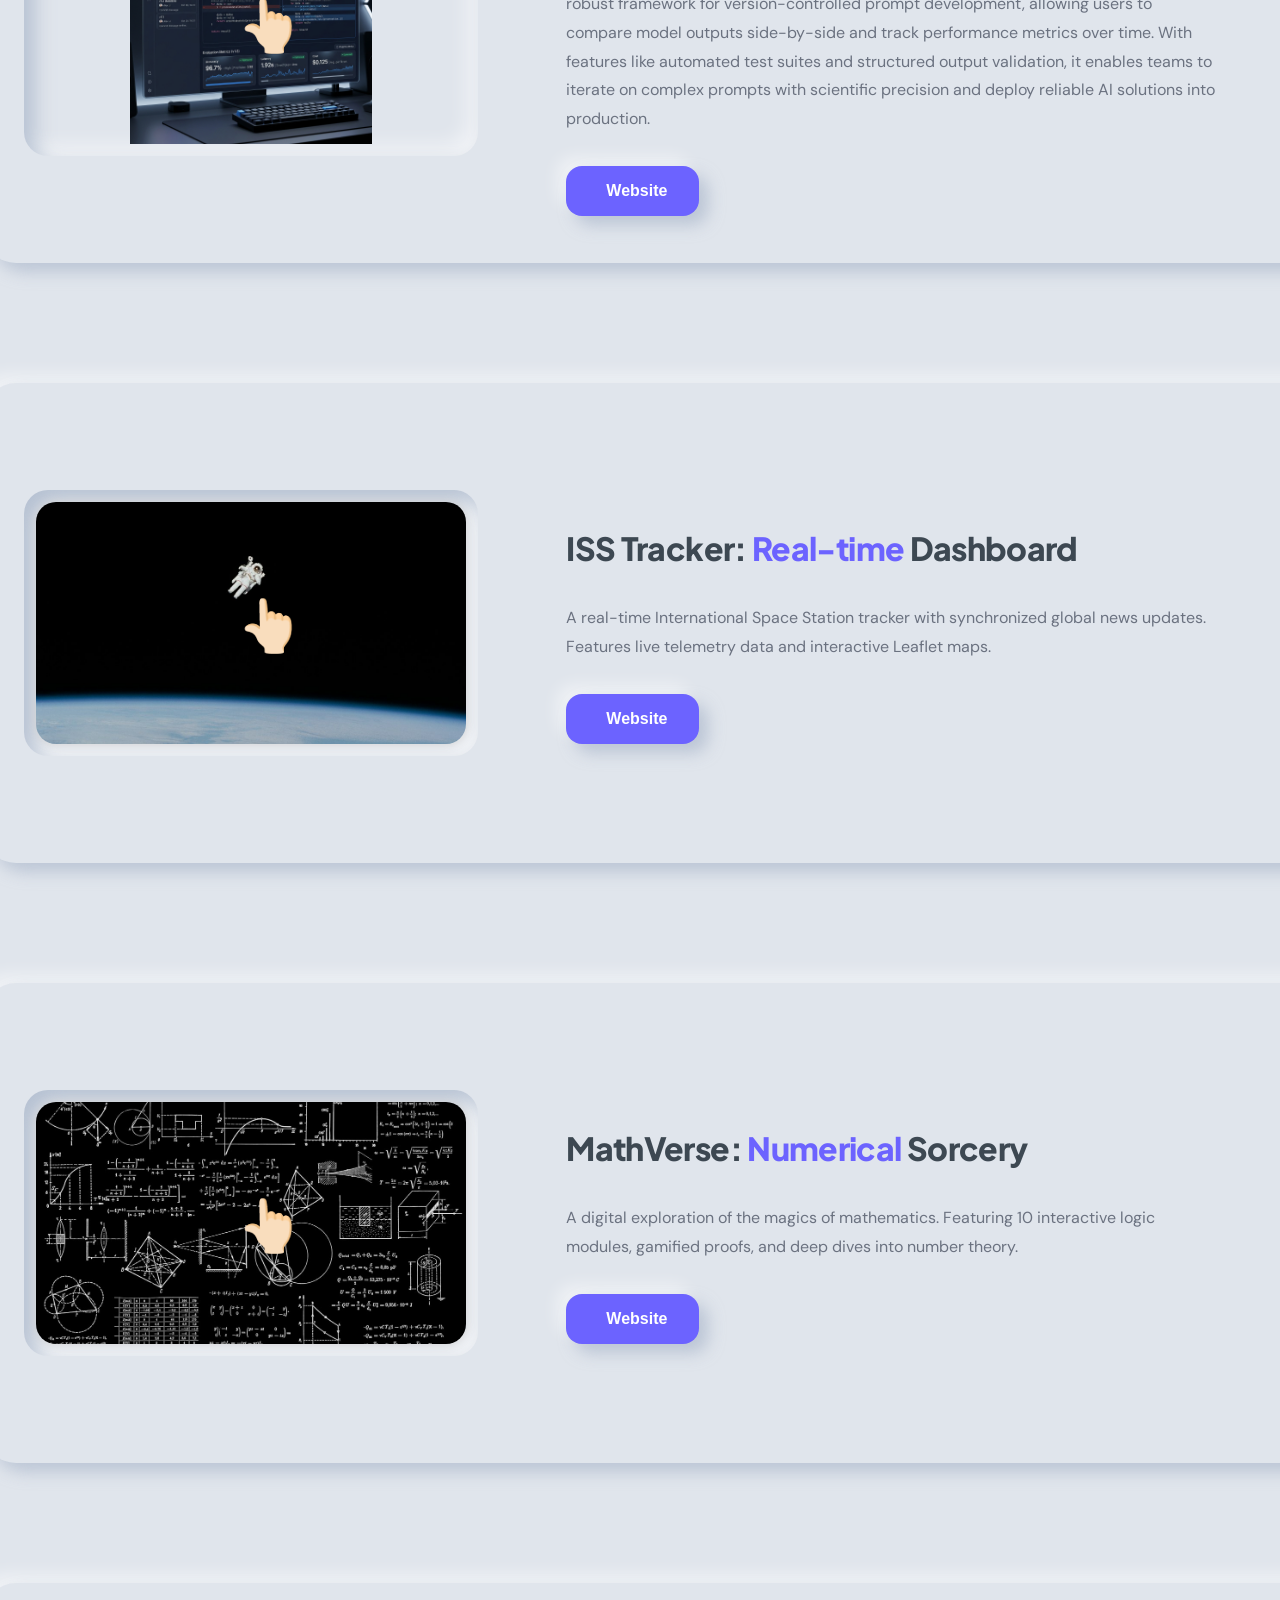
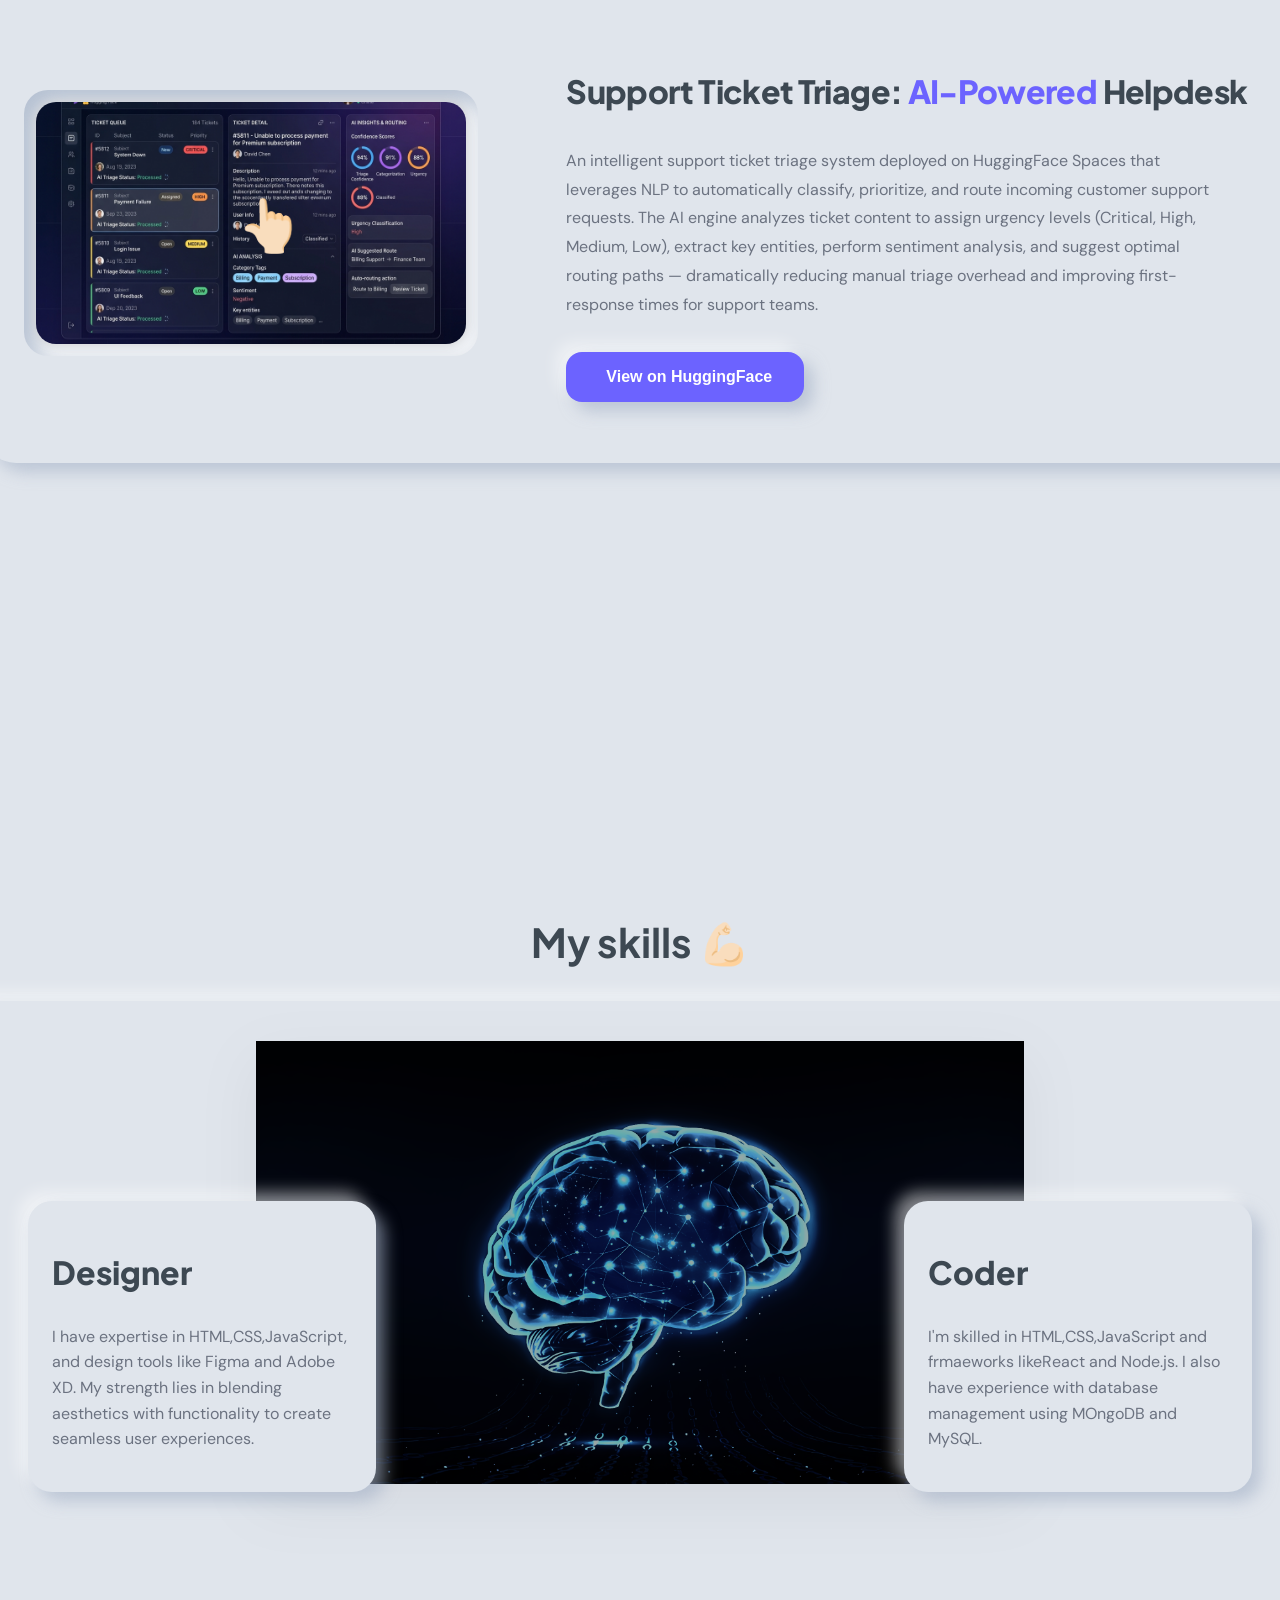
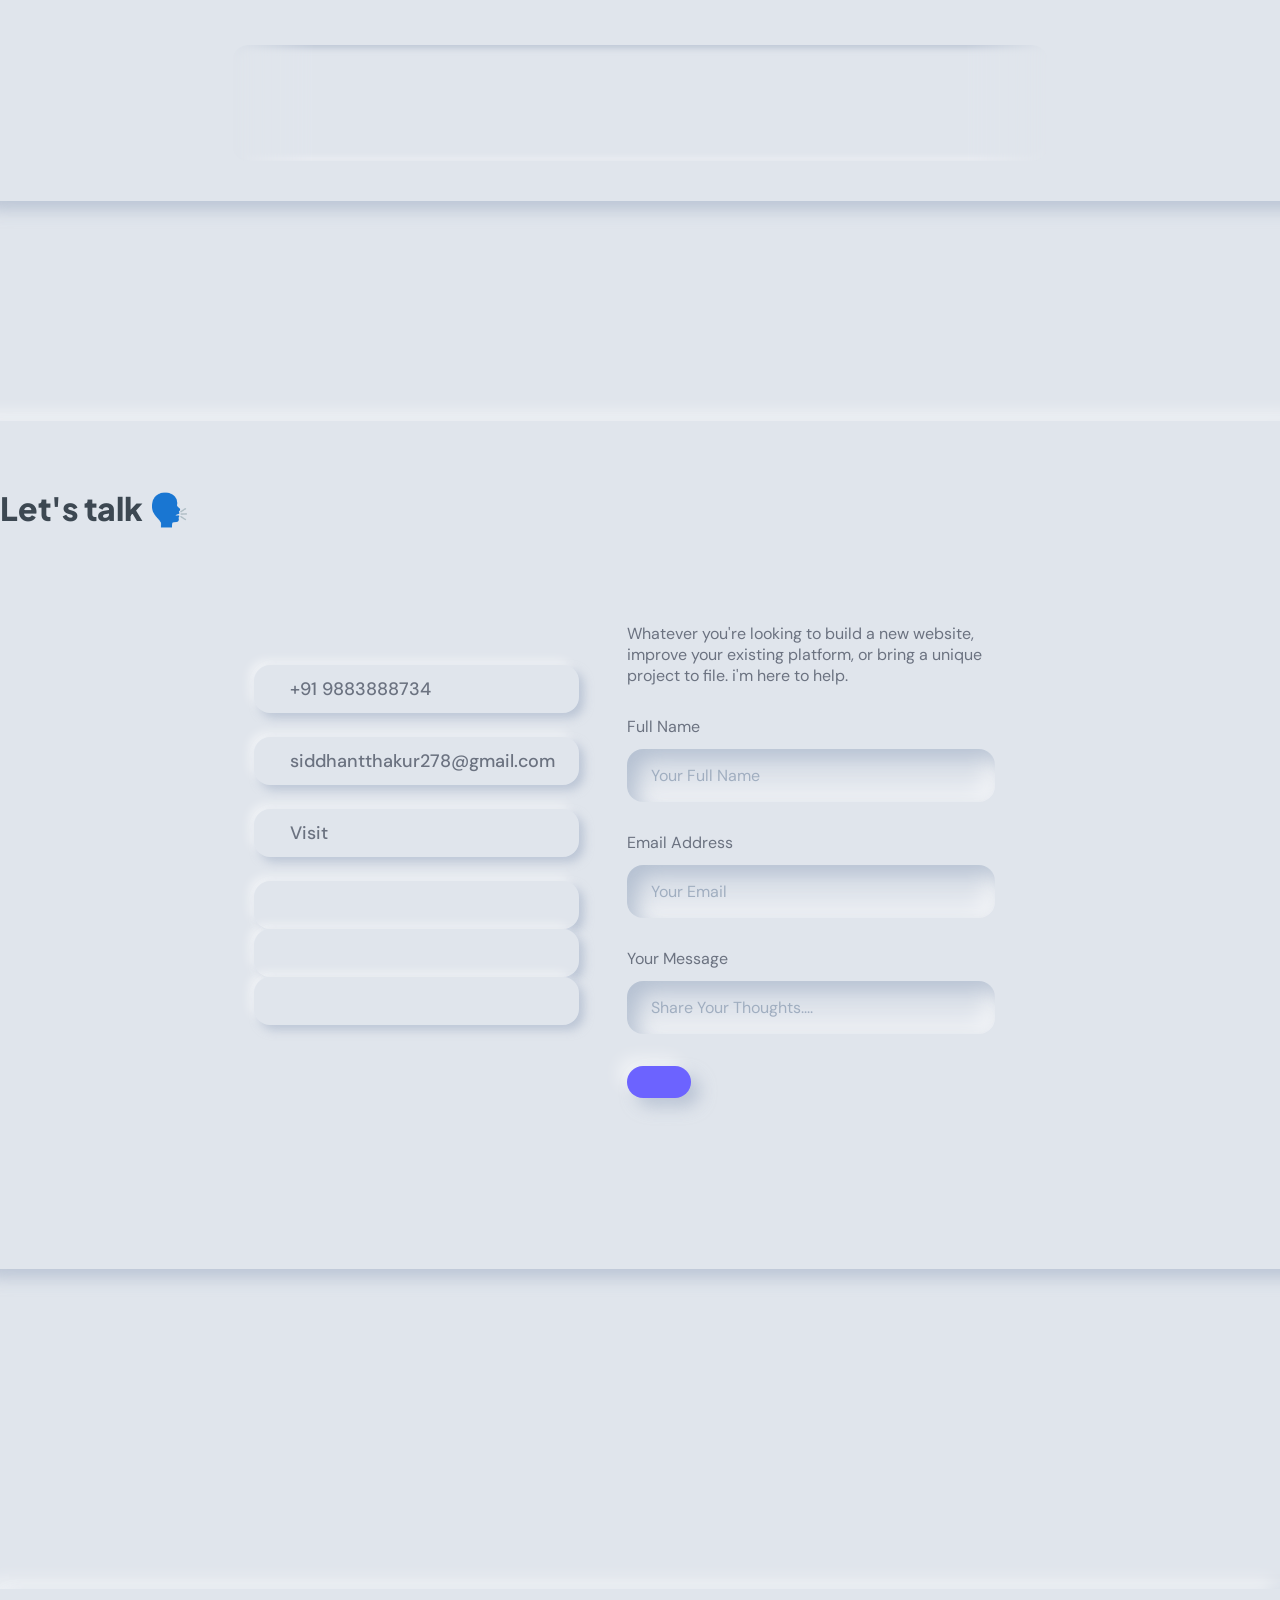
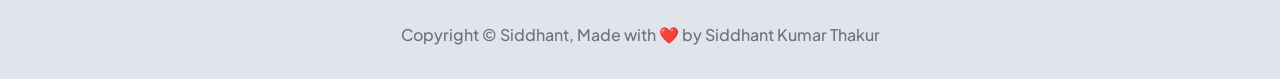
==== commit b92a6e7a: "feat: add Support Ticket Triage AI project card" ====
--- a/index.html
+++ b/index.html
@@ -308,6 +308,18 @@
                     <a href="https://magics-of-maths.vercel.app/" target="_blank"><button class="magnetic-btn"><i class='bxr  bx-link'></i>Website</button></a>
                 </div>
             </div>
+
+            <div class="project-card reveal">
+                <div class="project-vidbox autoBlur">
+                    <div class="hover-sign"></div>
+                    <img src="support-ticket-triage.png" alt="Support Ticket Triage AI" style="width: 100%; border-radius: 20px; box-shadow:0 0 10px lightgray; object-fit: cover; aspect-ratio: 16/9;">
+                </div>  
+                <div class="project-info fadeInRight">
+                    <h1>Support Ticket Triage: <span class="gradient">AI-Powered</span> Helpdesk</h1>
+                    <p>An intelligent support ticket triage system deployed on HuggingFace Spaces that leverages NLP to automatically classify, prioritize, and route incoming customer support requests. The AI engine analyzes ticket content to assign urgency levels (Critical, High, Medium, Low), extract key entities, perform sentiment analysis, and suggest optimal routing paths — dramatically reducing manual triage overhead and improving first-response times for support teams.</p>
+                    <a href="https://huggingface.co/spaces/Siddhantkt/support-ticket-triage" target="_blank"><button class="magnetic-btn"><i class='bxr  bx-link'></i>View on HuggingFace</button></a>
+                </div>
+            </div>
         </section>
         <section class="skills-section" id="skills">
             <h1 class="section-title autoDisplay">
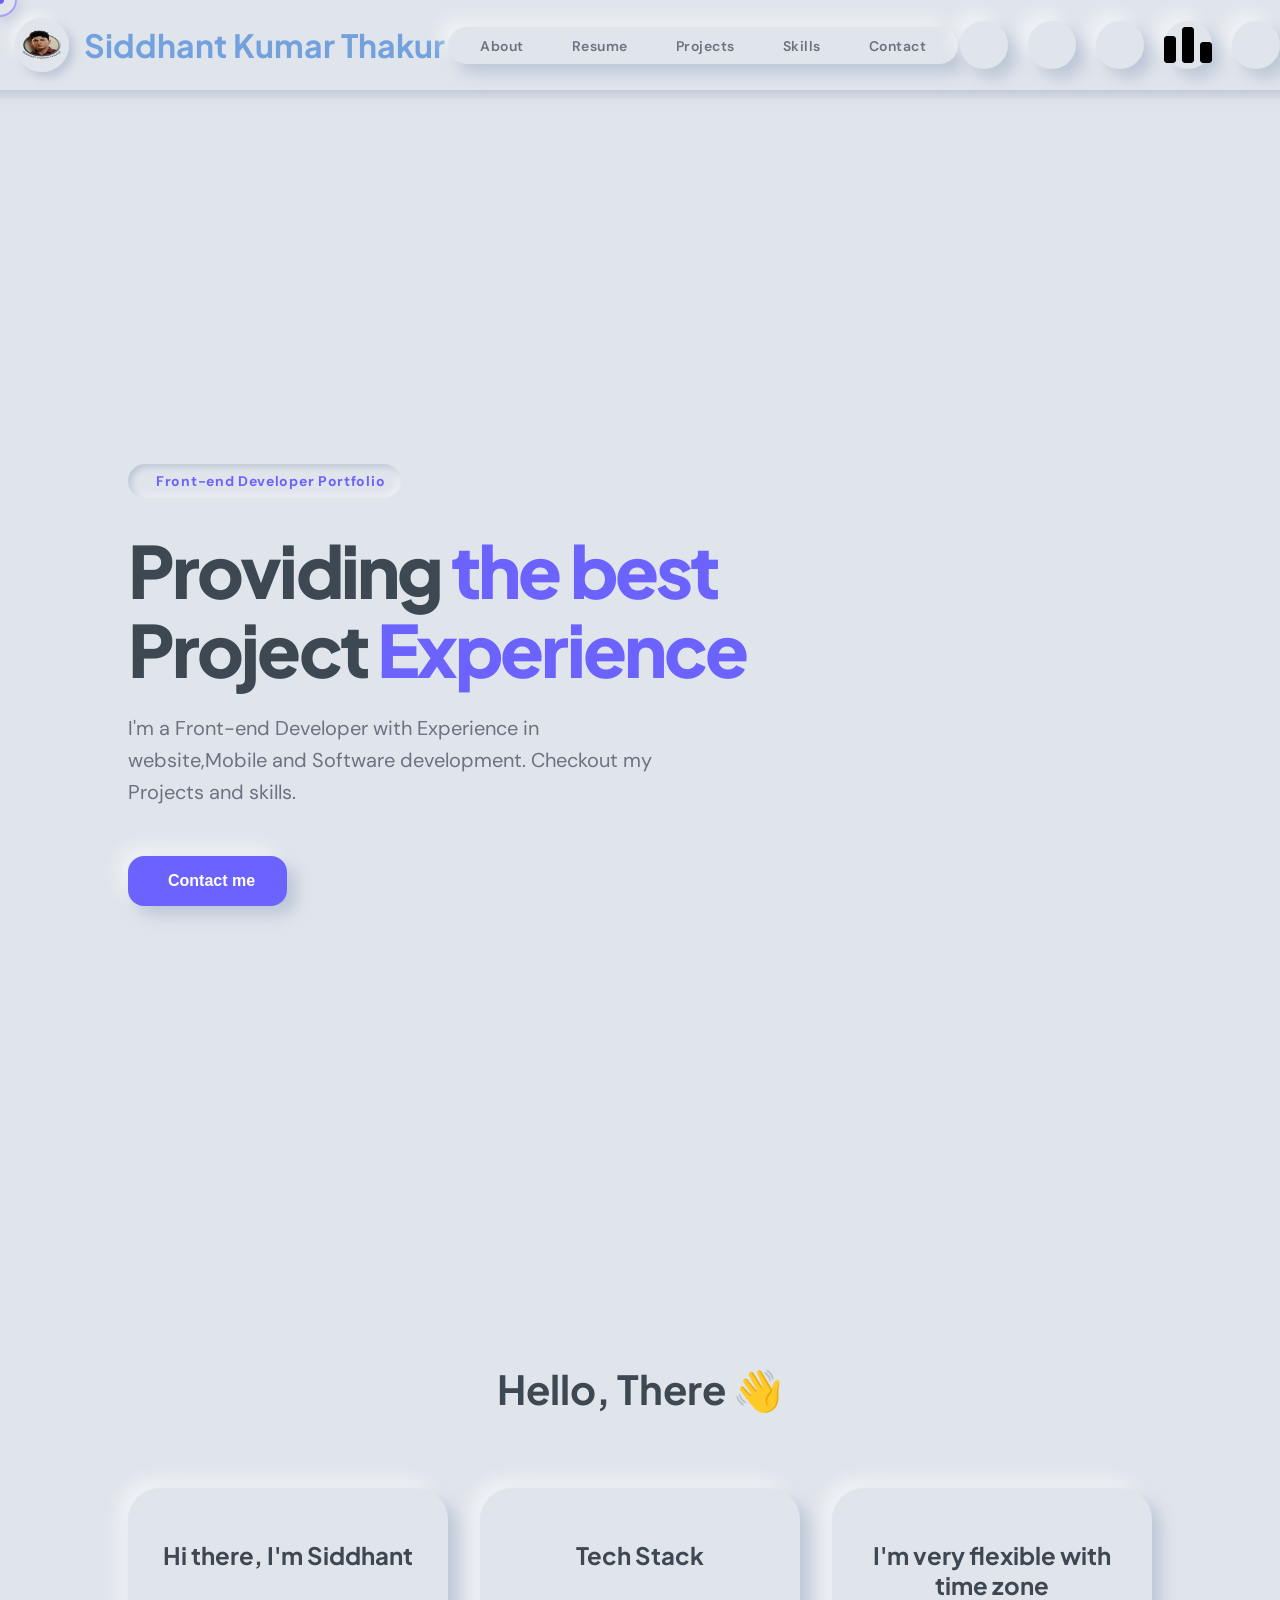
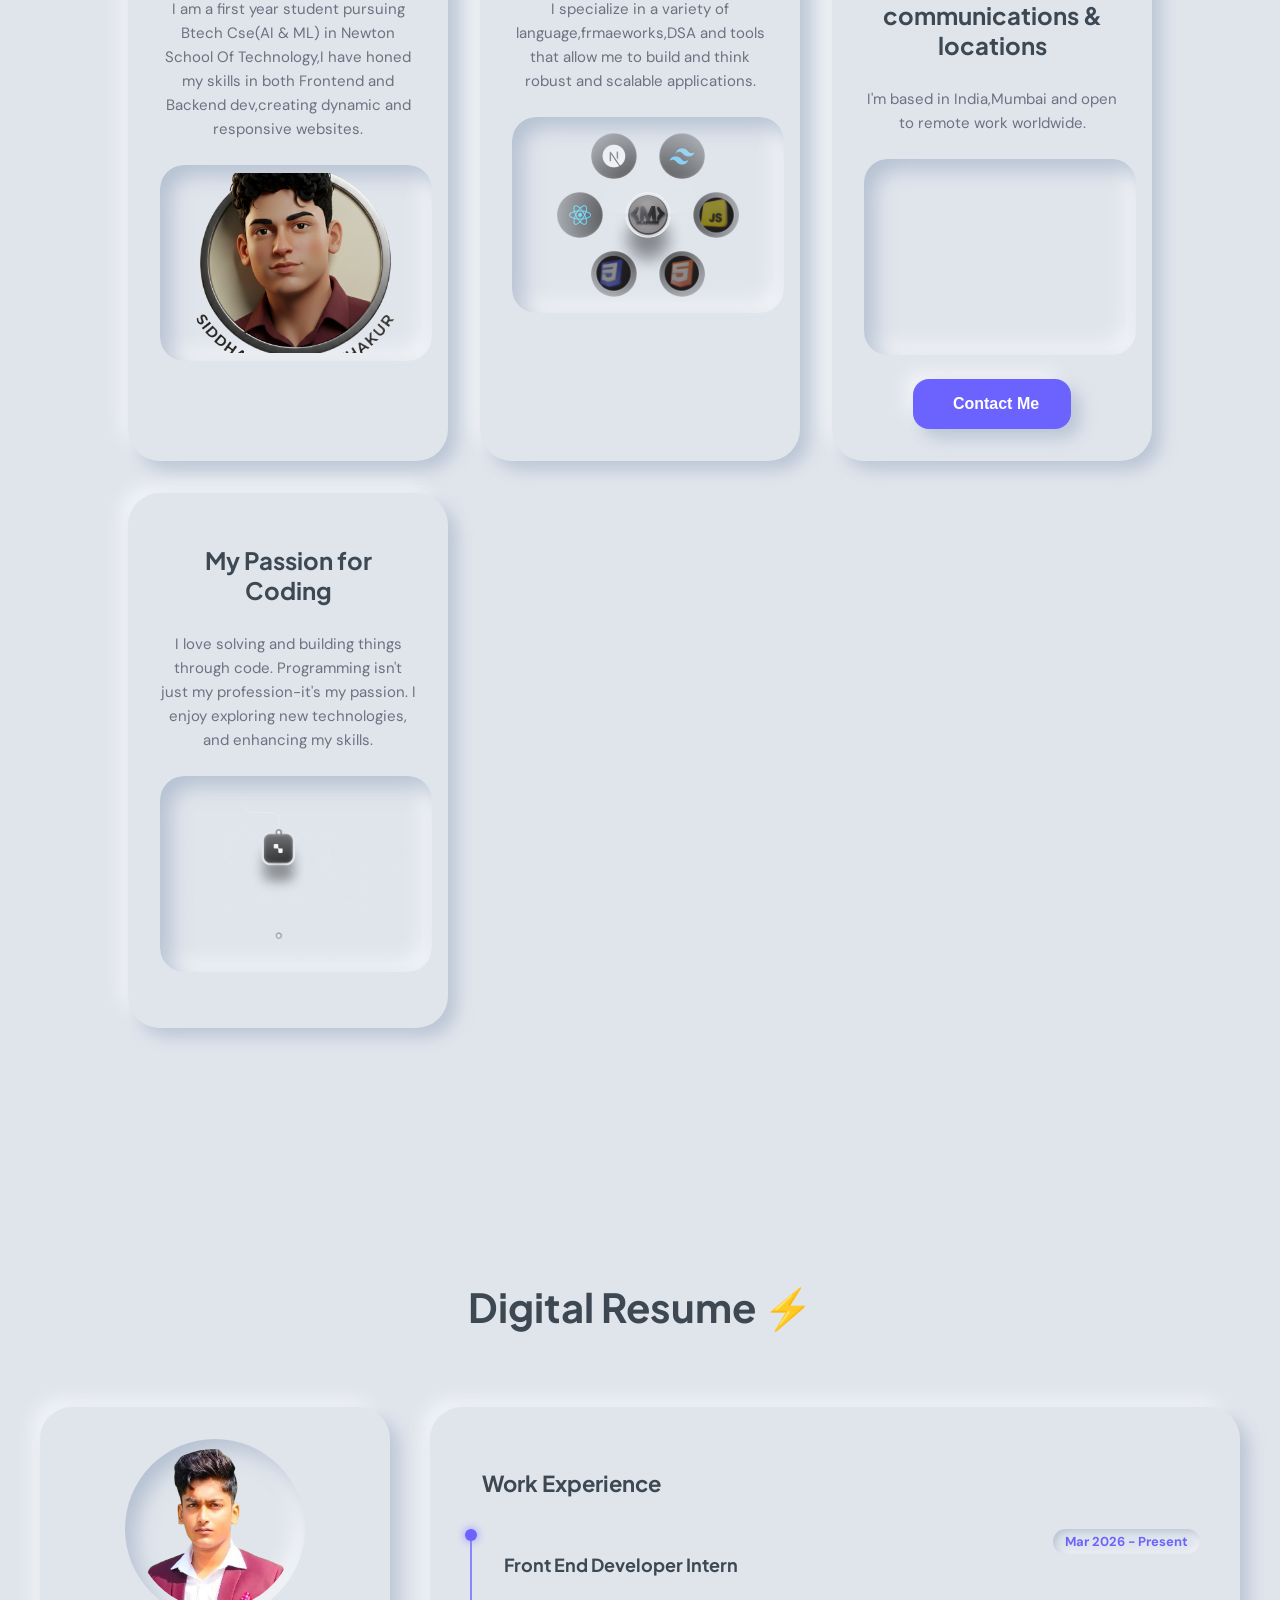
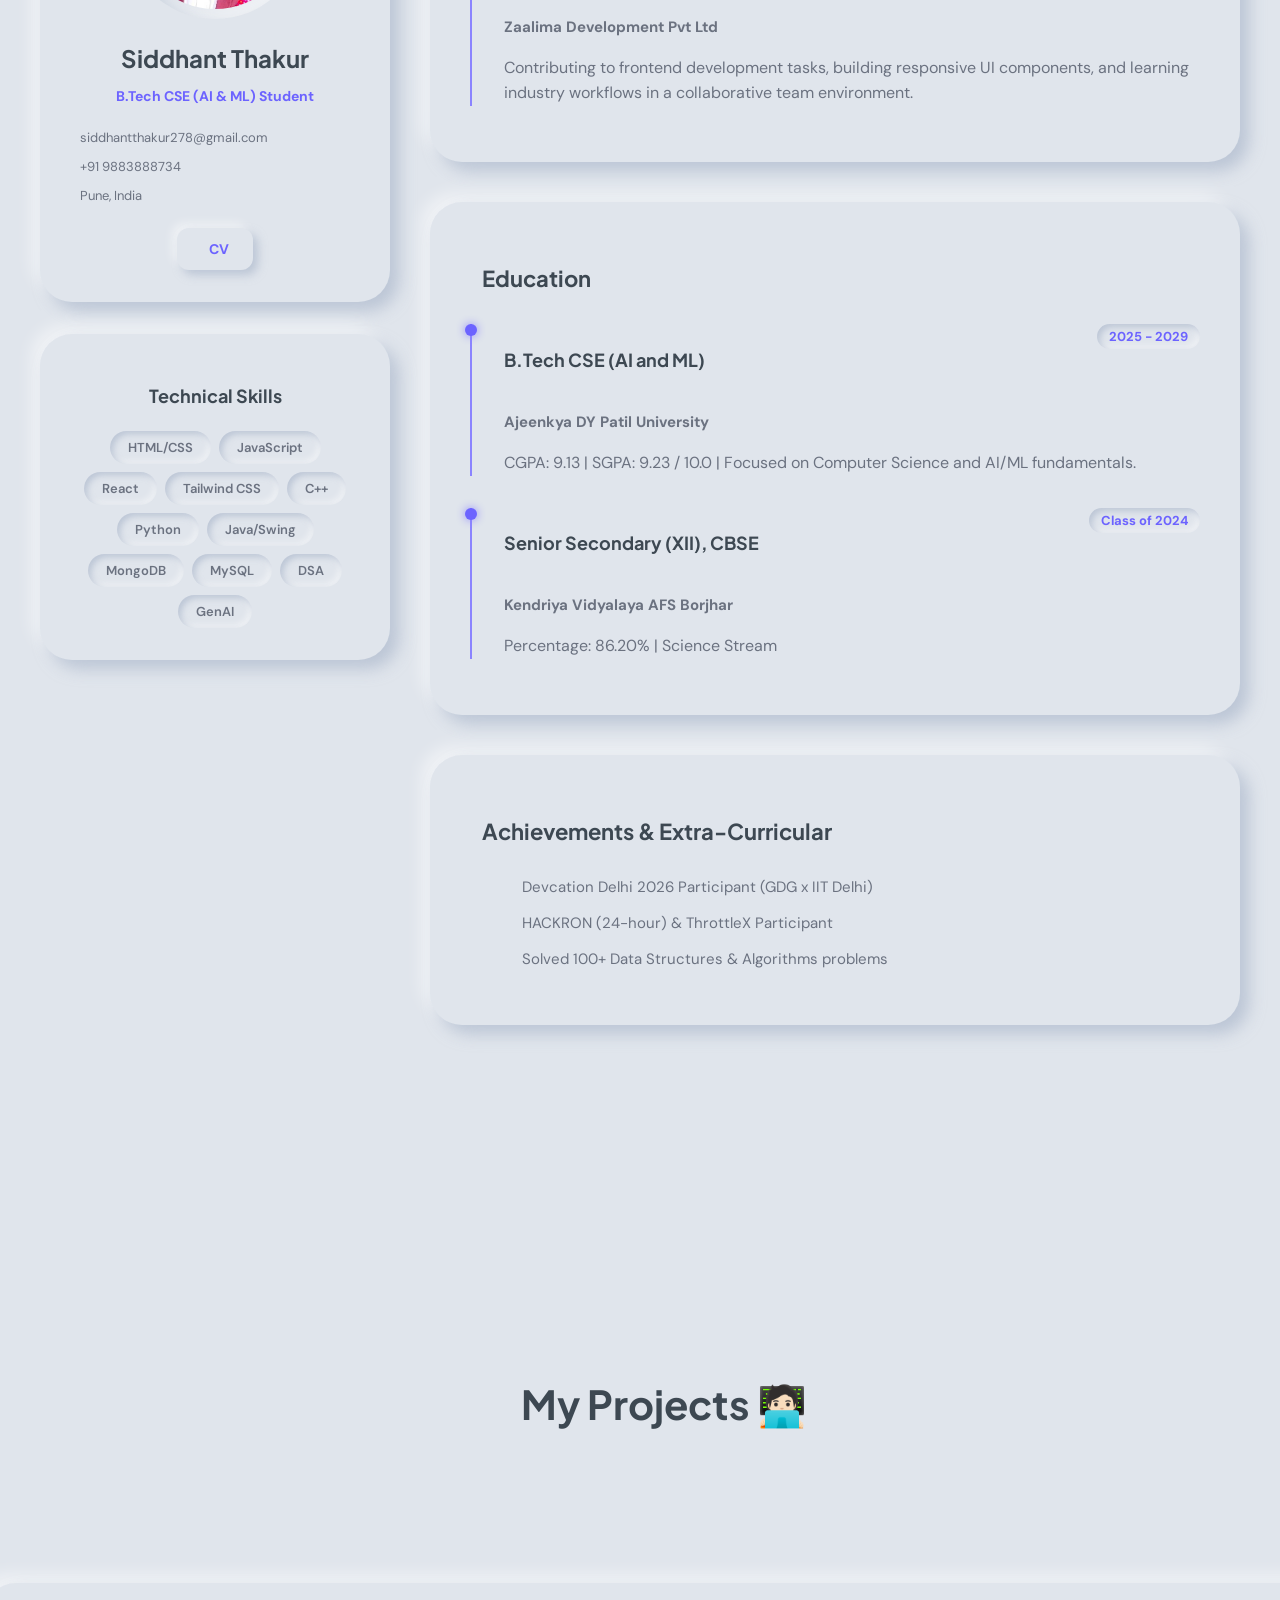
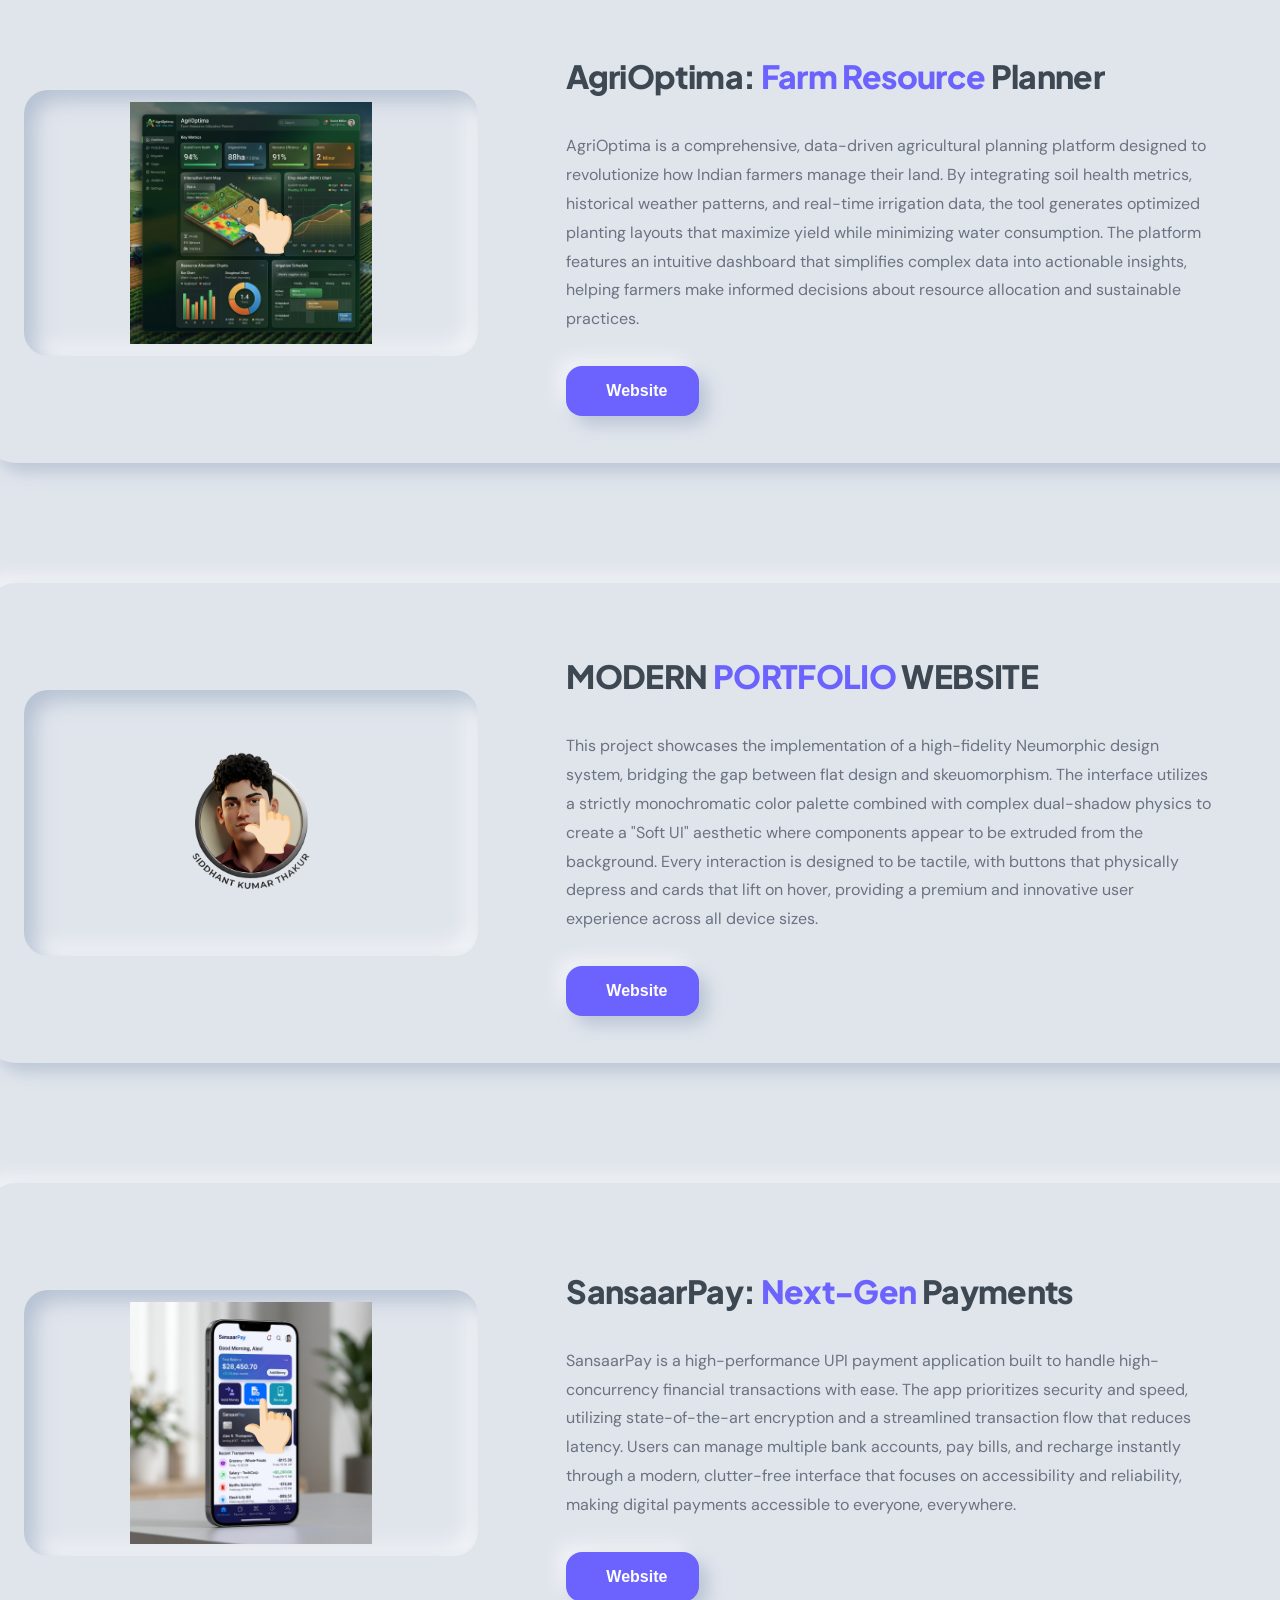
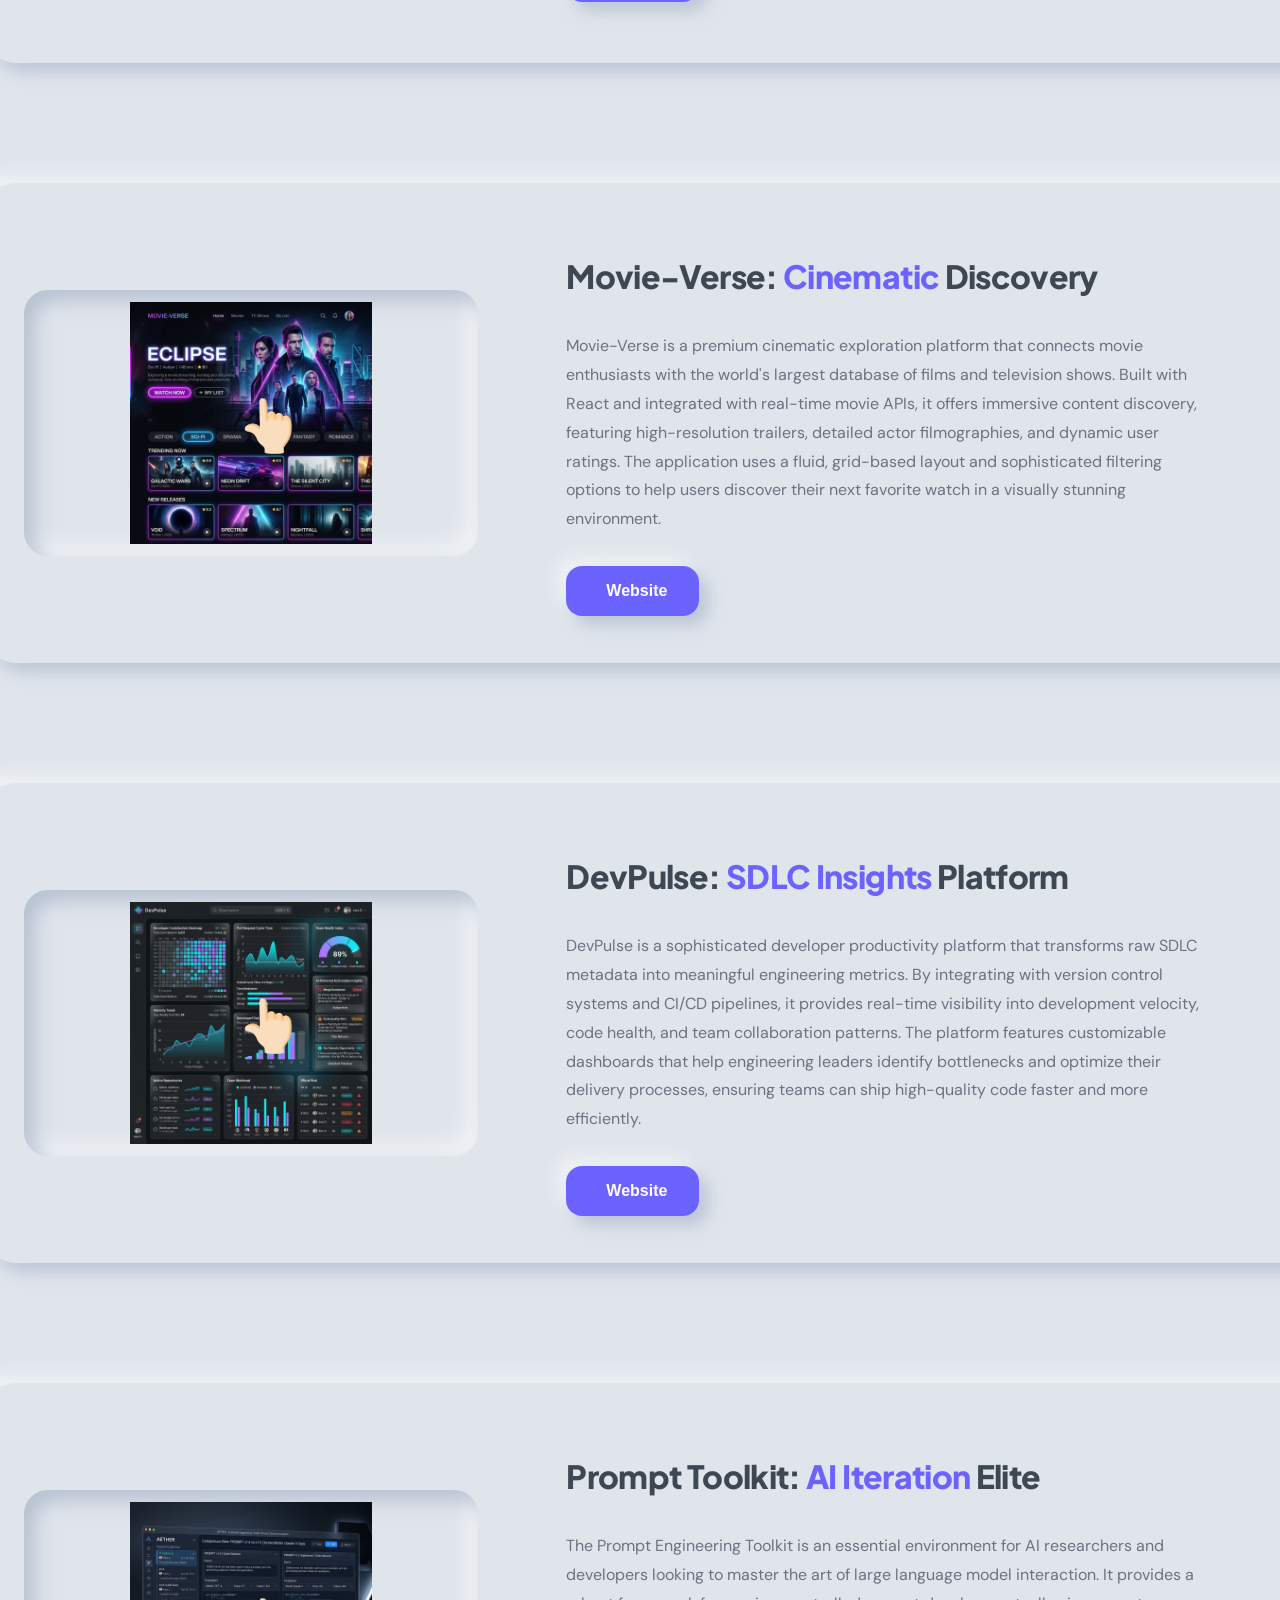
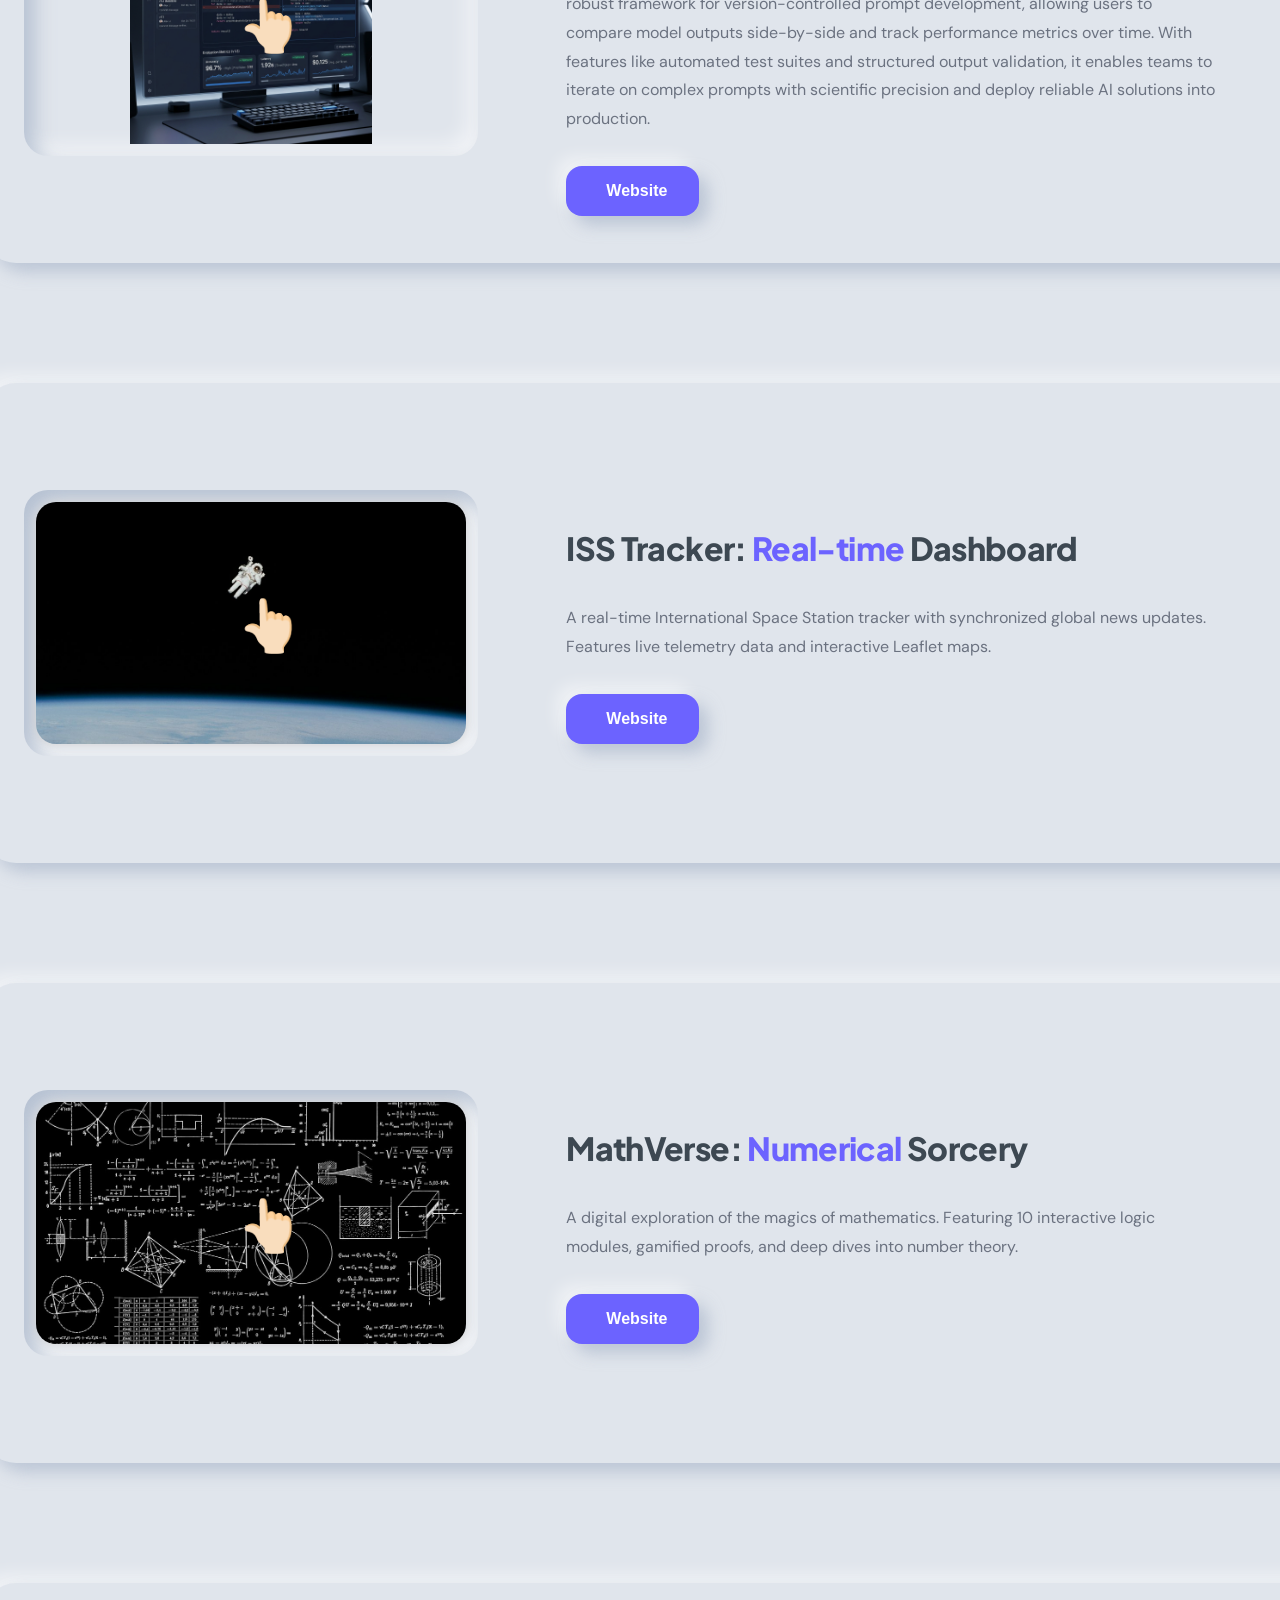
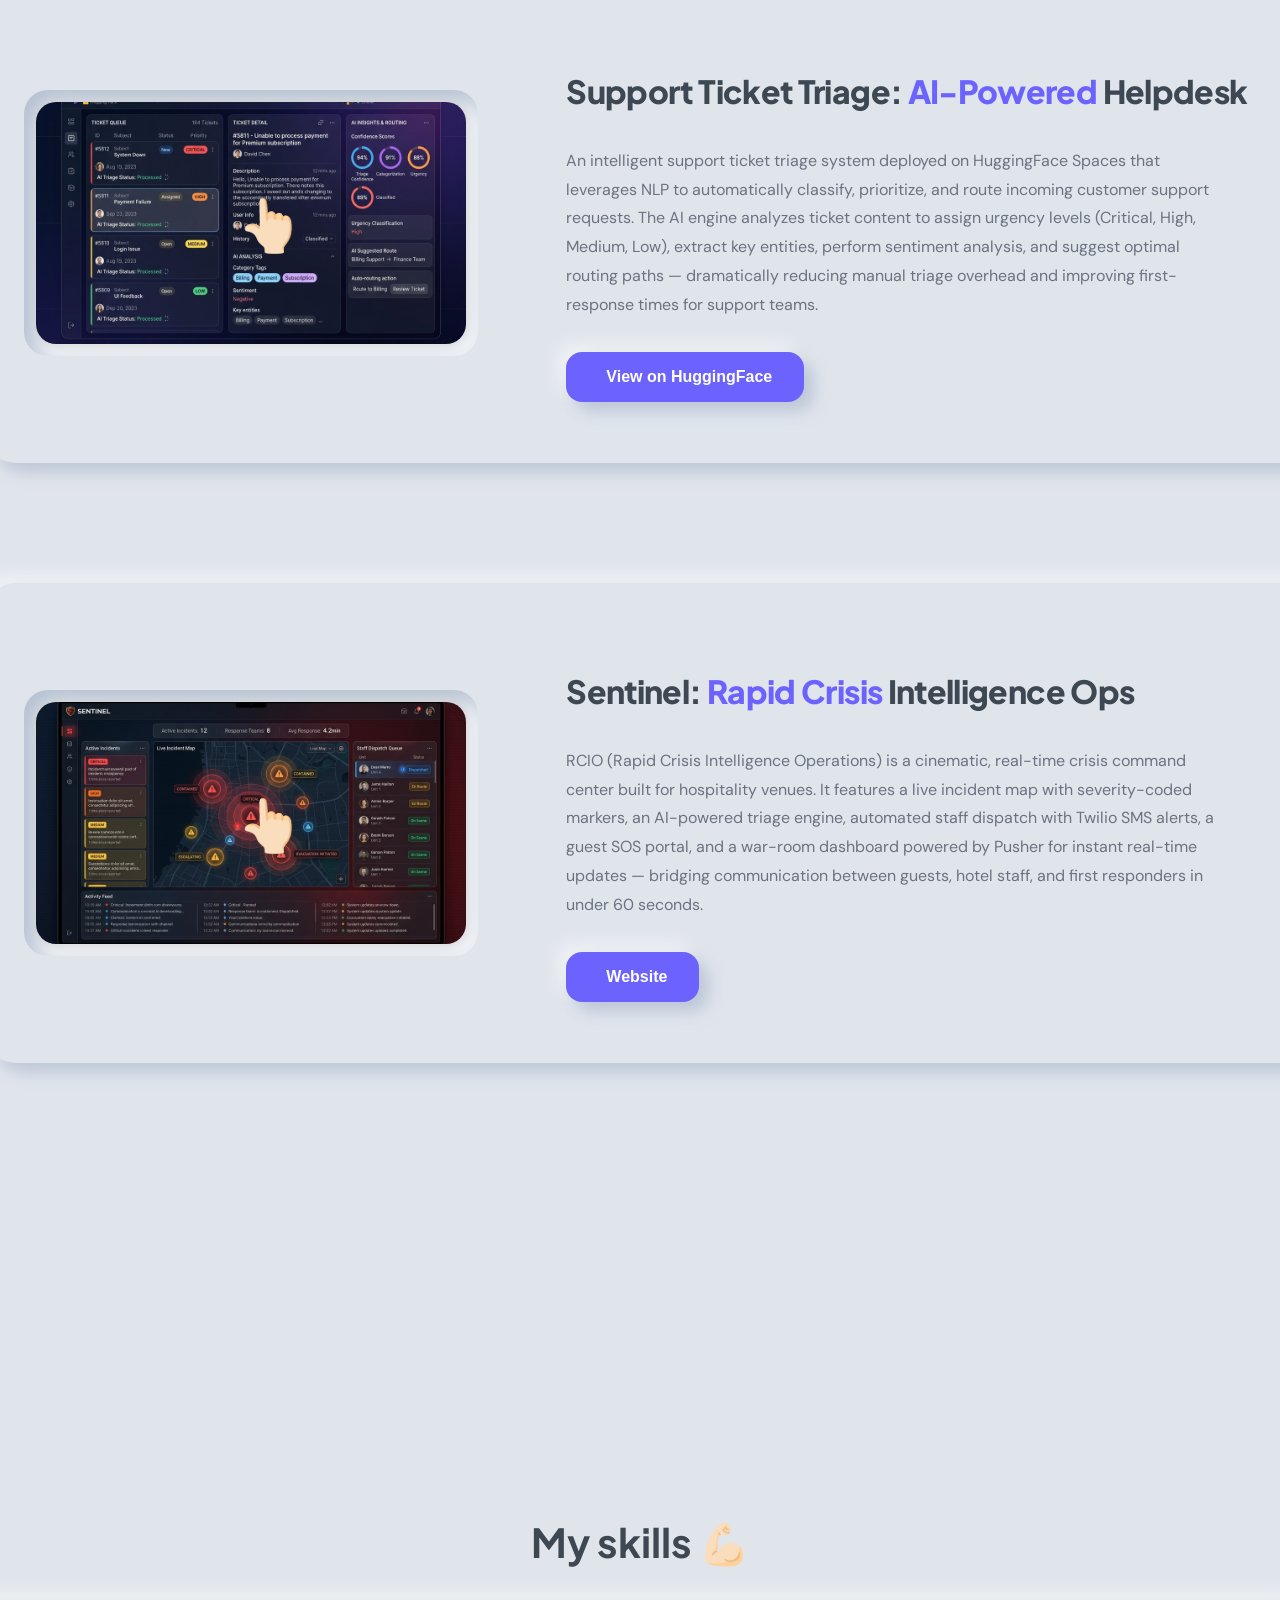
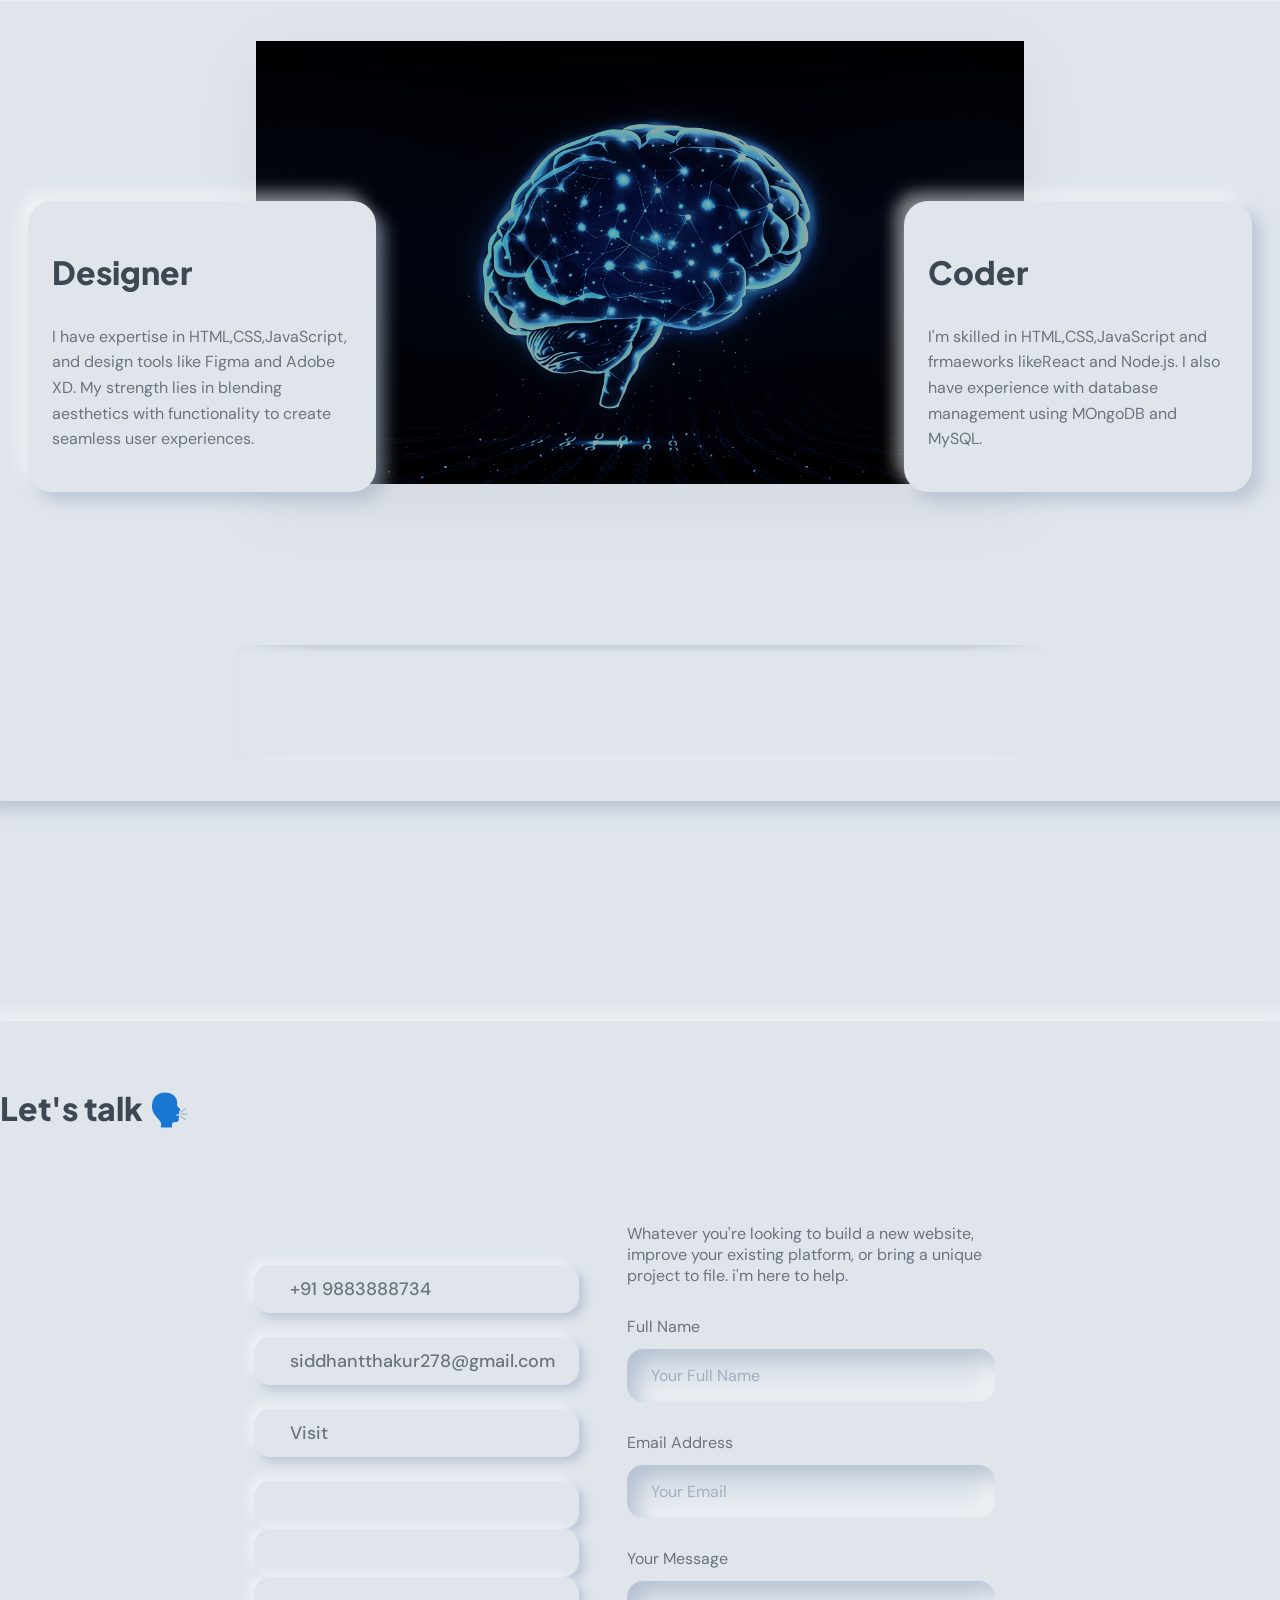
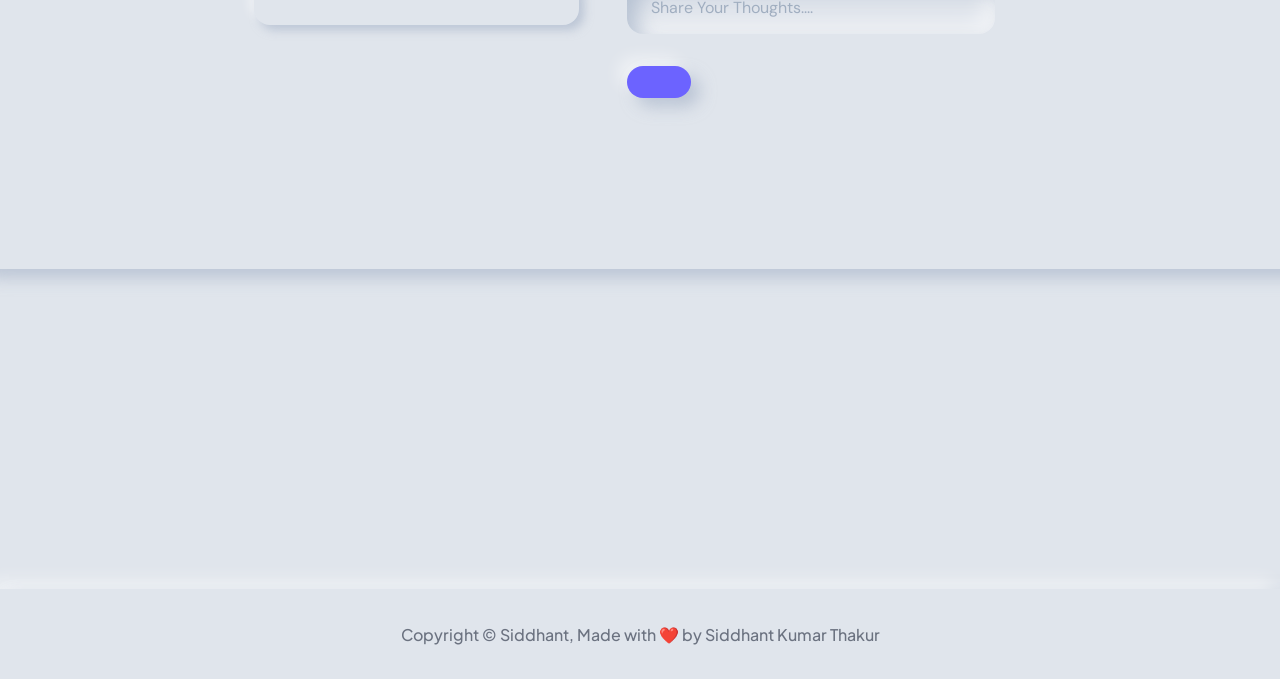
==== commit 6916d38a: "feat: add Sentinel RCIO crisis command center project" ====
--- a/index.html
+++ b/index.html
@@ -320,6 +320,18 @@
                     <a href="https://huggingface.co/spaces/Siddhantkt/support-ticket-triage" target="_blank"><button class="magnetic-btn"><i class='bxr  bx-link'></i>View on HuggingFace</button></a>
                 </div>
             </div>
+
+            <div class="project-card reveal">
+                <div class="project-vidbox autoBlur">
+                    <div class="hover-sign"></div>
+                    <img src="sentinel.png" alt="Sentinel RCIO Crisis Response Dashboard" style="width: 100%; border-radius: 20px; box-shadow:0 0 10px lightgray; object-fit: cover; aspect-ratio: 16/9;">
+                </div>
+                <div class="project-info fadeInRight">
+                    <h1>Sentinel: <span class="gradient">Rapid Crisis</span> Intelligence Ops</h1>
+                    <p>RCIO (Rapid Crisis Intelligence Operations) is a cinematic, real-time crisis command center built for hospitality venues. It features a live incident map with severity-coded markers, an AI-powered triage engine, automated staff dispatch with Twilio SMS alerts, a guest SOS portal, and a war-room dashboard powered by Pusher for instant real-time updates — bridging communication between guests, hotel staff, and first responders in under 60 seconds.</p>
+                    <a href="https://sentinel-ashen-two.vercel.app/" target="_blank"><button class="magnetic-btn"><i class='bxr  bx-link'></i>Website</button></a>
+                </div>
+            </div>
         </section>
         <section class="skills-section" id="skills">
             <h1 class="section-title autoDisplay">
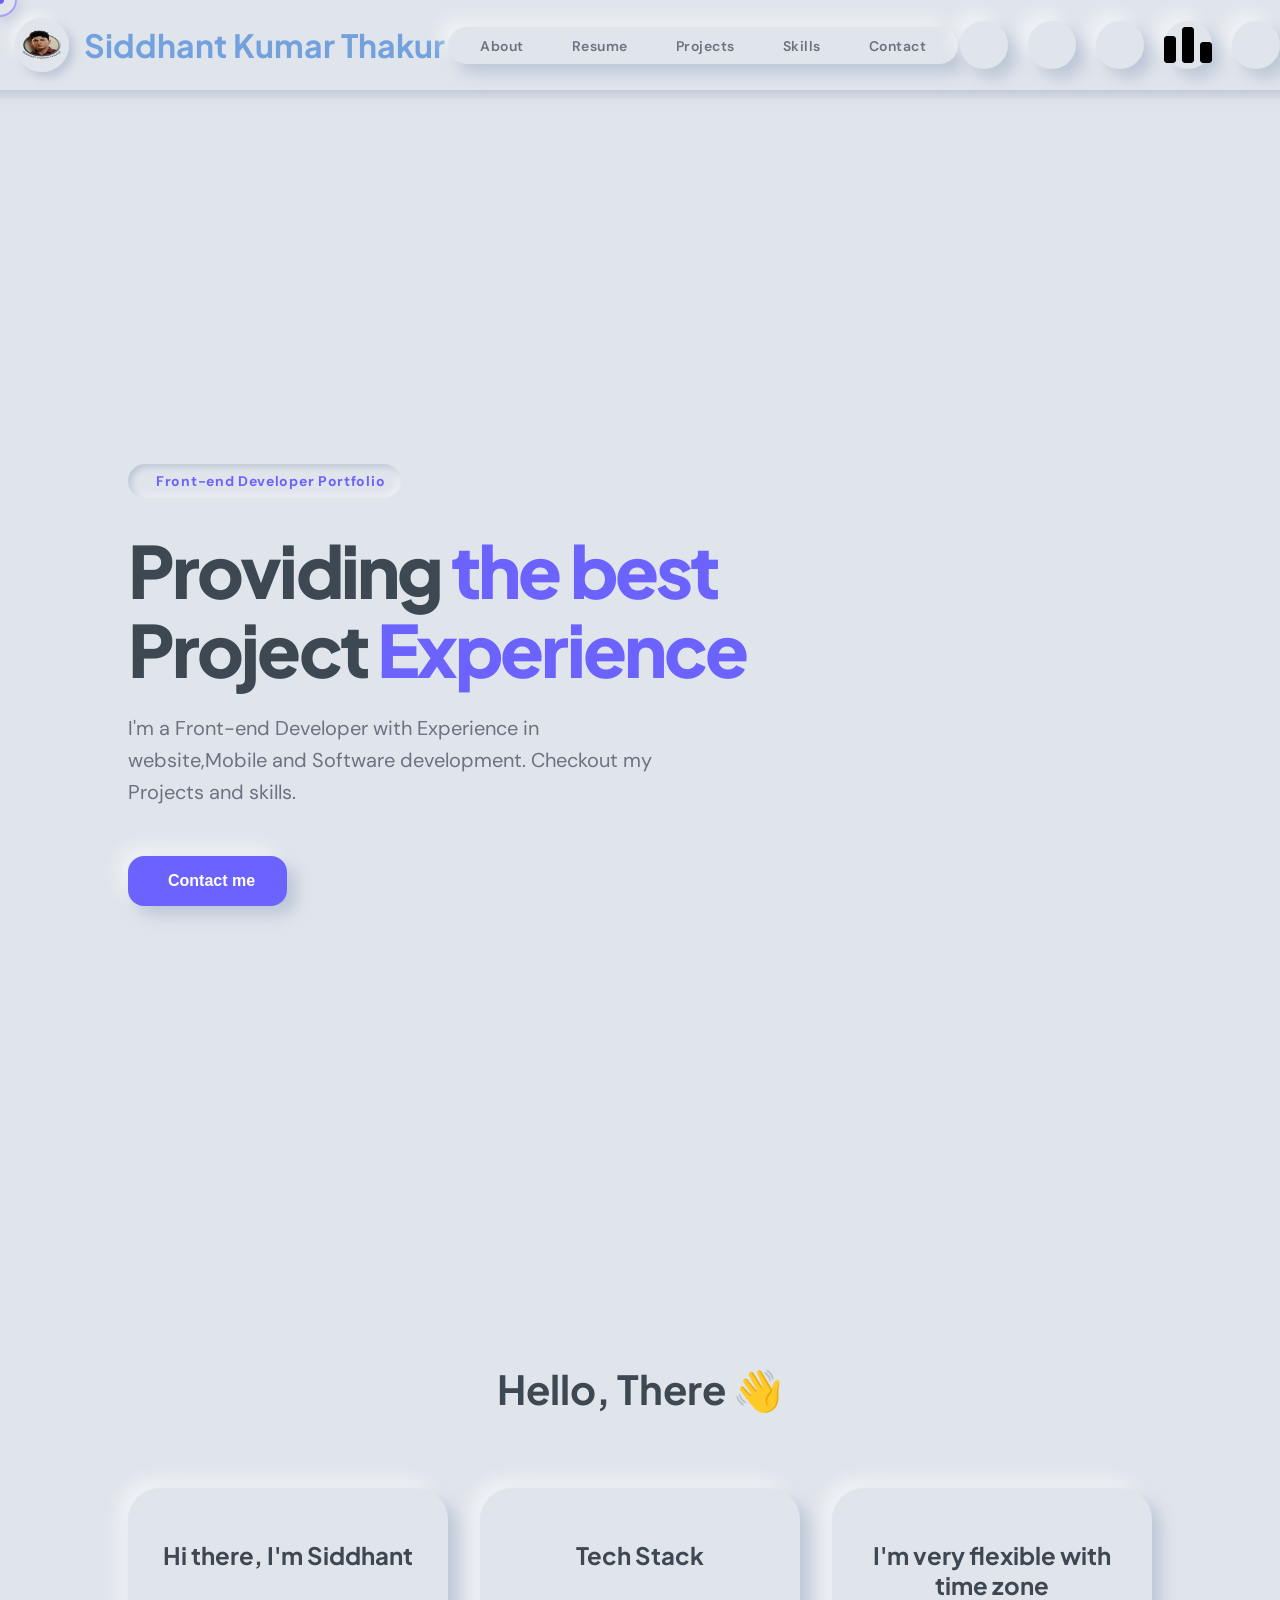
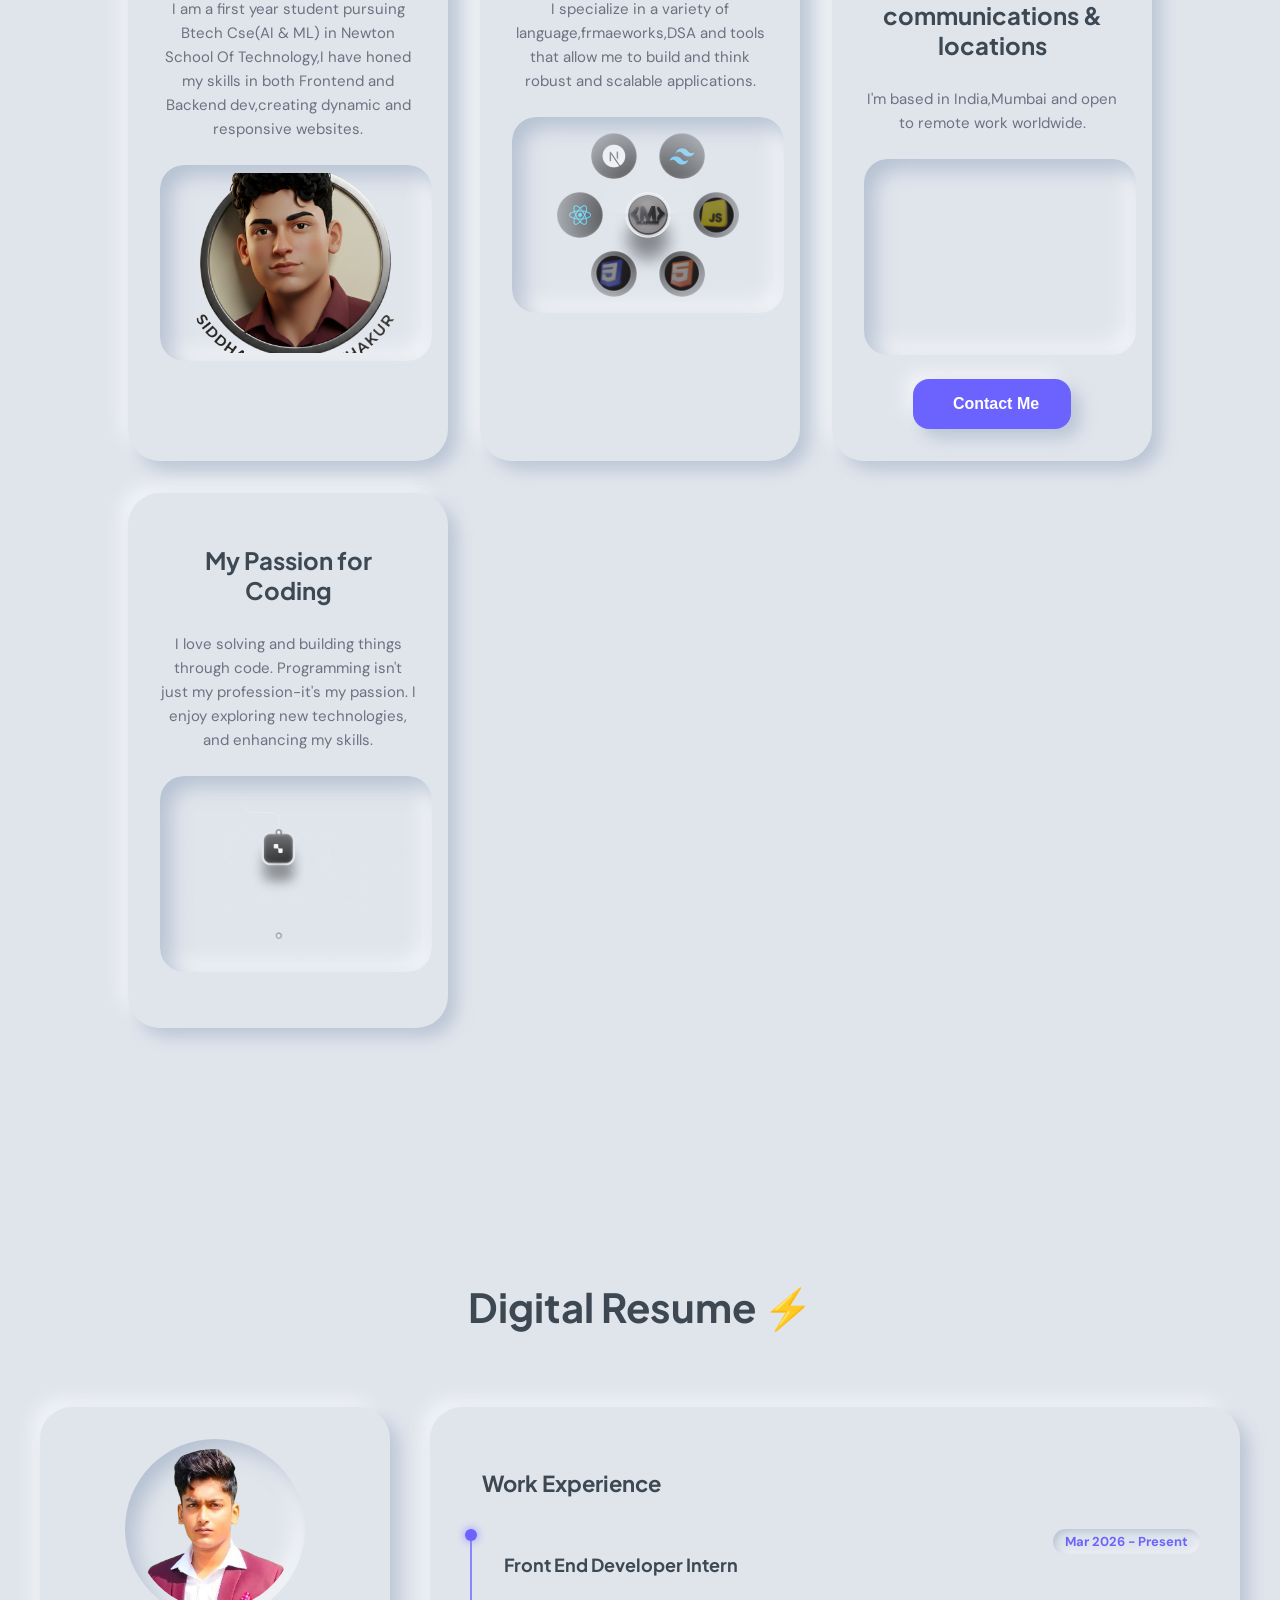
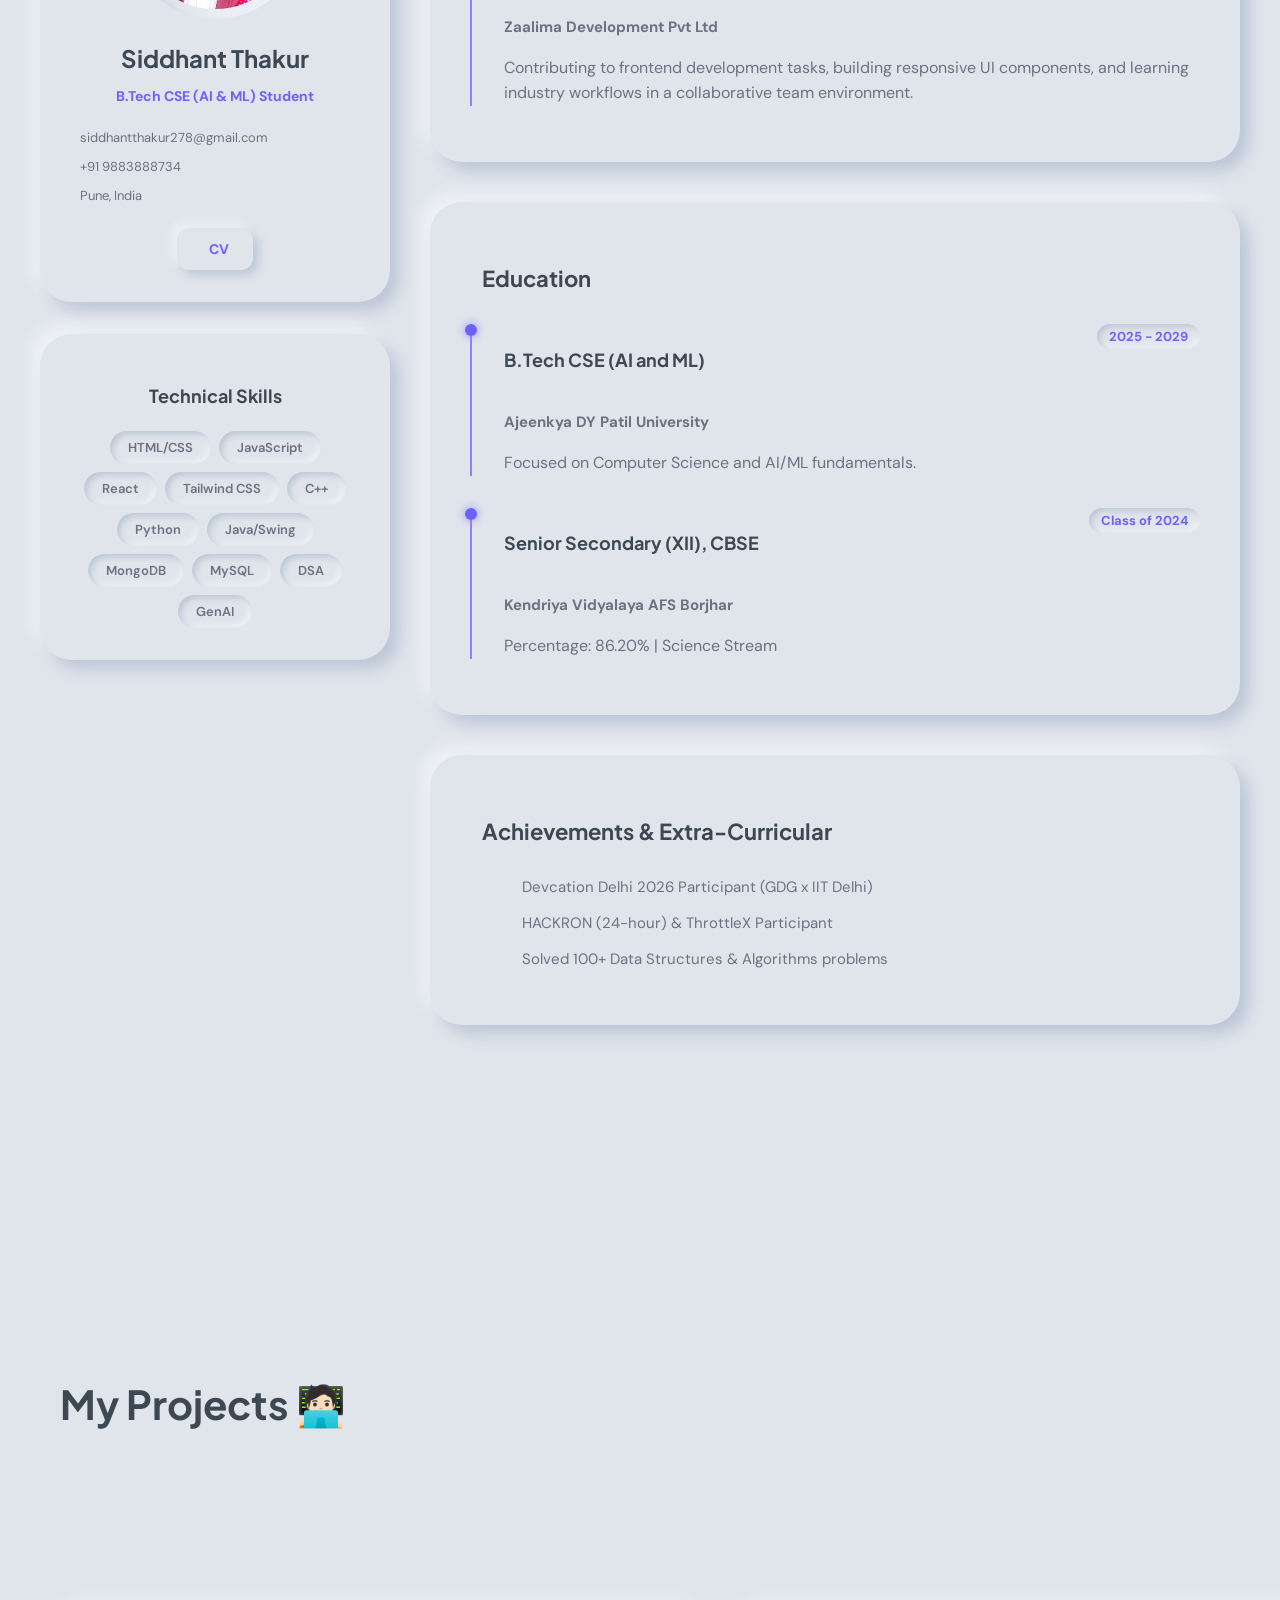
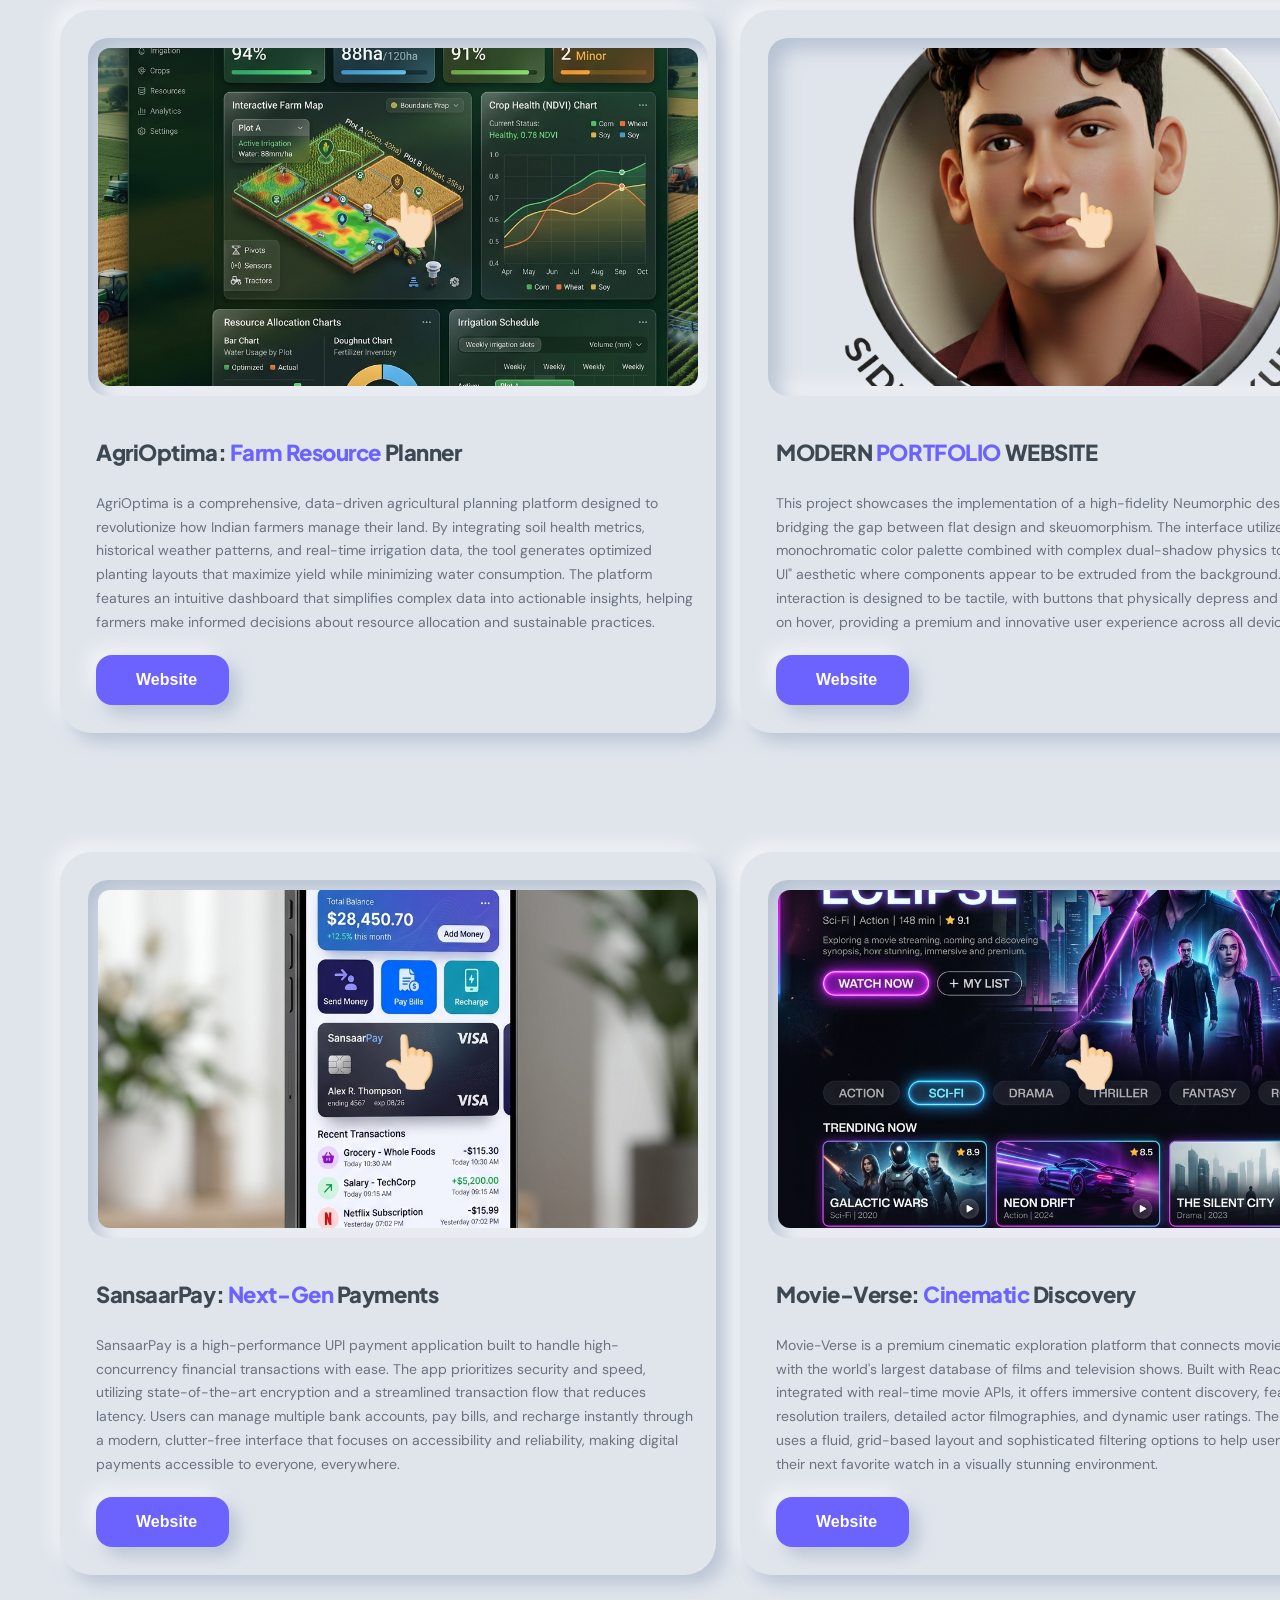
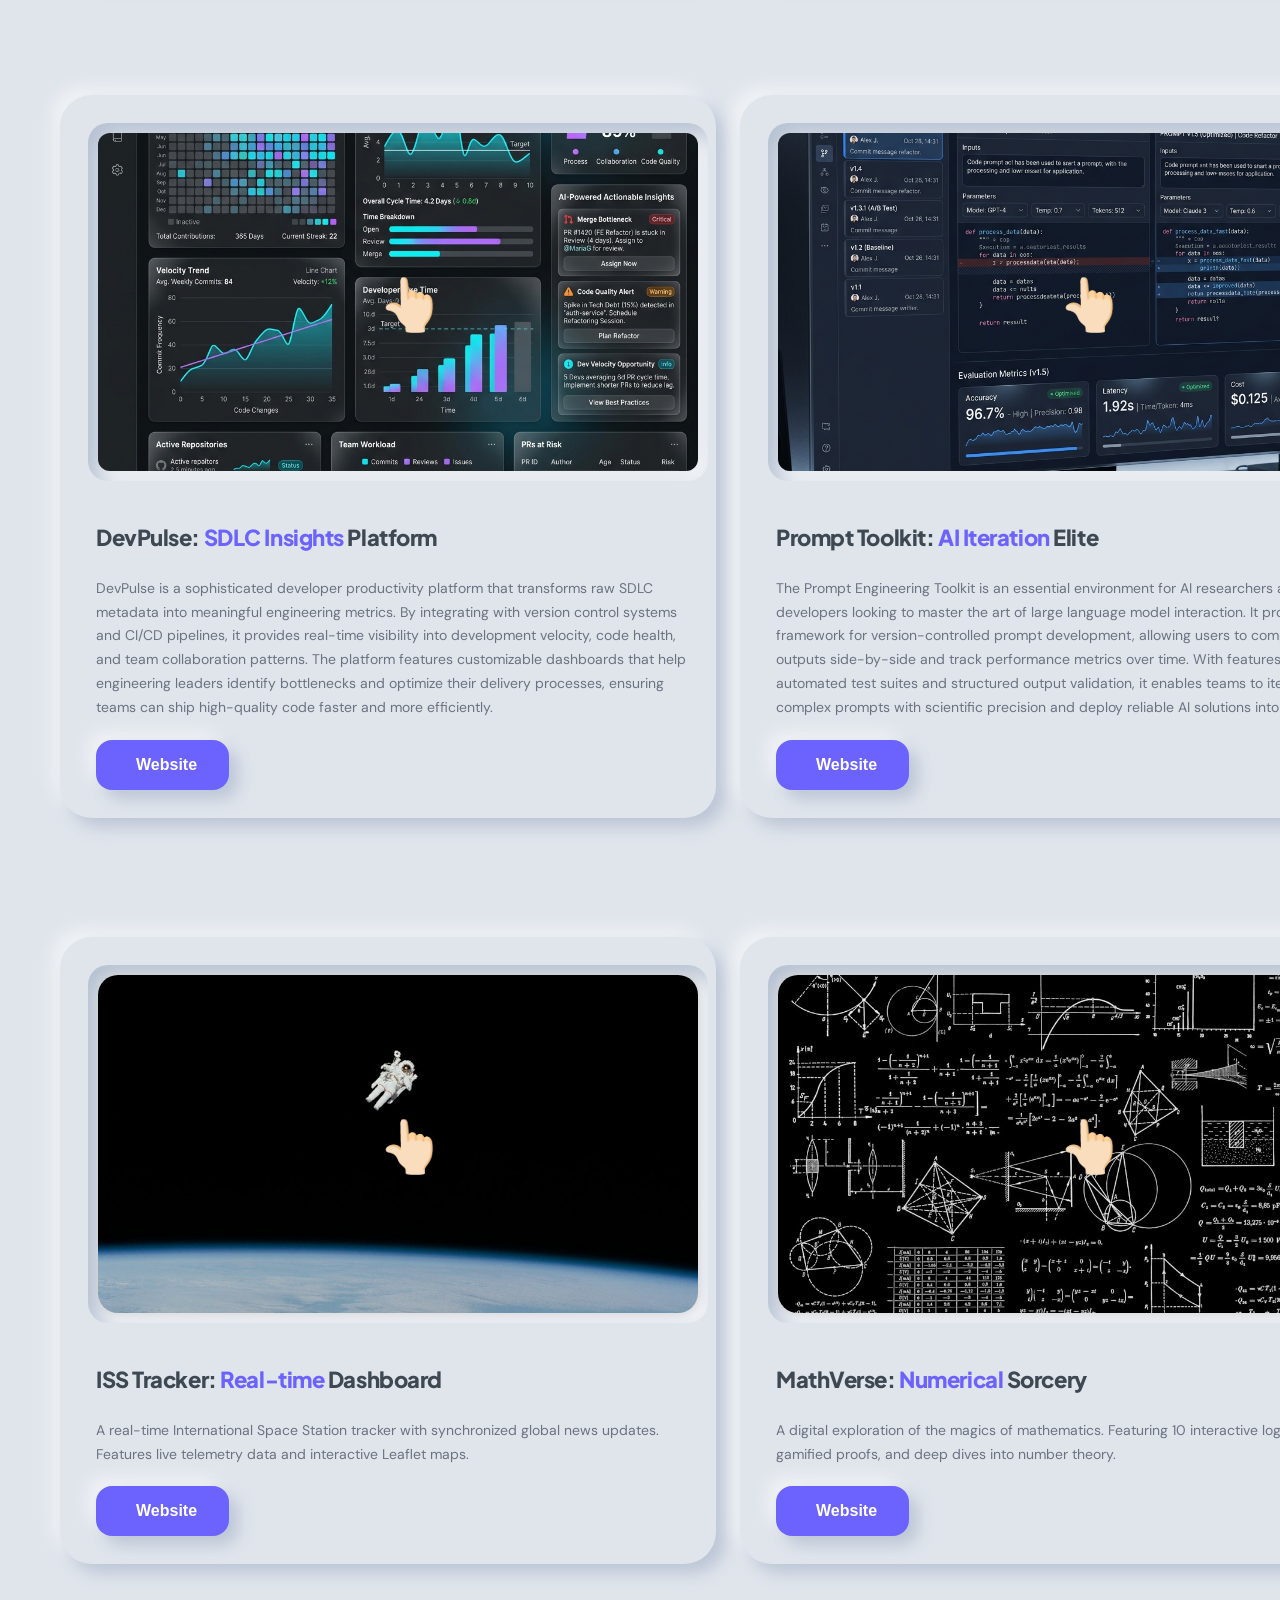
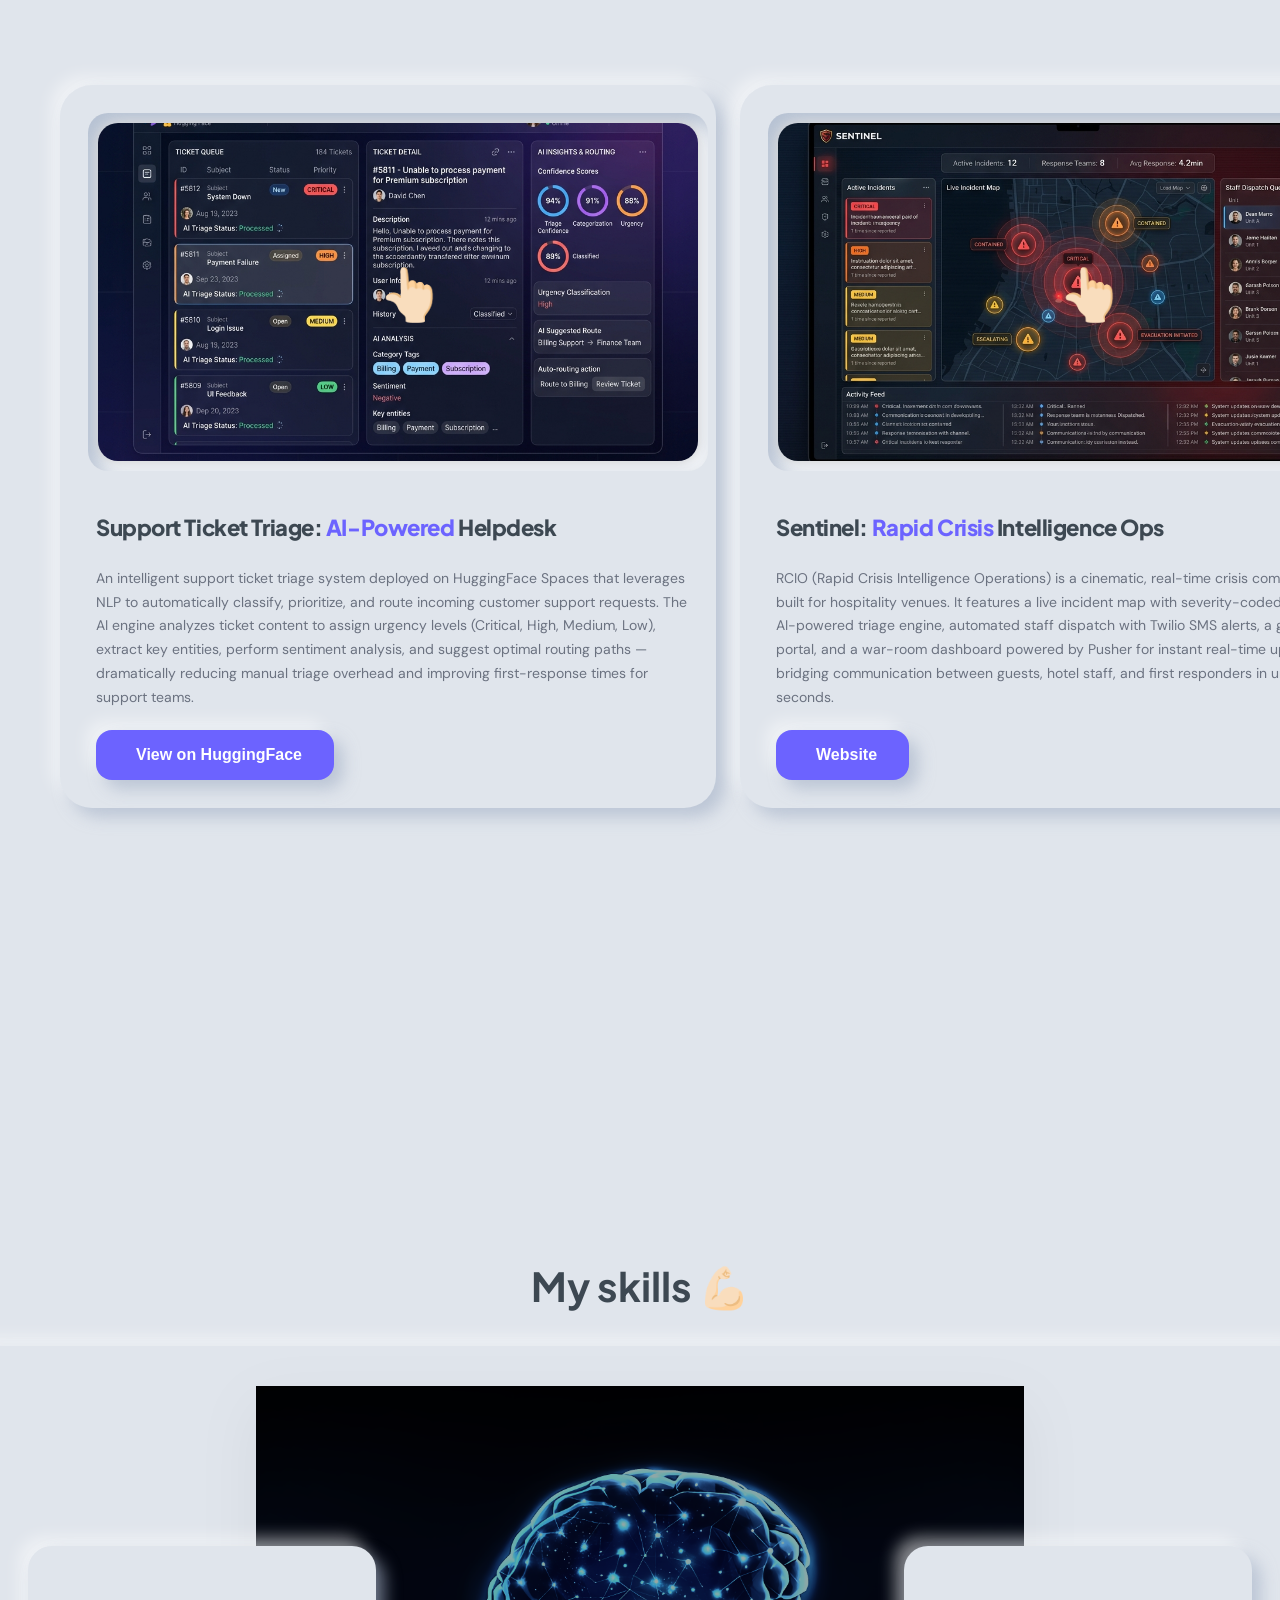
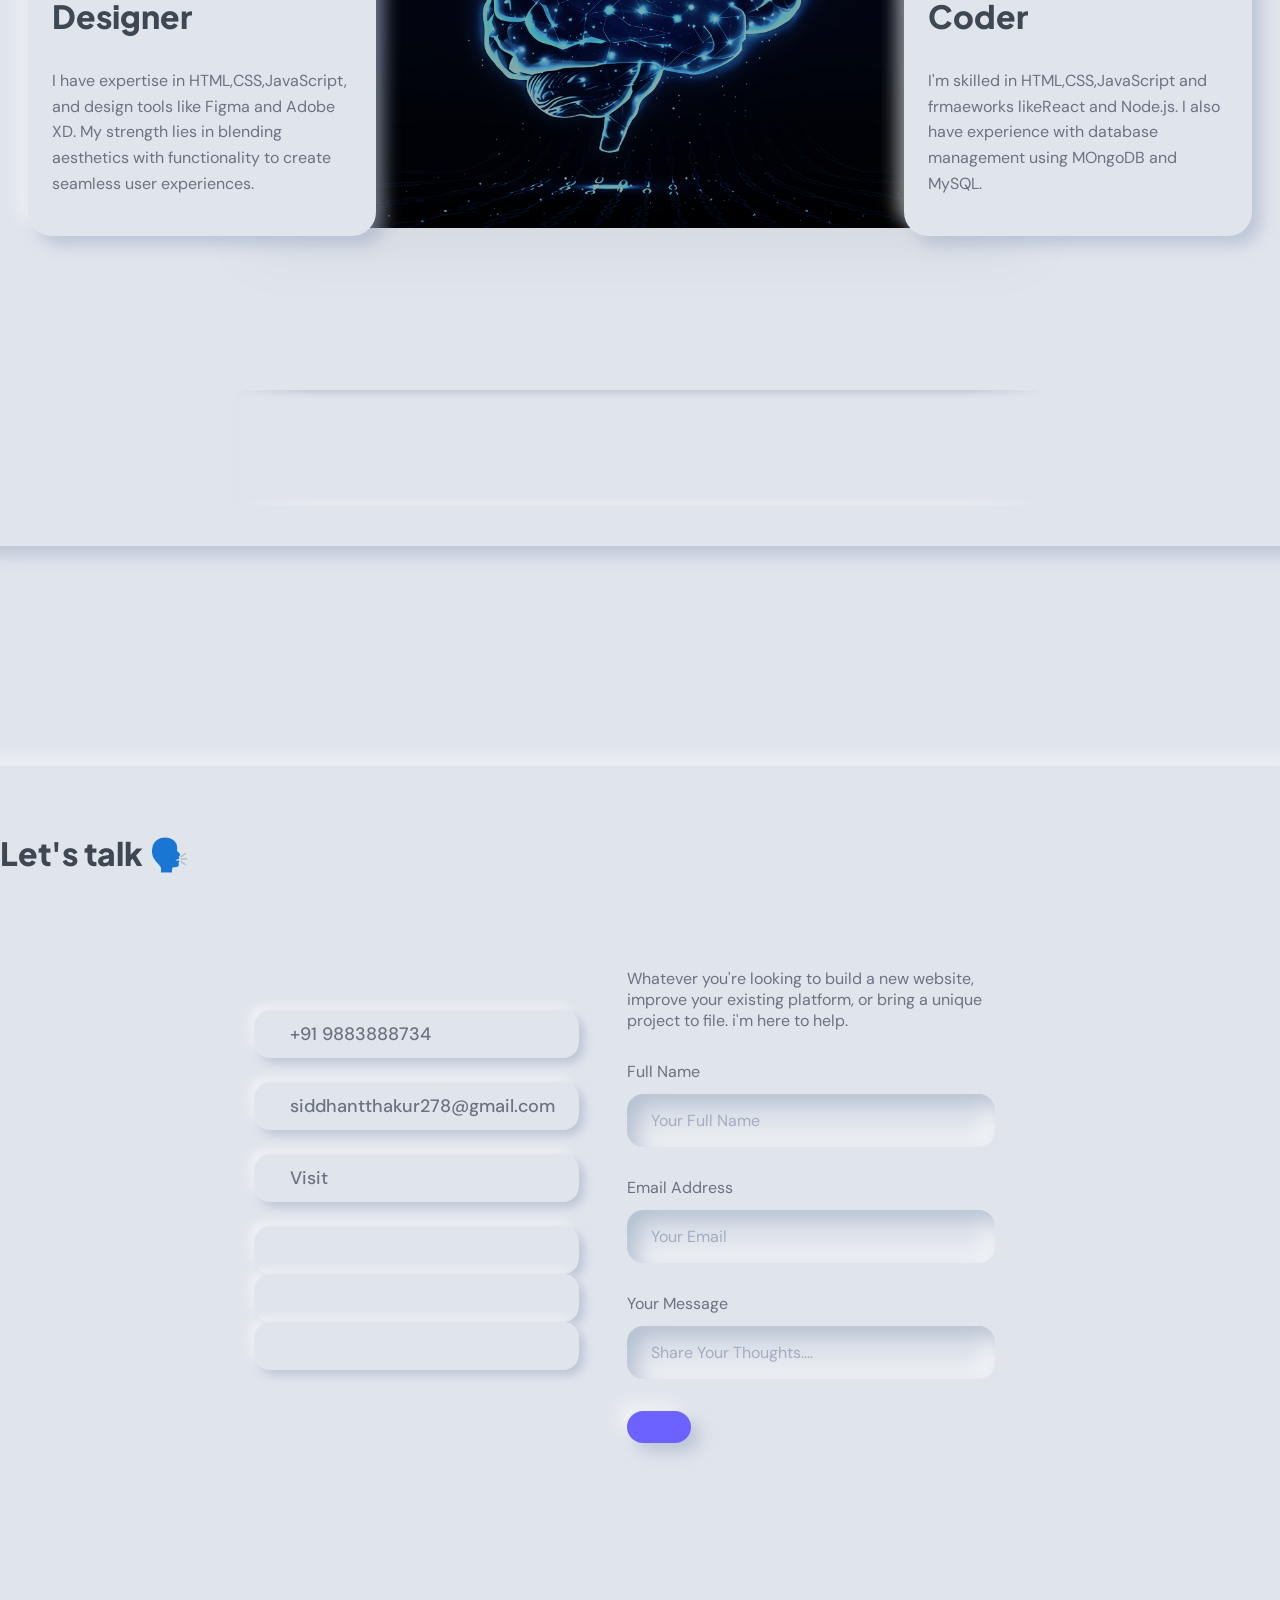
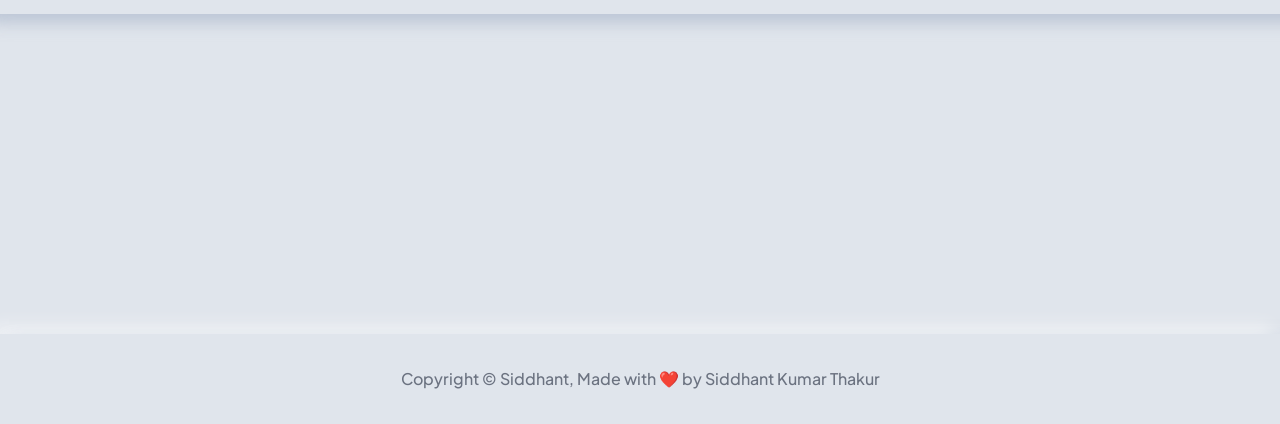
==== commit d2b4e8b1: "content: remove cgpa from education section" ====
--- a/index.html
+++ b/index.html
@@ -184,7 +184,7 @@
                                     <span class="timeline-date">2025 - 2029</span>
                                 </div>
                                 <p class="company">Ajeenkya DY Patil University</p>
-                                <p>CGPA: 9.13 | SGPA: 9.23 / 10.0 | Focused on Computer Science and AI/ML fundamentals.</p>
+                                <p>Focused on Computer Science and AI/ML fundamentals.</p>
                             </div>
                         </div>
                         <div class="timeline-item">
--- a/styles.css
+++ b/styles.css
@@ -648,36 +648,41 @@
 
 
 
-/* Projects Section Refactor */
+/* Projects Section — CSS Grid Layout */
 .my-projects {
+    display: grid;
+    grid-template-columns: repeat(2, 1fr);
+    column-gap: 80px;
+    row-gap: 120px;
+    position: relative;
+    width: 100%;
+    max-width: 1400px;
+    margin: 100px auto 200px auto;
+    padding: 0 60px;
+    /* section-title sits outside the grid via its own block */
+}
+
+/* section-title spans full width */
+.my-projects > .section-title {
+    grid-column: 1 / -1;
+    margin-bottom: 60px;
+}
+
+.project-card {
     display: flex;
     flex-direction: column;
-    gap: 120px;
-    align-items: center;
-    position: relative;
-    width: 100%;
-    max-width: 1280px; /* Tailwind 7xl */
-    margin: 100px auto 200px auto;
-    padding: 0 24px;
-}
-
-.project-card {
-    display: flex;
-    width: 100%;
-    min-height: 400px;
+    width: 100%;
     height: auto;
-    align-items: center;
-    gap: 48px;
-    justify-content: center;
-    background-color: var(--bg-base);
-    padding: 40px;
+    gap: 24px;
+    background-color: var(--bg-base);
+    padding: 28px;
     border-radius: 32px;
     box-shadow: var(--shadow-extruded);
     transition: all 300ms ease-out;
 }
 
 .project-card:hover {
-    transform: translateY(-2px);
+    transform: translateY(-4px);
     box-shadow: var(--shadow-extruded-hover);
 }
 
@@ -685,19 +690,19 @@
     display: flex;
     align-items: center;
     justify-content: center;
-    width: 35%; /* Reduced from 50% to make image smaller */
+    width: 100%;
     position: relative;
     cursor: pointer;
     transition: 0.5s;
     background-color: var(--bg-base);
-    border-radius: 24px;
-    padding: 12px;
+    border-radius: 20px;
+    padding: 10px;
     box-shadow: var(--shadow-inset-deep);
 }
 
 .project-vidbox video,
 .project-vidbox img {
-    object-fit: contain; /* Changed to contain to prevent stretching */
+    object-fit: cover;
     width: 100%;
     height: auto;
     aspect-ratio: 16/9;
@@ -709,26 +714,25 @@
     display: flex;
     flex-direction: column;
     align-items: start;
-    justify-content: center;
-    width: 60%; /* Increased from 50% to give more room for long descriptions */
-    padding-left: 40px;
+    justify-content: flex-start;
+    width: 100%;
+    padding: 0 8px;
 }
 
 .project-info h1 {
-    font-size: 32px;
+    font-size: 22px;
     font-weight: 800;
+    margin-bottom: 12px;
+    color: var(--text-primary);
+    letter-spacing: -0.02em;
+}
+
+.project-info p {
+    width: 100%;
     margin-bottom: 20px;
-    color: var(--text-primary);
-    letter-spacing: -0.02em;
-}
-
-.project-info p {
-    width: 100%;
-    max-width: 650px; /* Increased max-width for longer descriptions */
-    margin-bottom: 32px;
-    color: var(--text-muted);
-    font-size: 16px;
-    line-height: 1.8; /* Slightly more breathing room for long text */
+    color: var(--text-muted);
+    font-size: 14px;
+    line-height: 1.7;
 }
 /* Removed duplicated .project-info button and p styles, as they are now handled globally */
 .hover-sign{
@@ -1253,32 +1257,35 @@
         margin-top: 5%;
     }
 
-    .my-projects{
-        margin-bottom: 300px;
-    }
-
-    .project-vidbox video{
-        width: 250px;
-        margin-left: -100px;
-    }
-    .project-info{
-        padding-left: 0;
-        margin-left: -50px;
-    }
-    .project-info h1{
+    .my-projects {
+        grid-template-columns: 1fr;
+        margin-bottom: 100px;
+        gap: 28px;
+    }
+
+    .project-vidbox video,
+    .project-vidbox img {
+        width: 100%;
+        margin-left: 0;
+    }
+
+    .project-info {
+        padding: 0;
+        margin-left: 0;
+    }
+
+    .project-info h1 {
+        font-size: 18px;
+        text-wrap: wrap;
+    }
+
+    .project-info p {
+        font-size: 13px;
+        text-wrap: wrap;
+    }
+
+    footer h1 {
         font-size: 20px;
-        max-width: 200px;
-        text-wrap: wrap;
-    }
-
-    .project-info p{
-        font-size: 10px;
-        text-wrap: wrap;
-        max-width: 200px;
-        min-width: 0;
-    }
-    footer h1{
-      font-size: 20px;  
     }
 }
 
@@ -1331,27 +1338,30 @@
     width: 100%;
 }
 
-.my-projects{
-    margin-bottom: 600px;
-
-}
-
-.project-card{
-    flex-direction: column;
-    margin-left: 25%;
-    gap: 30px;
-}
-
-.project-info{
-    width: 85%;
-}
-
-.project-info h1{
-    text-wrap: nowrap;
-}
-
-.project-info p{
-    max-width: 300px;
+.my-projects {
+    grid-template-columns: 1fr;
+    margin-bottom: 100px;
+    gap: 24px;
+    padding: 0 16px;
+}
+
+.project-card {
+    margin-left: 0;
+    padding: 20px;
+}
+
+.project-info {
+    width: 100%;
+}
+
+.project-info h1 {
+    font-size: 18px;
+    text-wrap: wrap;
+}
+
+.project-info p {
+    max-width: 100%;
+    font-size: 13px;
 }
 
 .designer{
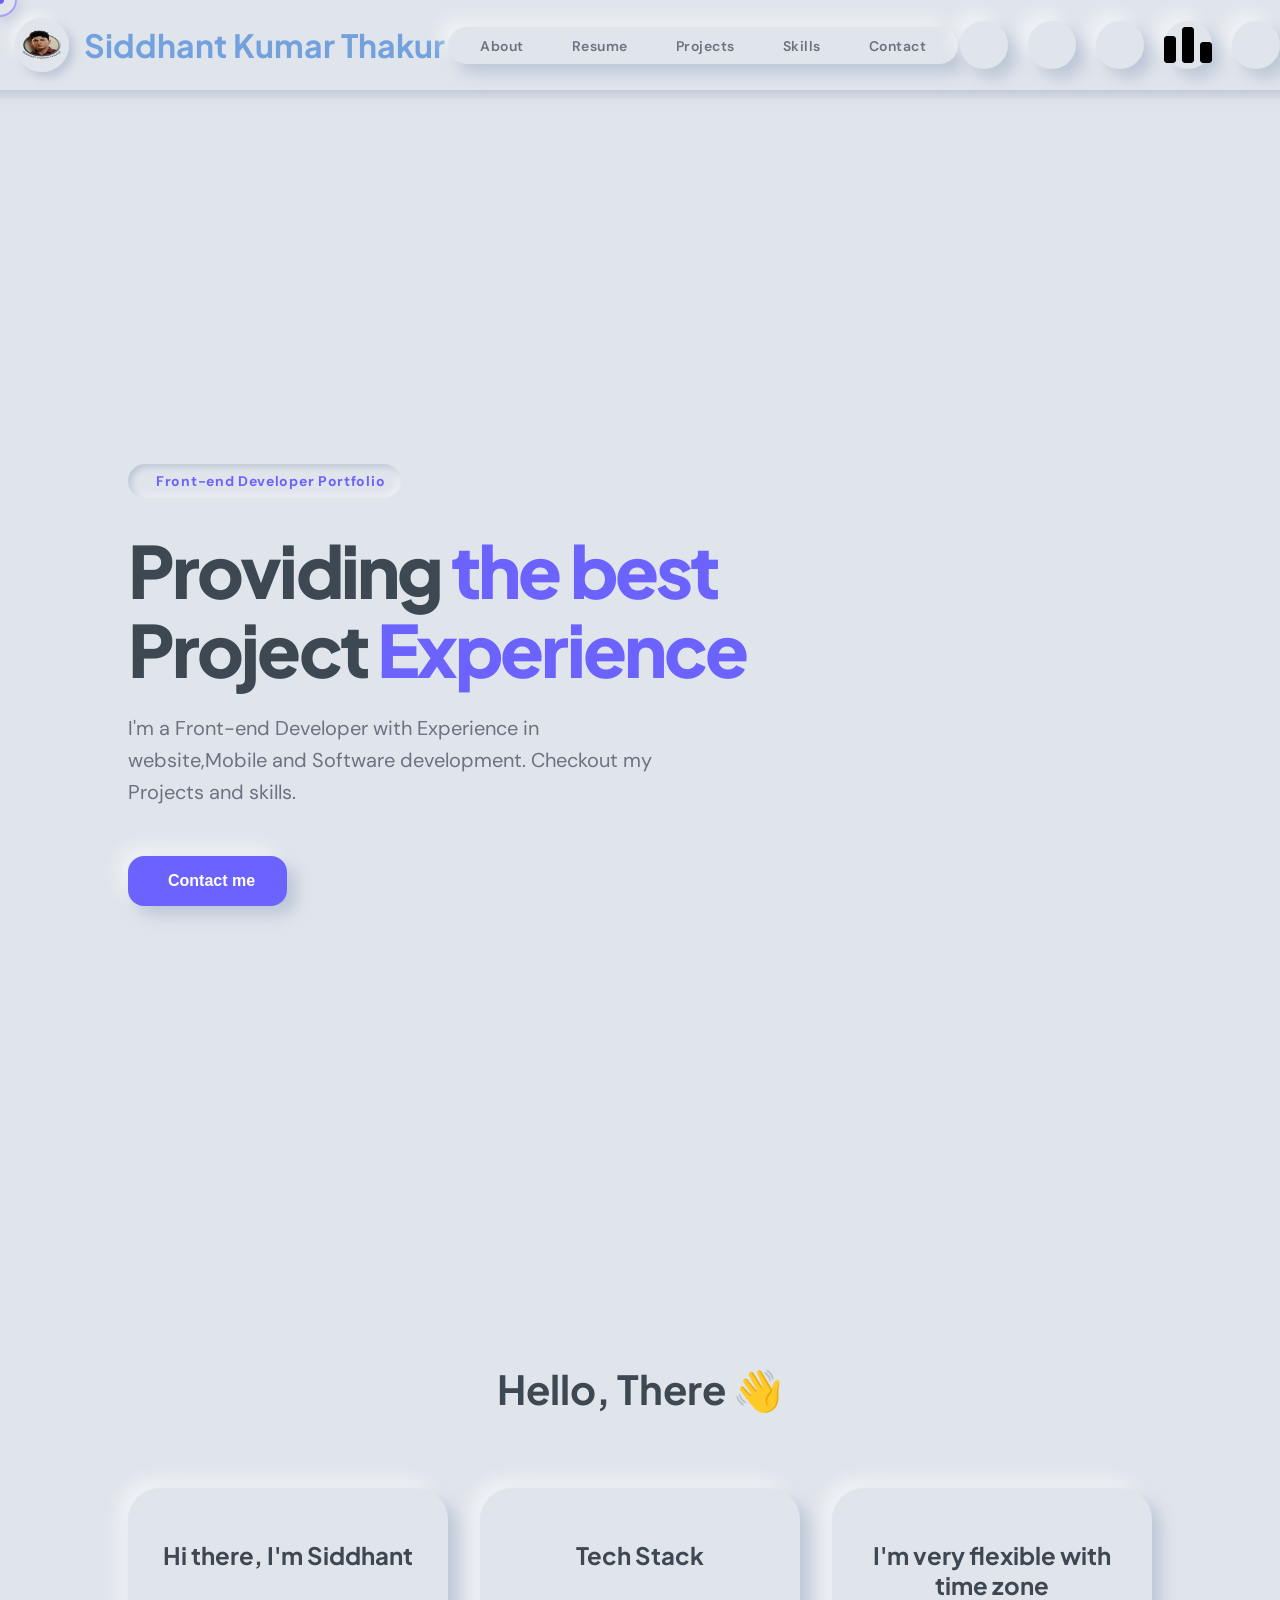
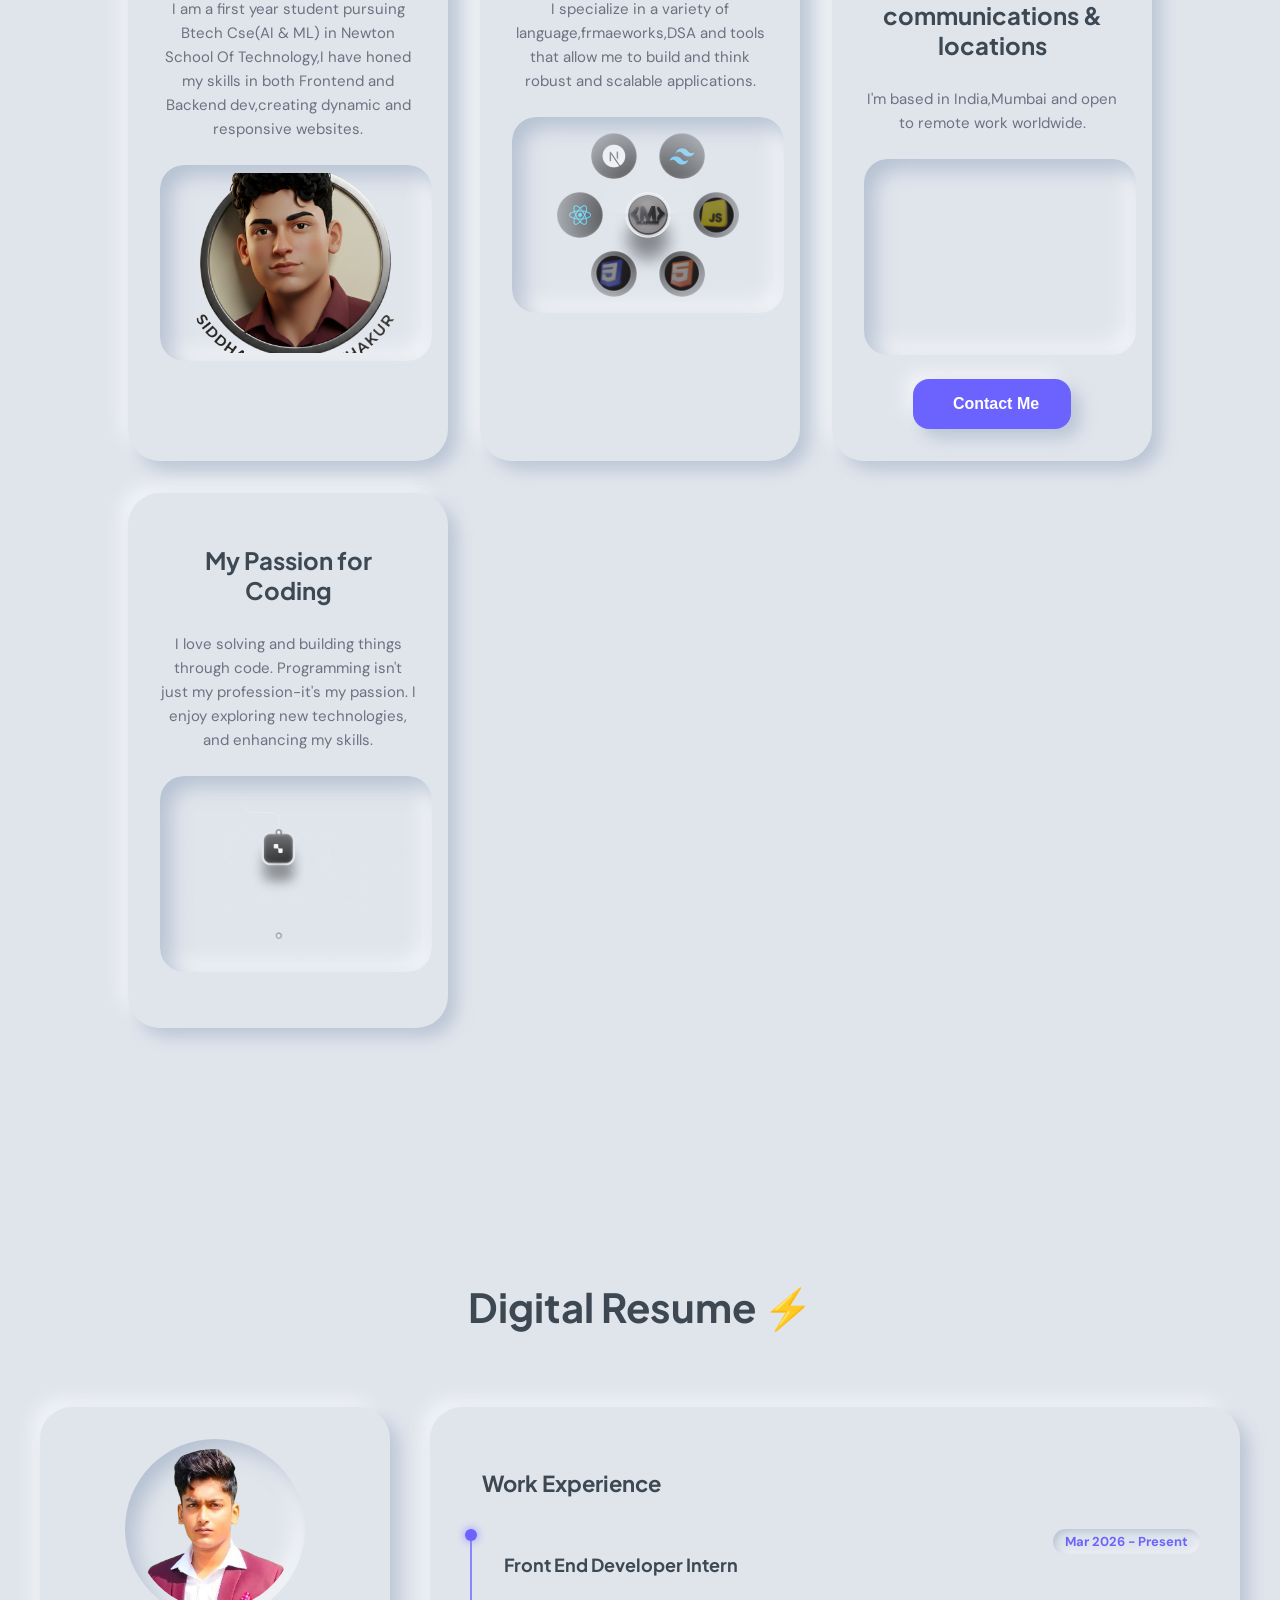
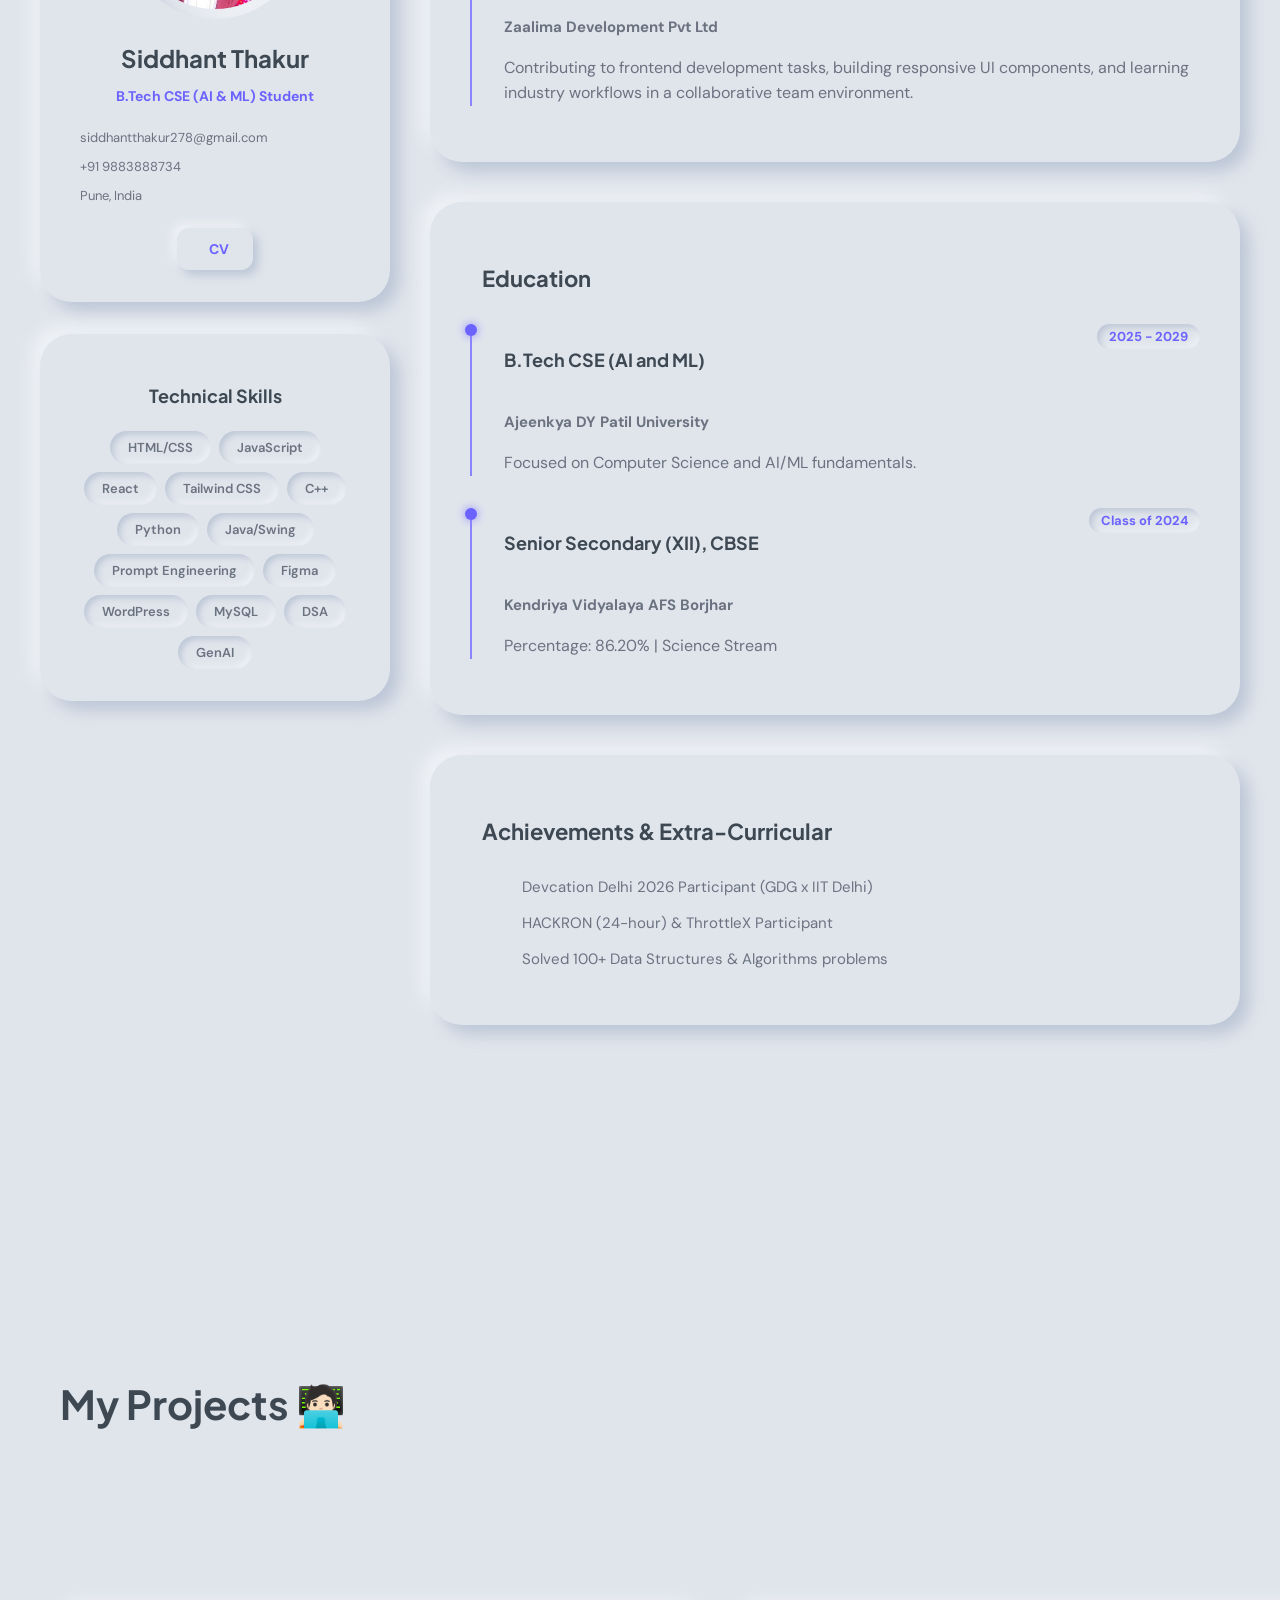
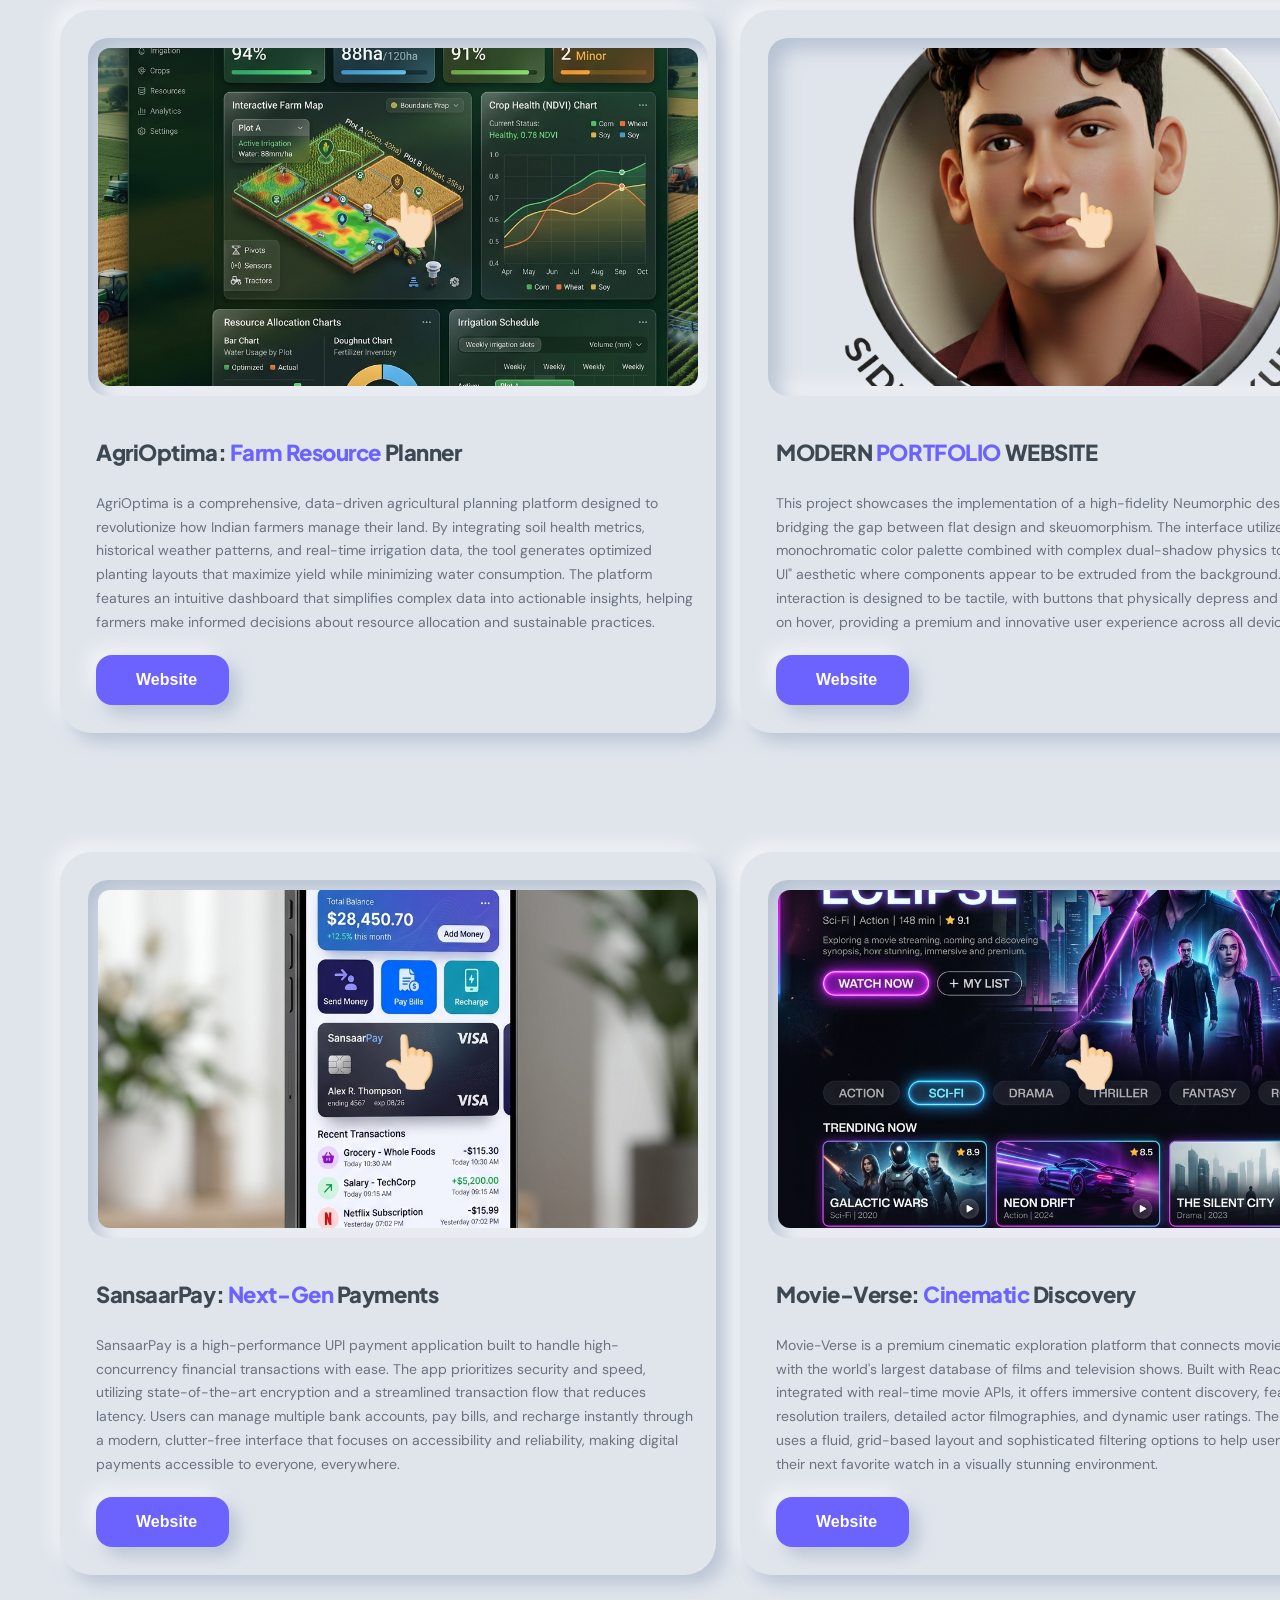
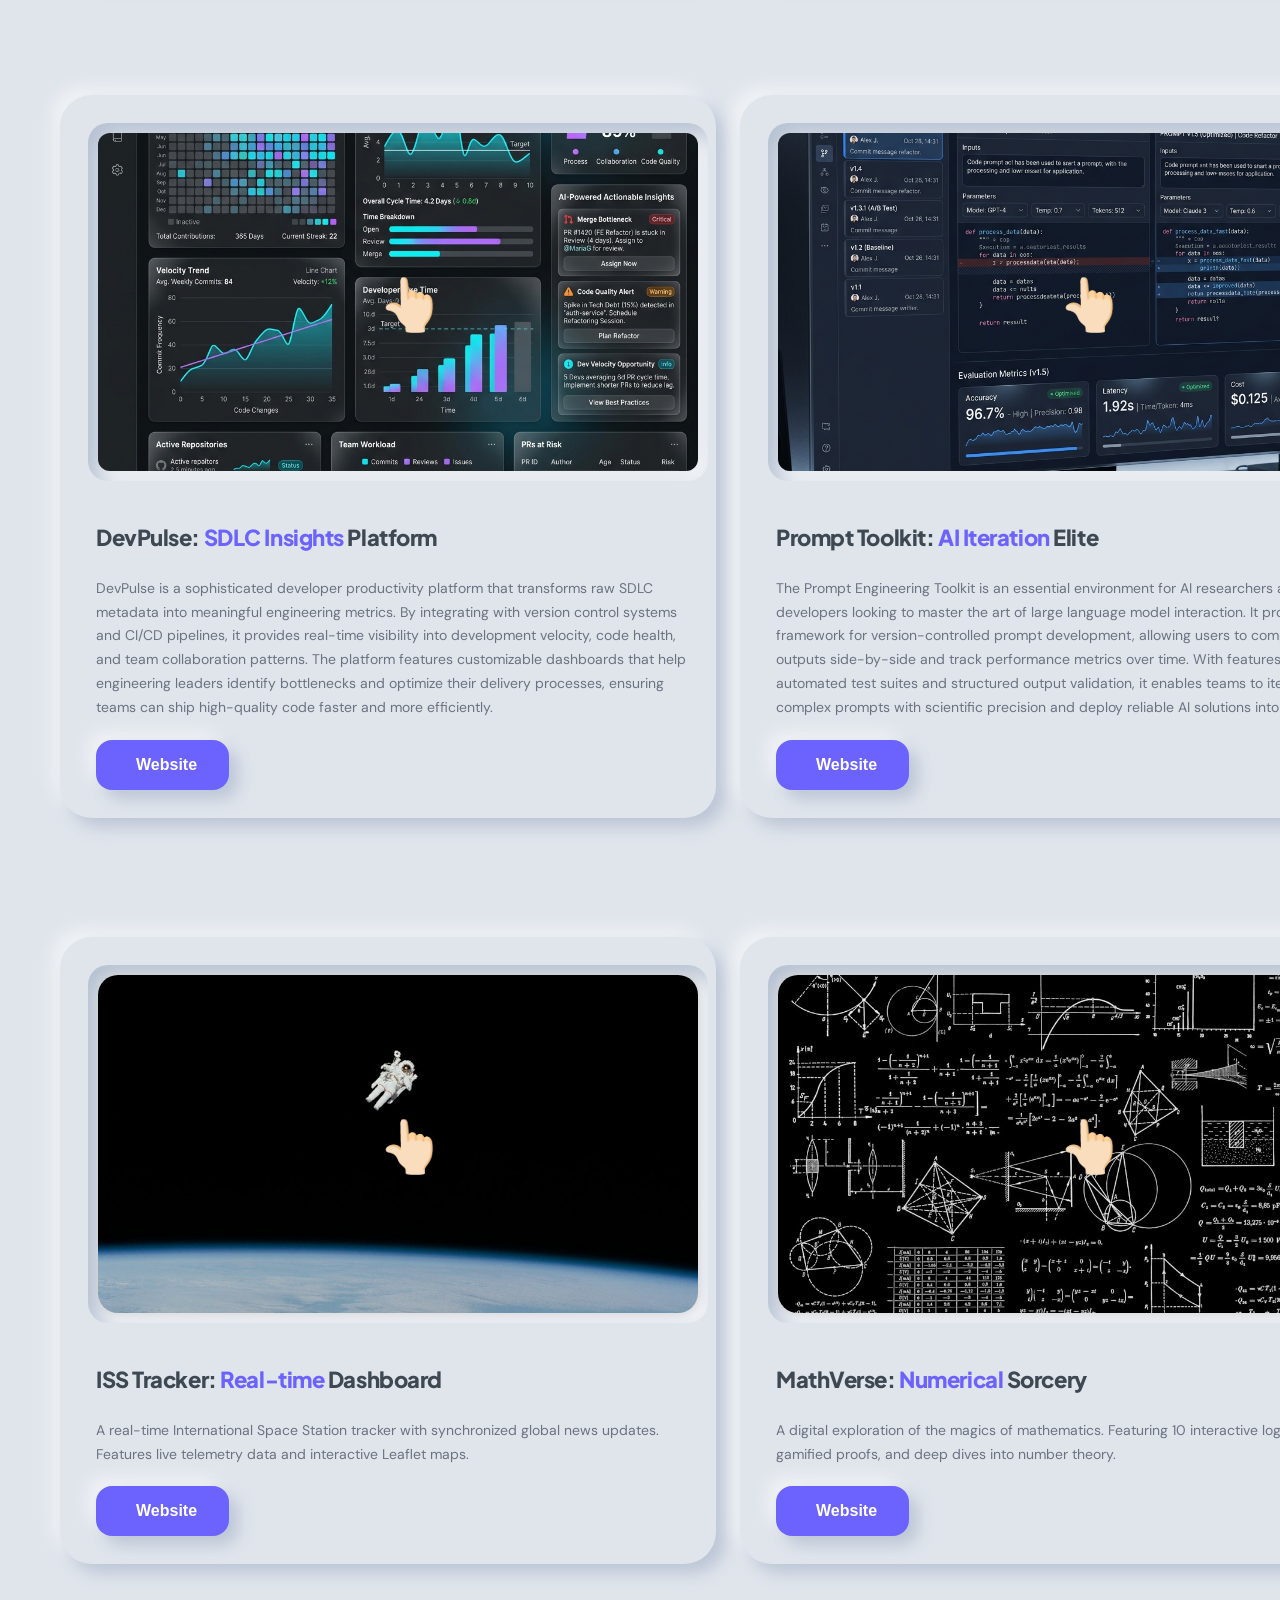
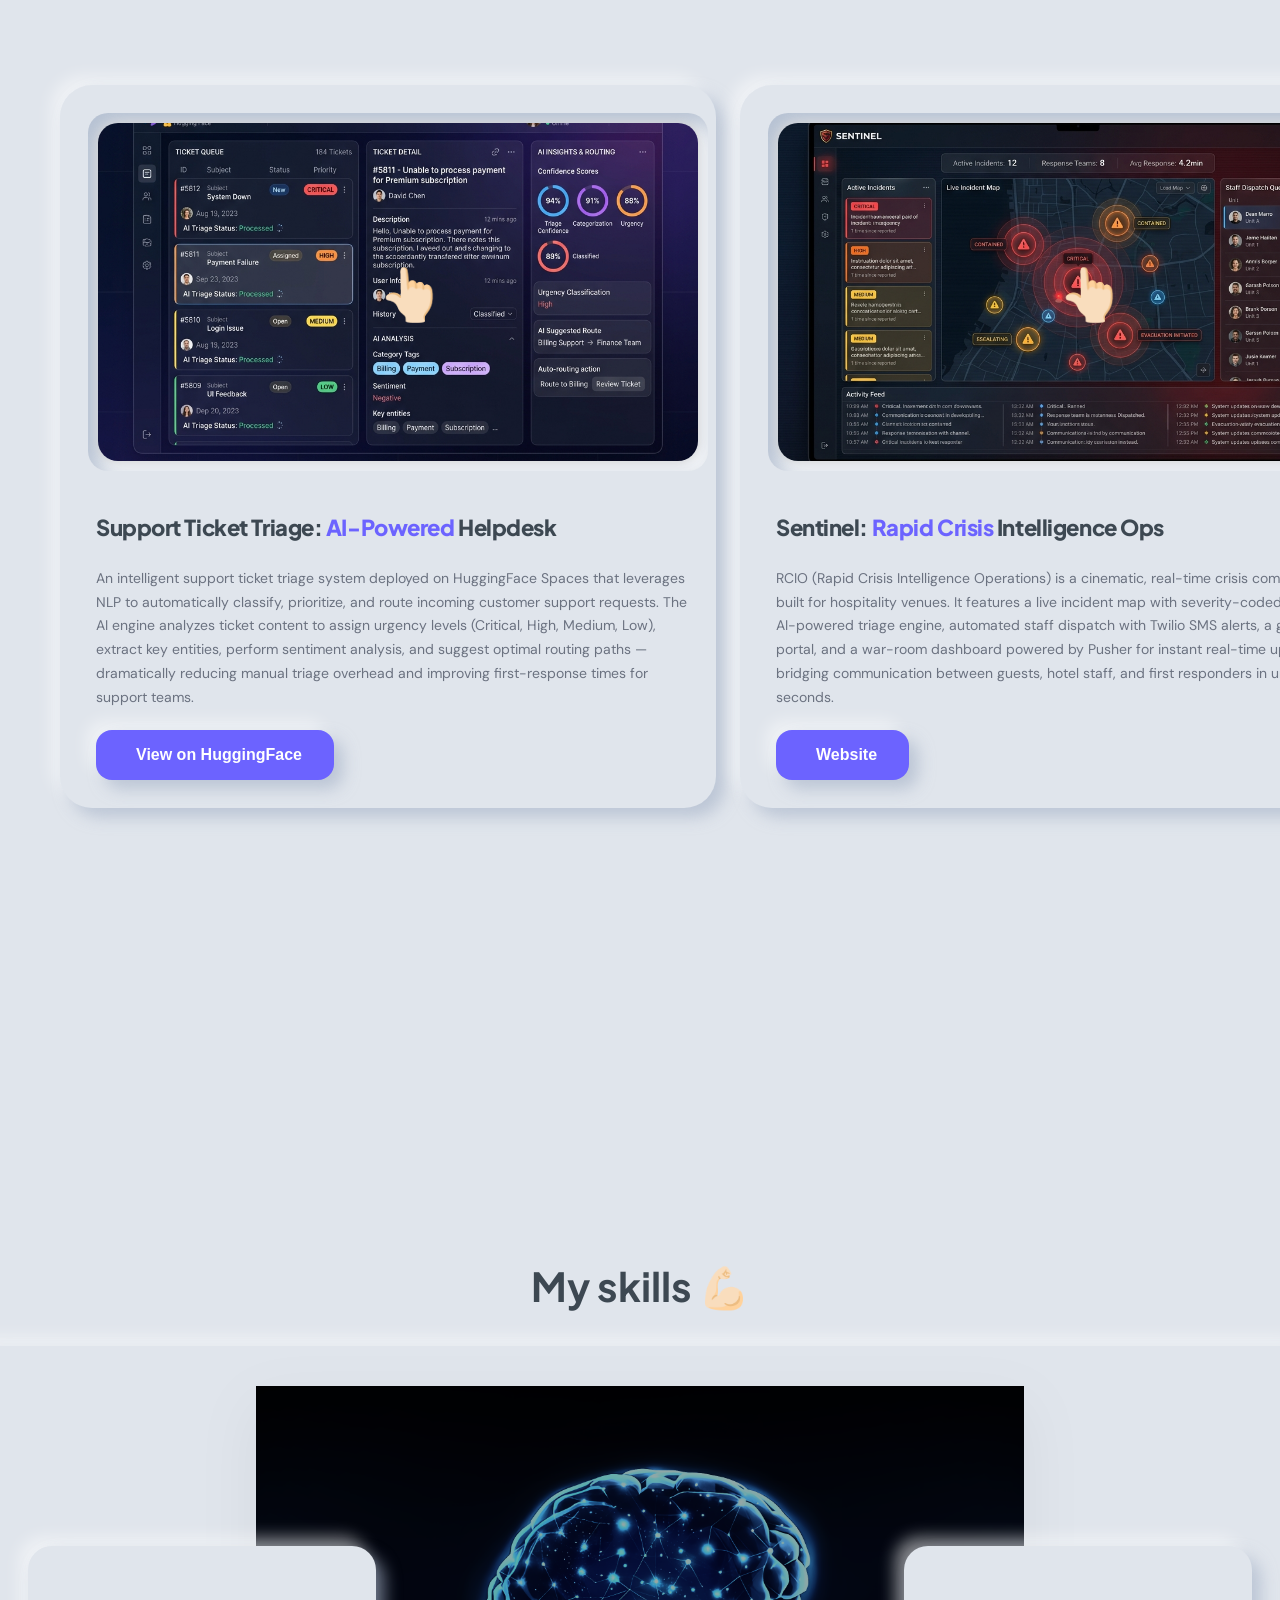
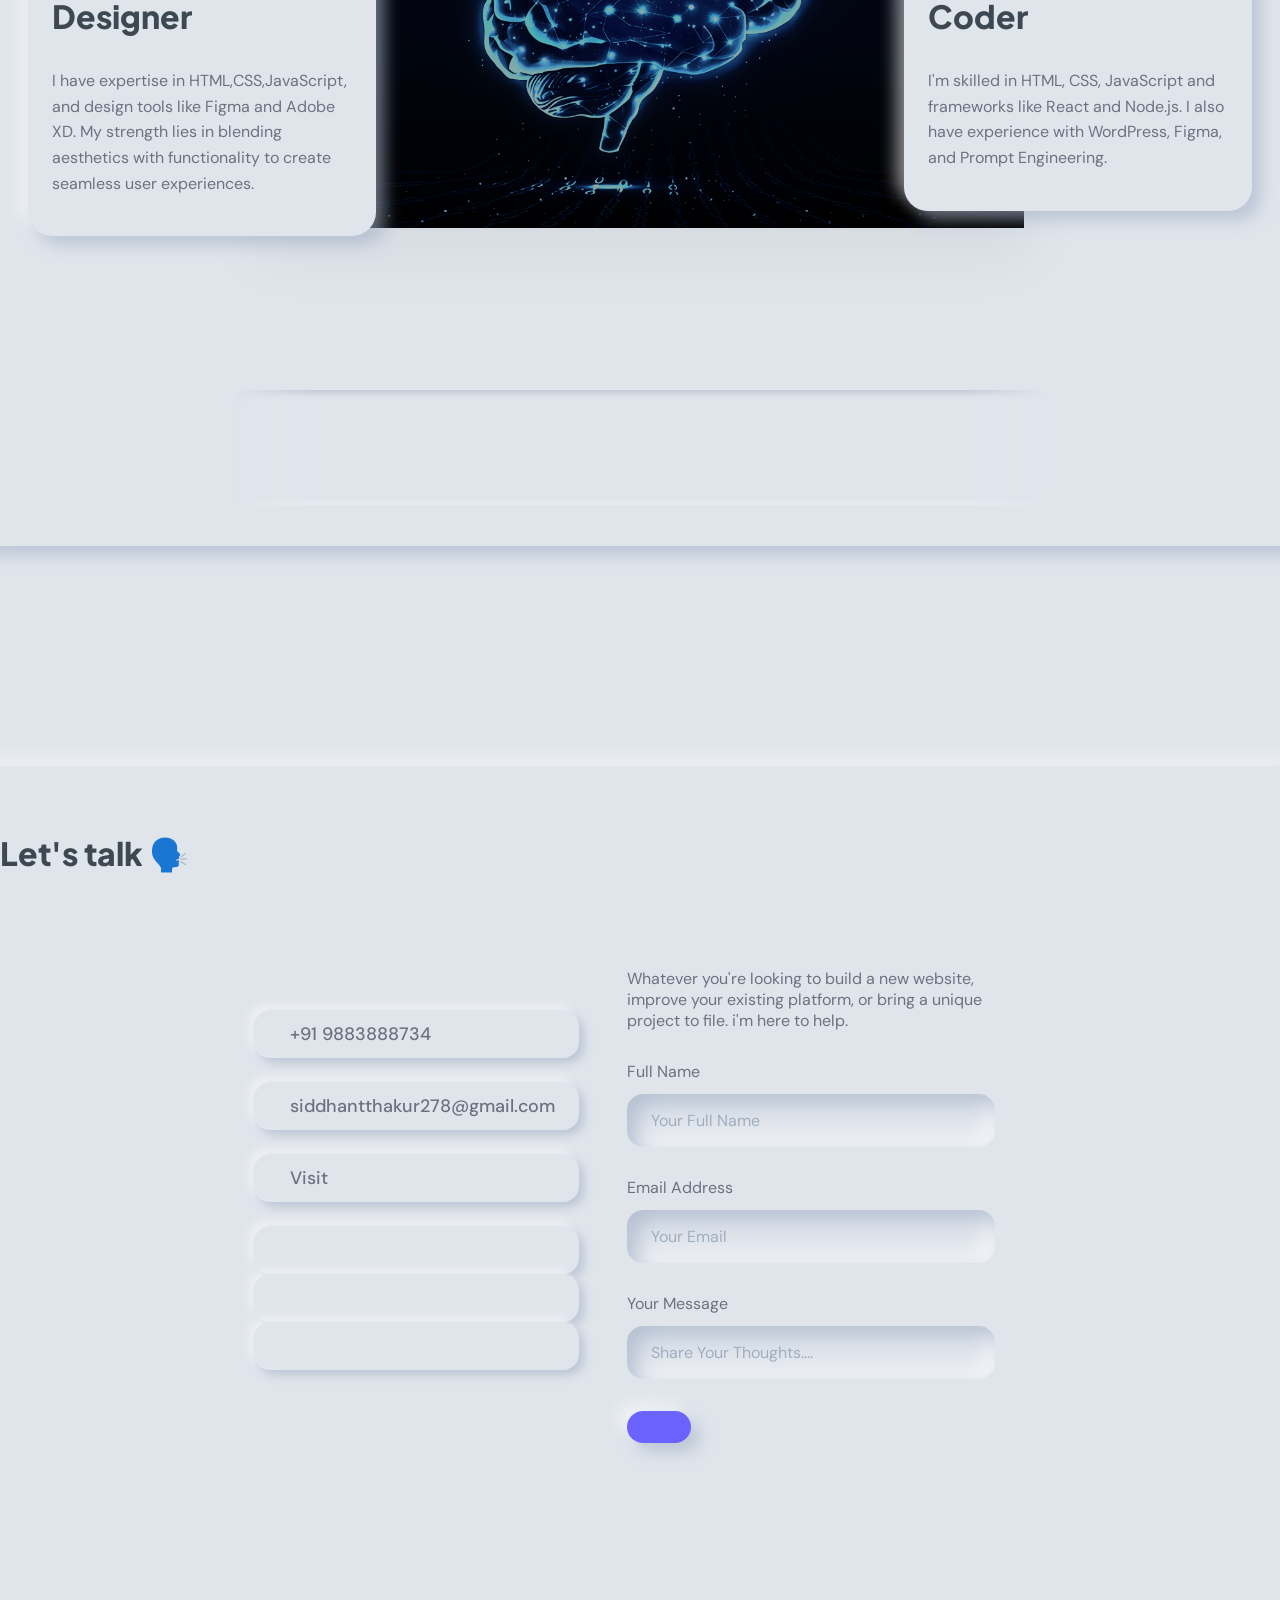
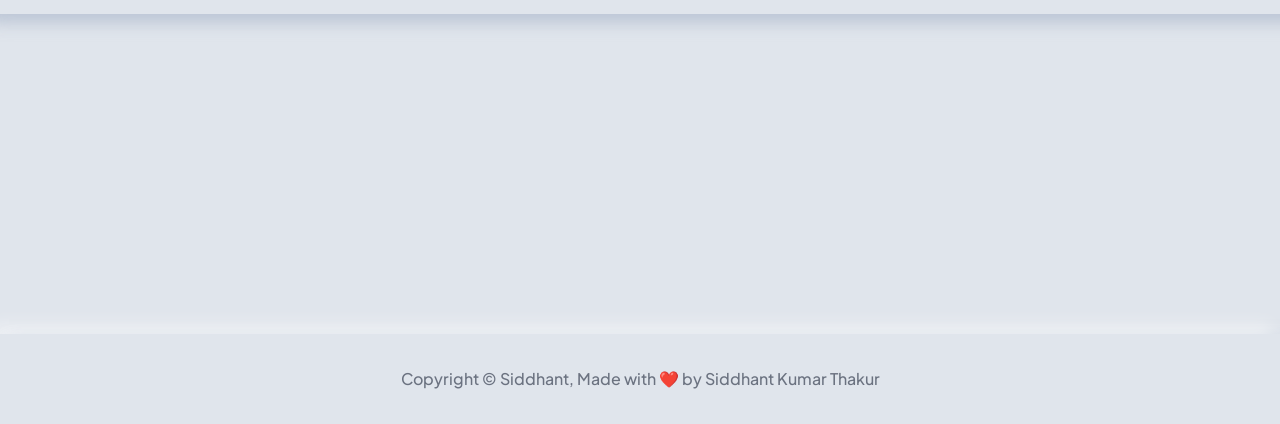
==== commit b9ade415: "content: update skills (remove MongoDB, add Prompt Engineering, Figma, WordPress)" ====
--- a/index.html
+++ b/index.html
@@ -149,7 +149,9 @@
                             <span class="skill-tag">C++</span>
                             <span class="skill-tag">Python</span>
                             <span class="skill-tag">Java/Swing</span>
-                            <span class="skill-tag">MongoDB</span>
+                            <span class="skill-tag">Prompt Engineering</span>
+                            <span class="skill-tag">Figma</span>
+                            <span class="skill-tag">WordPress</span>
                             <span class="skill-tag">MySQL</span>
                             <span class="skill-tag">DSA</span>
                             <span class="skill-tag">GenAI</span>
@@ -347,7 +349,7 @@
 
                 <div class="coder autoDisplay">
                     <h1 class="gradient">Coder <i class='bxr  bx-code'></i></h1>
-                    <p>I'm skilled in HTML,CSS,JavaScript and frmaeworks likeReact and  Node.js. I also have experience with database management using MOngoDB and MySQL.</p>
+                    <p>I'm skilled in HTML, CSS, JavaScript and frameworks like React and Node.js. I also have experience with WordPress, Figma, and Prompt Engineering.</p>
                 </div>
                 <div class="slider" reverse="true" style="--width: 100px;--height: 100px;--quantity: 14">
                     <div class="list">
